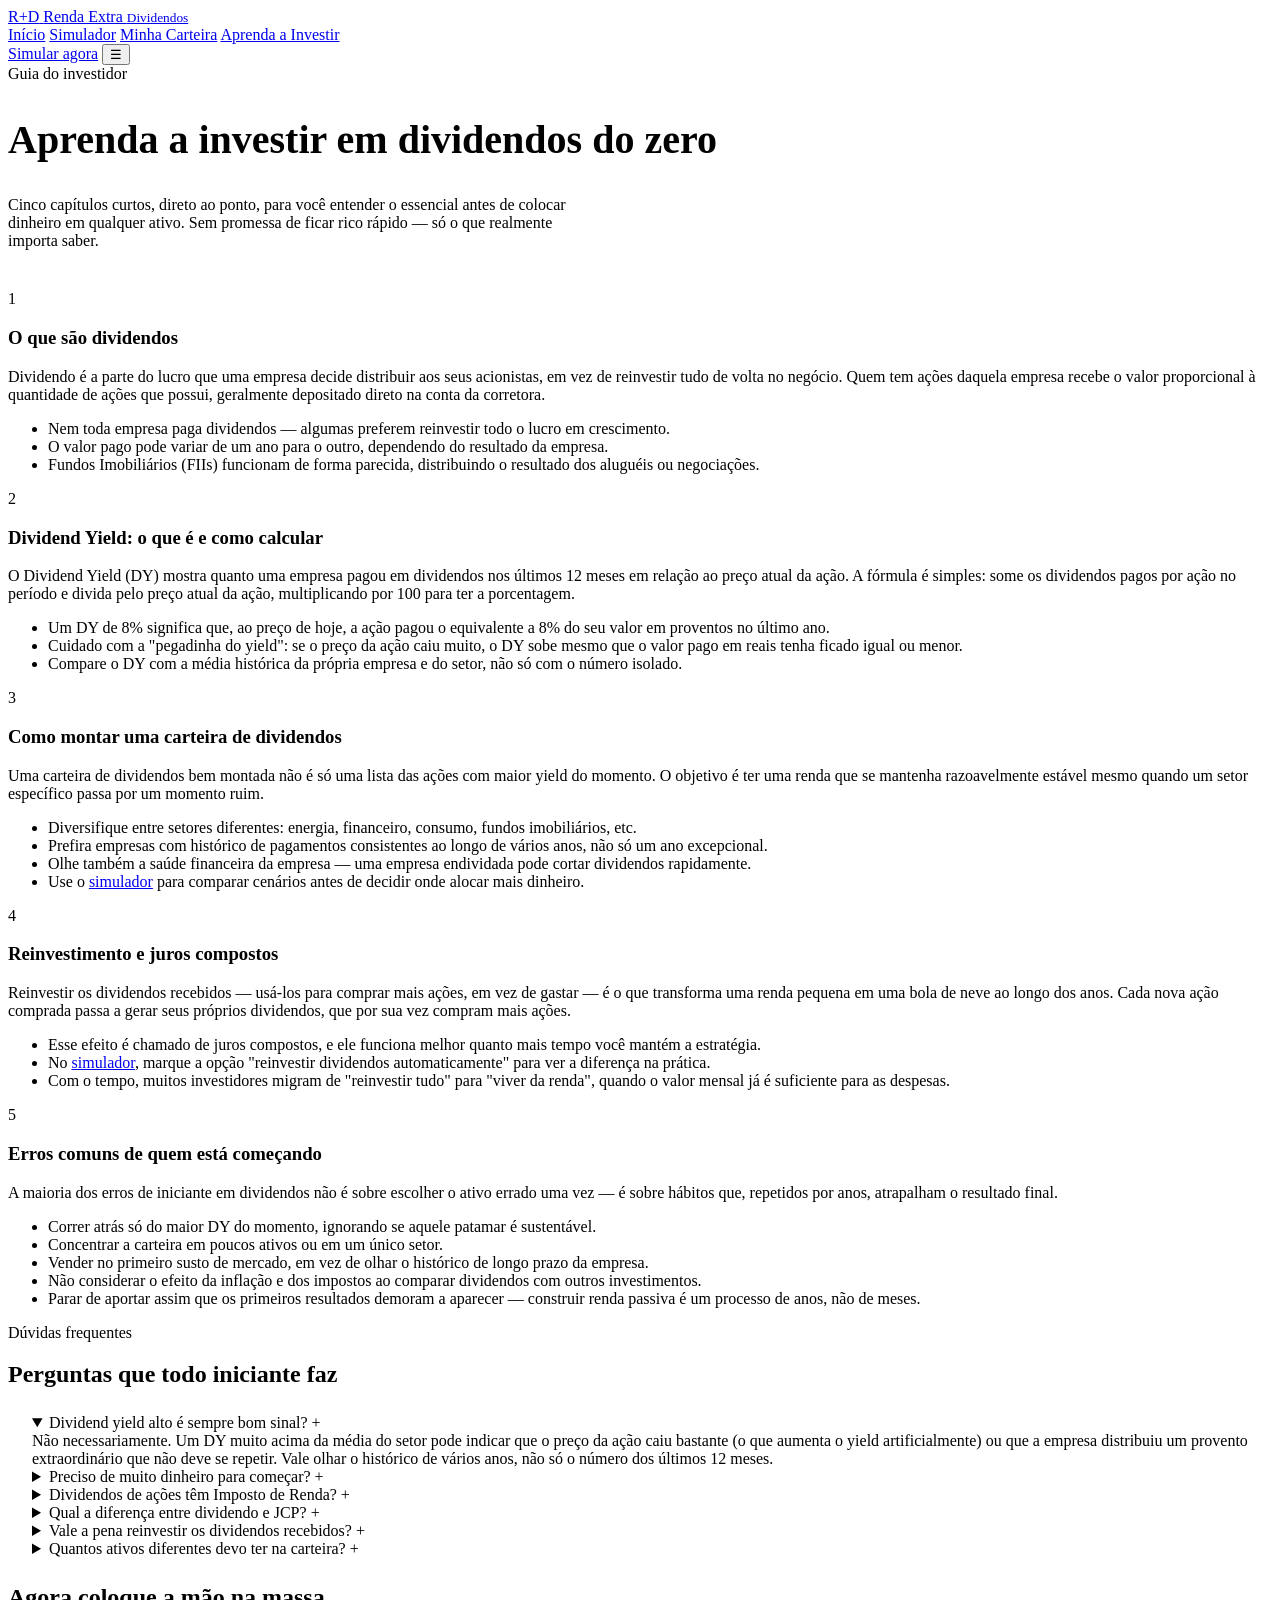
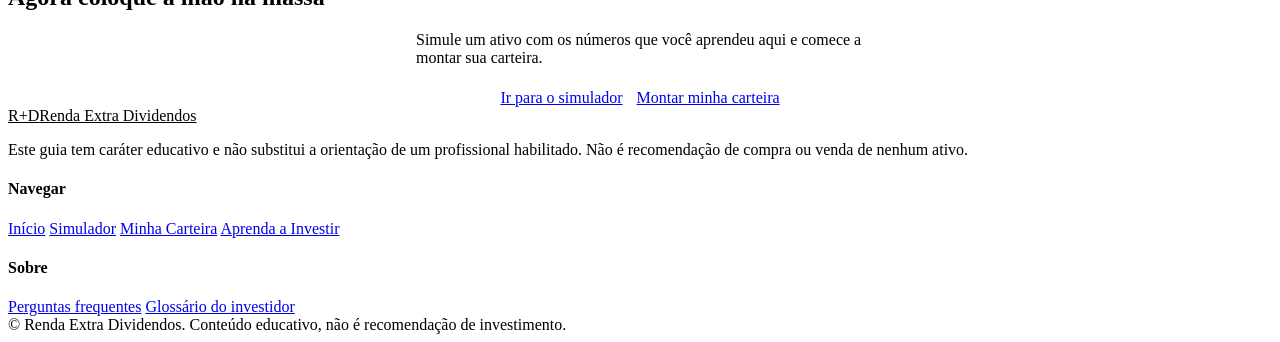
==== aprenda.html @ b57e3b6f "Add files via upload" ====
<!DOCTYPE html>
<html lang="pt-BR">
<head>
<meta charset="UTF-8">
<meta name="viewport" content="width=device-width, initial-scale=1">
<title>Aprenda a Investir em Dividendos — Guia Completo para Iniciantes</title>
<meta name="description" content="Guia direto ao ponto sobre como investir em dividendos: o que são, como calcular o dividend yield, como montar uma carteira e os erros mais comuns de quem está começando.">
<link rel="stylesheet" href="css/style.css">
<script type="application/ld+json">
{
  "@context": "https://schema.org",
  "@type": "FAQPage",
  "mainEntity": [
    {
      "@type": "Question",
      "name": "Dividend yield alto é sempre bom sinal?",
      "acceptedAnswer": { "@type": "Answer", "text": "Não necessariamente. Um DY muito acima da média do setor pode indicar que o preço da ação caiu bastante (o que aumenta o yield artificialmente) ou que a empresa distribuiu um provento extraordinário que não deve se repetir. Vale olhar o histórico de vários anos, não só o número dos últimos 12 meses." }
    },
    {
      "@type": "Question",
      "name": "Preciso de muito dinheiro para começar a investir em dividendos?",
      "acceptedAnswer": { "@type": "Answer", "text": "Não. Muitas ações e FIIs da B3 custam poucos reais por cota, e é possível comprar um único lote a partir de valores baixos. O que mais importa no início é a constância dos aportes, não o valor de cada um." }
    },
    {
      "@type": "Question",
      "name": "Dividendos de ações têm imposto de renda?",
      "acceptedAnswer": { "@type": "Answer", "text": "Hoje, dividendos pagos por ações são isentos de Imposto de Renda para pessoa física. Já os Juros sobre Capital Próprio (JCP) sofrem retenção na fonte. As regras podem mudar, então vale sempre confirmar a legislação vigente." }
    },
    {
      "@type": "Question",
      "name": "Qual a diferença entre dividendo e JCP?",
      "acceptedAnswer": { "@type": "Answer", "text": "Ambos são formas de a empresa distribuir lucro aos acionistas. O dividendo é isento de IR e sai do lucro líquido; o JCP é uma despesa dedutível para a empresa, mas chega ao investidor com 15% de imposto retido na fonte." }
    },
    {
      "@type": "Question",
      "name": "Vale a pena reinvestir os dividendos recebidos?",
      "acceptedAnswer": { "@type": "Answer", "text": "Para quem ainda está formando patrimônio, reinvestir costuma acelerar bastante o crescimento da carteira, graças aos juros compostos. Quem já vive de renda passiva, por outro lado, pode preferir usar os proventos para as despesas do dia a dia." }
    },
    {
      "@type": "Question",
      "name": "Quantos ativos diferentes devo ter na carteira?",
      "acceptedAnswer": { "@type": "Answer", "text": "Não existe número mágico, mas concentrar tudo em uma ou duas empresas aumenta muito o risco. Muitos investidores de dividendos buscam entre 10 e 20 ativos, espalhados por setores diferentes, para reduzir o impacto de um problema pontual em uma única empresa." }
    }
  ]
}
</script>
</head>
<body>

<div class="ticker-tape"><div class="track" id="tickerTrack"></div></div>

<header class="site">
  <div class="nav">
    <a href="index.html" class="brand">
      <span class="mark">R+D</span>
      <span>Renda Extra <small>Dividendos</small></span>
    </a>
    <nav class="links" id="navLinks">
      <a href="index.html">Início</a>
      <a href="simulador.html">Simulador</a>
      <a href="carteira.html">Minha Carteira</a>
      <a href="aprenda.html" class="active">Aprenda a Investir</a>
    </nav>
    <a href="simulador.html" class="nav-cta">Simular agora</a>
    <button class="burger" id="burger">☰</button>
  </div>
</header>

<section style="padding-bottom:24px">
  <div class="wrap">
    <div class="section-head">
      <div class="eyebrow">Guia do investidor</div>
      <h1 style="font-size:clamp(28px,3.6vw,40px)">Aprenda a investir em dividendos do zero</h1>
      <p style="color:var(--ink-soft); max-width:70ch">Cinco capítulos curtos, direto ao ponto, para você entender o essencial antes de colocar dinheiro em qualquer ativo. Sem promessa de ficar rico rápido — só o que realmente importa saber.</p>
    </div>
  </div>
</section>

<section style="padding-top:0">
  <div class="wrap panel">

    <div class="chapter">
      <div class="num">1</div>
      <div>
        <h3>O que são dividendos</h3>
        <p>Dividendo é a parte do lucro que uma empresa decide distribuir aos seus acionistas, em vez de reinvestir tudo de volta no negócio. Quem tem ações daquela empresa recebe o valor proporcional à quantidade de ações que possui, geralmente depositado direto na conta da corretora.</p>
        <ul>
          <li>Nem toda empresa paga dividendos — algumas preferem reinvestir todo o lucro em crescimento.</li>
          <li>O valor pago pode variar de um ano para o outro, dependendo do resultado da empresa.</li>
          <li>Fundos Imobiliários (FIIs) funcionam de forma parecida, distribuindo o resultado dos aluguéis ou negociações.</li>
        </ul>
      </div>
    </div>

    <div class="chapter">
      <div class="num">2</div>
      <div>
        <h3>Dividend Yield: o que é e como calcular</h3>
        <p>O Dividend Yield (DY) mostra quanto uma empresa pagou em dividendos nos últimos 12 meses em relação ao preço atual da ação. A fórmula é simples: some os dividendos pagos por ação no período e divida pelo preço atual da ação, multiplicando por 100 para ter a porcentagem.</p>
        <ul>
          <li>Um DY de 8% significa que, ao preço de hoje, a ação pagou o equivalente a 8% do seu valor em proventos no último ano.</li>
          <li>Cuidado com a "pegadinha do yield": se o preço da ação caiu muito, o DY sobe mesmo que o valor pago em reais tenha ficado igual ou menor.</li>
          <li>Compare o DY com a média histórica da própria empresa e do setor, não só com o número isolado.</li>
        </ul>
      </div>
    </div>

    <div class="chapter">
      <div class="num">3</div>
      <div>
        <h3>Como montar uma carteira de dividendos</h3>
        <p>Uma carteira de dividendos bem montada não é só uma lista das ações com maior yield do momento. O objetivo é ter uma renda que se mantenha razoavelmente estável mesmo quando um setor específico passa por um momento ruim.</p>
        <ul>
          <li>Diversifique entre setores diferentes: energia, financeiro, consumo, fundos imobiliários, etc.</li>
          <li>Prefira empresas com histórico de pagamentos consistentes ao longo de vários anos, não só um ano excepcional.</li>
          <li>Olhe também a saúde financeira da empresa — uma empresa endividada pode cortar dividendos rapidamente.</li>
          <li>Use o <a href="simulador.html">simulador</a> para comparar cenários antes de decidir onde alocar mais dinheiro.</li>
        </ul>
      </div>
    </div>

    <div class="chapter">
      <div class="num">4</div>
      <div>
        <h3>Reinvestimento e juros compostos</h3>
        <p>Reinvestir os dividendos recebidos — usá-los para comprar mais ações, em vez de gastar — é o que transforma uma renda pequena em uma bola de neve ao longo dos anos. Cada nova ação comprada passa a gerar seus próprios dividendos, que por sua vez compram mais ações.</p>
        <ul>
          <li>Esse efeito é chamado de juros compostos, e ele funciona melhor quanto mais tempo você mantém a estratégia.</li>
          <li>No <a href="simulador.html">simulador</a>, marque a opção "reinvestir dividendos automaticamente" para ver a diferença na prática.</li>
          <li>Com o tempo, muitos investidores migram de "reinvestir tudo" para "viver da renda", quando o valor mensal já é suficiente para as despesas.</li>
        </ul>
      </div>
    </div>

    <div class="chapter">
      <div class="num">5</div>
      <div>
        <h3>Erros comuns de quem está começando</h3>
        <p>A maioria dos erros de iniciante em dividendos não é sobre escolher o ativo errado uma vez — é sobre hábitos que, repetidos por anos, atrapalham o resultado final.</p>
        <ul>
          <li>Correr atrás só do maior DY do momento, ignorando se aquele patamar é sustentável.</li>
          <li>Concentrar a carteira em poucos ativos ou em um único setor.</li>
          <li>Vender no primeiro susto de mercado, em vez de olhar o histórico de longo prazo da empresa.</li>
          <li>Não considerar o efeito da inflação e dos impostos ao comparar dividendos com outros investimentos.</li>
          <li>Parar de aportar assim que os primeiros resultados demoram a aparecer — construir renda passiva é um processo de anos, não de meses.</li>
        </ul>
      </div>
    </div>

  </div>
</section>

<section class="alt" id="faq">
  <div class="wrap">
    <div class="section-head">
      <div class="eyebrow">Dúvidas frequentes</div>
      <h2>Perguntas que todo iniciante faz</h2>
    </div>
    <div class="panel" style="padding:6px 24px;">
      <details class="accordion-item" open>
        <summary class="q">Dividend yield alto é sempre bom sinal? <span class="plus">+</span></summary>
        <div class="a">Não necessariamente. Um DY muito acima da média do setor pode indicar que o preço da ação caiu bastante (o que aumenta o yield artificialmente) ou que a empresa distribuiu um provento extraordinário que não deve se repetir. Vale olhar o histórico de vários anos, não só o número dos últimos 12 meses.</div>
      </details>
      <details class="accordion-item">
        <summary class="q">Preciso de muito dinheiro para começar? <span class="plus">+</span></summary>
        <div class="a">Não. Muitas ações e FIIs da B3 custam poucos reais por cota, e dá para comprar um único lote com valores baixos. No começo, a constância dos aportes importa mais do que o tamanho de cada um.</div>
      </details>
      <details class="accordion-item">
        <summary class="q">Dividendos de ações têm Imposto de Renda? <span class="plus">+</span></summary>
        <div class="a">Hoje, dividendos pagos por ações são isentos de Imposto de Renda para pessoa física. Já os Juros sobre Capital Próprio (JCP) têm retenção na fonte. As regras podem mudar — sempre confirme a legislação vigente antes de decidir.</div>
      </details>
      <details class="accordion-item">
        <summary class="q">Qual a diferença entre dividendo e JCP? <span class="plus">+</span></summary>
        <div class="a">Os dois distribuem lucro aos acionistas. O dividendo é isento de IR e sai do lucro líquido; o JCP é dedutível para a empresa, mas chega ao investidor com 15% de imposto retido na fonte.</div>
      </details>
      <details class="accordion-item">
        <summary class="q">Vale a pena reinvestir os dividendos recebidos? <span class="plus">+</span></summary>
        <div class="a">Para quem está formando patrimônio, reinvestir costuma acelerar o crescimento da carteira graças aos juros compostos. Quem já vive de renda passiva pode preferir usar os proventos para as despesas do dia a dia.</div>
      </details>
      <details class="accordion-item">
        <summary class="q">Quantos ativos diferentes devo ter na carteira? <span class="plus">+</span></summary>
        <div class="a">Não existe número mágico, mas concentrar tudo em uma ou duas empresas aumenta bastante o risco. Muitos investidores buscam entre 10 e 20 ativos, espalhados por setores diferentes.</div>
      </details>
    </div>
  </div>
</section>

<section class="center">
  <div class="wrap">
    <h2>Agora coloque a mão na massa</h2>
    <p style="max-width:56ch; margin:0 auto 22px; color:var(--ink-soft)">Simule um ativo com os números que você aprendeu aqui e comece a montar sua carteira.</p>
    <div style="display:flex; gap:14px; justify-content:center; flex-wrap:wrap;">
      <a href="simulador.html" class="btn btn-primary">Ir para o simulador</a>
      <a href="carteira.html" class="btn btn-gold">Montar minha carteira</a>
    </div>
  </div>
</section>

<footer class="site">
  <div class="wrap">
    <div>
      <a href="index.html" class="brand" style="color:var(--paper); margin-bottom:12px;">
        <span class="mark">R+D</span><span>Renda Extra Dividendos</span>
      </a>
      <p class="disclaimer">Este guia tem caráter educativo e não substitui a orientação de um profissional habilitado. Não é recomendação de compra ou venda de nenhum ativo.</p>
    </div>
    <div>
      <h4>Navegar</h4>
      <a href="index.html">Início</a>
      <a href="simulador.html">Simulador</a>
      <a href="carteira.html">Minha Carteira</a>
      <a href="aprenda.html">Aprenda a Investir</a>
    </div>
    <div>
      <h4>Sobre</h4>
      <a href="aprenda.html#faq">Perguntas frequentes</a>
      <a href="aprenda.html">Glossário do investidor</a>
    </div>
  </div>
  <div class="wrap bottom"><span>© <span id="anoAtual"></span> Renda Extra Dividendos. Conteúdo educativo, não é recomendação de investimento.</span></div>
</footer>

<script src="js/dados.js"></script>
<script src="js/main.js"></script>
</body>
</html>
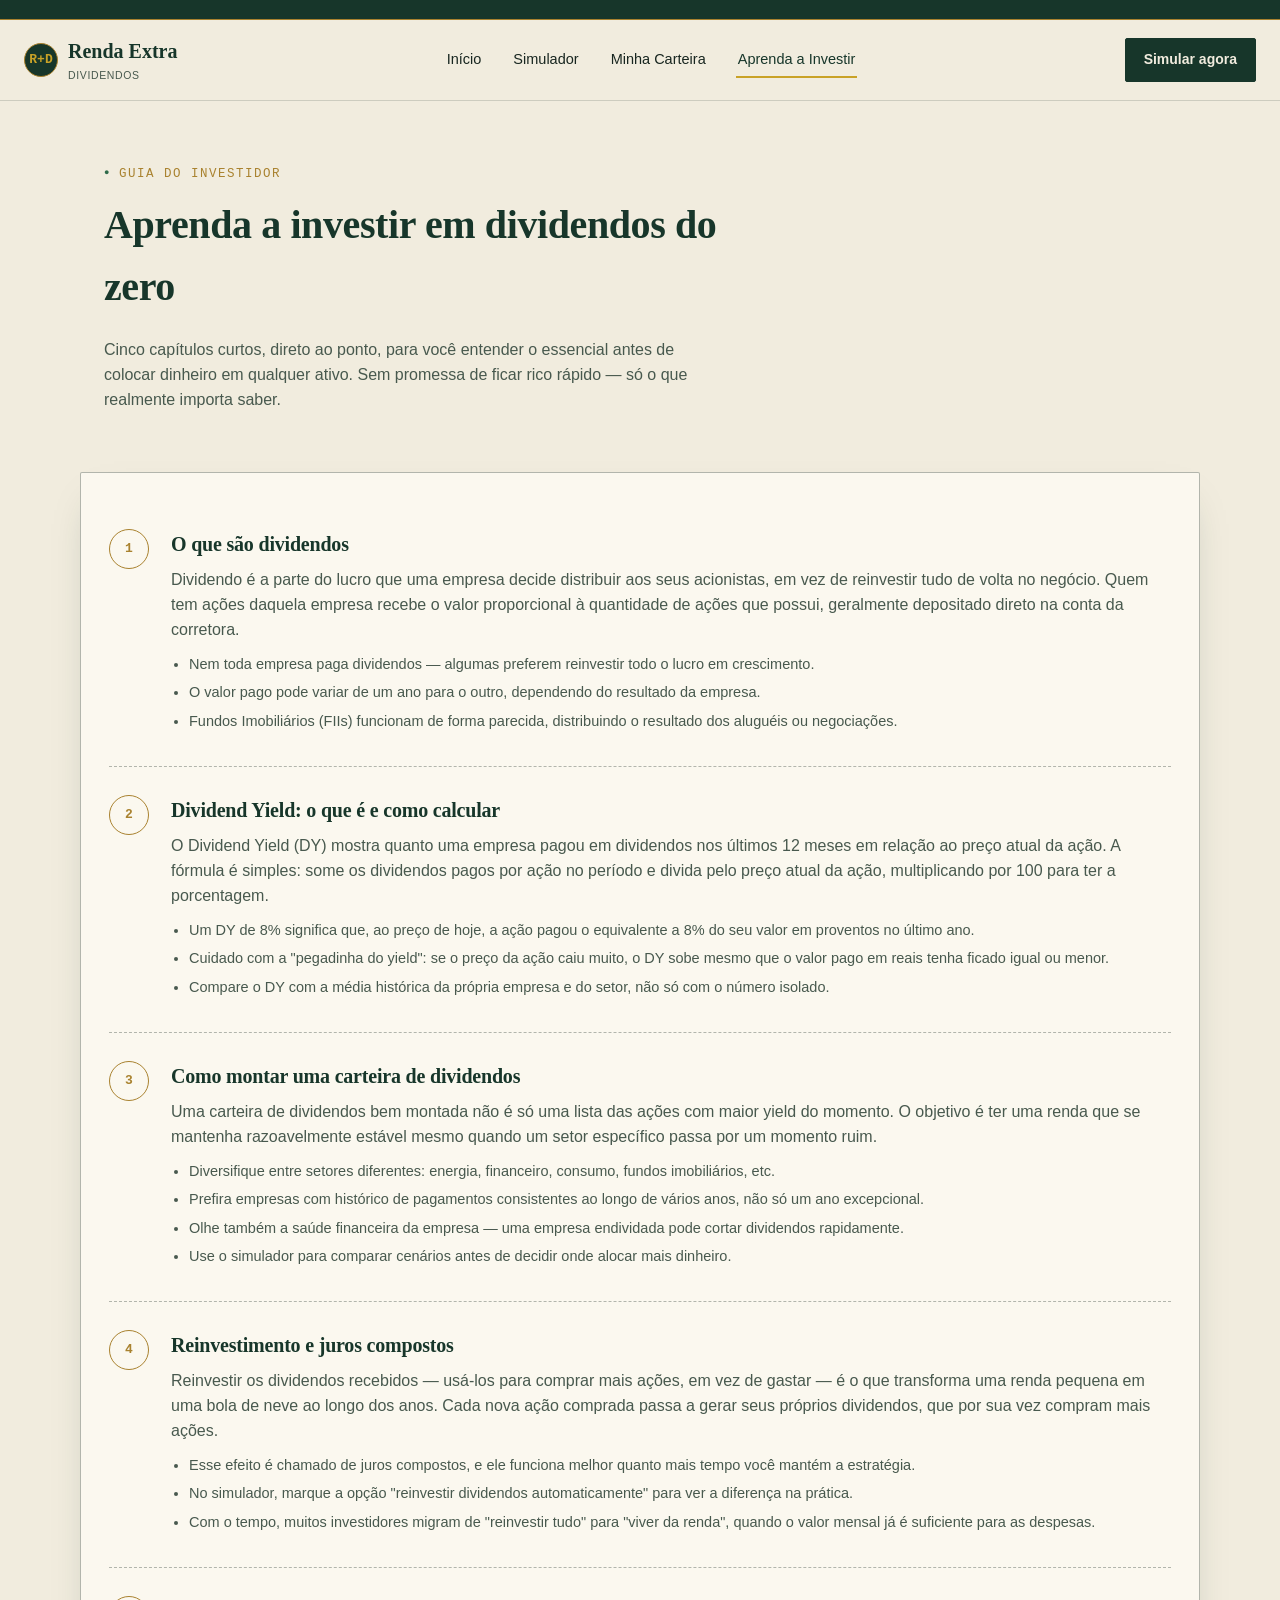
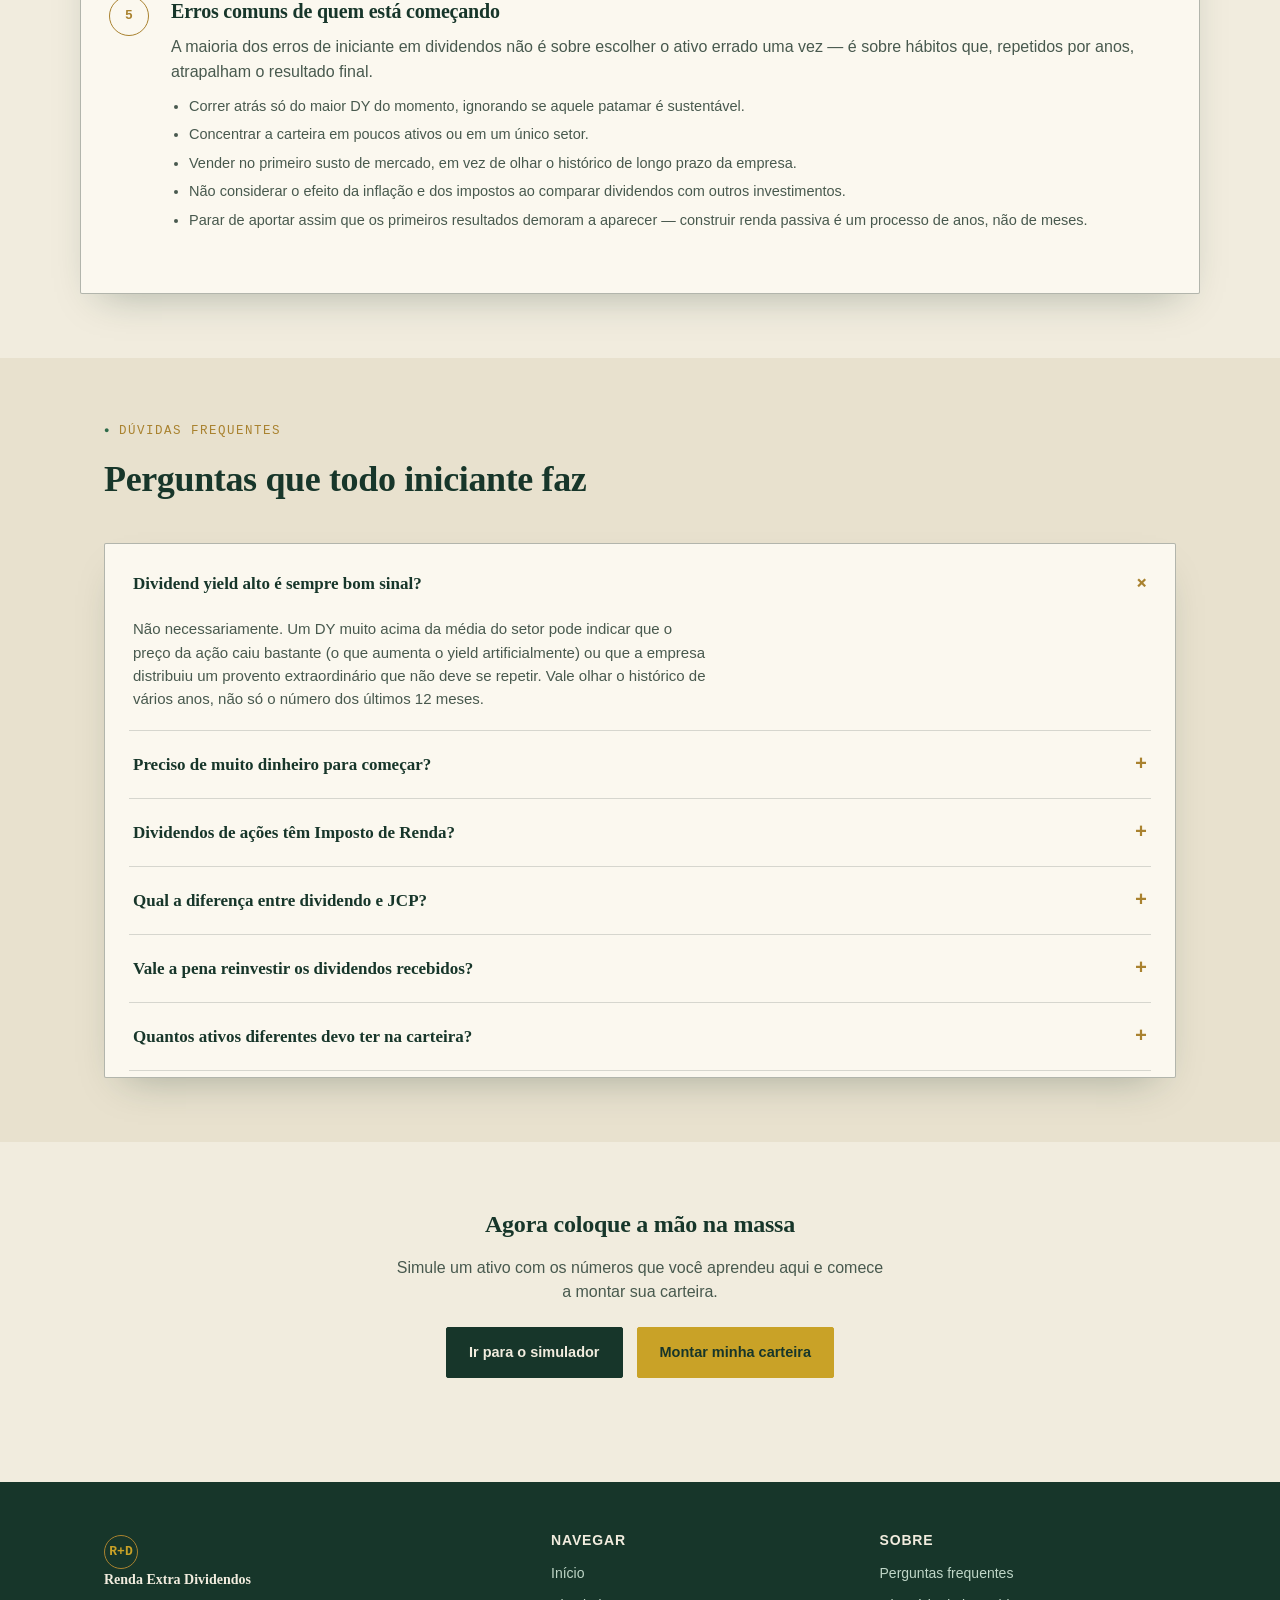
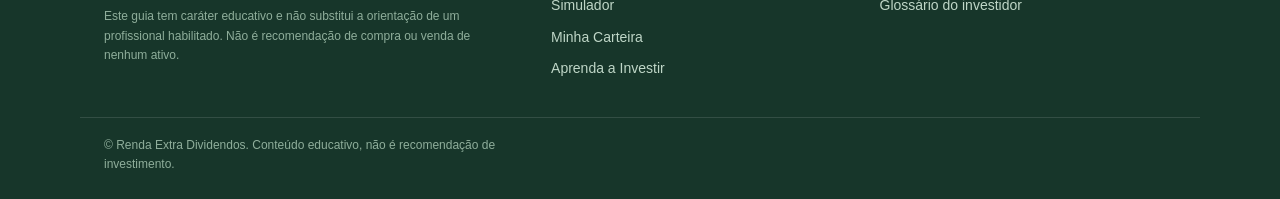
==== commit 9ceb2abe: "Add files via upload" ====
--- a/aprenda.html
+++ b/aprenda.html
@@ -5,7 +5,7 @@
 <meta name="viewport" content="width=device-width, initial-scale=1">
 <title>Aprenda a Investir em Dividendos — Guia Completo para Iniciantes</title>
 <meta name="description" content="Guia direto ao ponto sobre como investir em dividendos: o que são, como calcular o dividend yield, como montar uma carteira e os erros mais comuns de quem está começando.">
-<link rel="stylesheet" href="css/style.css">
+<link rel="stylesheet" href="style.css">
 <script type="application/ld+json">
 {
   "@context": "https://schema.org",
--- a/style.css
+++ b/style.css
@@ -0,0 +1,371 @@
+/* =========================================================
+   Renda Extra Dividendos — sistema de design "extrato"
+   Paleta: papel de extrato + verde-cofre + dourado de moeda
+   ========================================================= */
+
+@import url('https://fonts.googleapis.com/css2?family=Fraunces:opsz,wght@9..144,400;9..144,500;9..144,600;9..144,700&family=IBM+Plex+Sans:wght@400;500;600;700&family=IBM+Plex+Mono:wght@400;500;600;700&display=swap');
+
+:root{
+  --paper: #F1ECDE;
+  --paper-dim: #E8E1CE;
+  --ink: #182620;
+  --ink-soft: #48594E;
+  --green-deep: #17362A;
+  --green: #1F4D36;
+  --green-light: #2F6B4A;
+  --green-mist: #E3ECE4;
+  --gold: #A9822F;
+  --gold-bright: #C9A227;
+  --brick: #8B3A3A;
+  --line: rgba(24,38,32,0.16);
+  --line-strong: rgba(24,38,32,0.32);
+  --shadow: 0 18px 40px -20px rgba(23,54,42,0.35);
+
+  --font-display: 'Fraunces', serif;
+  --font-body: 'IBM Plex Sans', sans-serif;
+  --font-mono: 'IBM Plex Mono', monospace;
+
+  --radius: 2px;
+  --container: 1120px;
+}
+
+*{ box-sizing:border-box; }
+html{ scroll-behavior:smooth; }
+body{
+  margin:0;
+  background:var(--paper);
+  color:var(--ink);
+  font-family:var(--font-body);
+  font-size:16px;
+  line-height:1.55;
+  -webkit-font-smoothing:antialiased;
+}
+img{ max-width:100%; display:block; }
+a{ color:inherit; text-decoration:none; }
+h1,h2,h3,h4{
+  font-family:var(--font-display);
+  font-weight:600;
+  color:var(--green-deep);
+  margin:0 0 .5em;
+  letter-spacing:-0.01em;
+}
+p{ margin:0 0 1em; }
+ul{ margin:0; padding:0; }
+button{ font-family:inherit; }
+
+.wrap{ max-width:var(--container); margin:0 auto; padding:0 24px; }
+
+::selection{ background:var(--gold-bright); color:var(--green-deep); }
+
+:focus-visible{
+  outline:2px solid var(--gold-bright);
+  outline-offset:3px;
+}
+
+/* ---------- perfuração / linha tracejada ---------- */
+.tear{
+  position:relative;
+  border-top:1.5px dashed var(--line-strong);
+  height:0;
+  margin:0;
+}
+.tear::before,.tear::after{
+  content:"";
+  position:absolute; top:-7px;
+  width:14px; height:14px; border-radius:50%;
+  background:var(--paper-dim);
+  box-shadow:inset 0 0 0 1.5px var(--line-strong);
+}
+.tear::before{ left:-7px; }
+.tear::after{ right:-7px; }
+
+/* ---------- topo: fita de cotações ---------- */
+.ticker-tape{
+  background:var(--green-deep);
+  color:var(--paper);
+  overflow:hidden;
+  white-space:nowrap;
+  font-family:var(--font-mono);
+  font-size:12.5px;
+  letter-spacing:.03em;
+  border-bottom:1px solid var(--gold);
+}
+.ticker-tape .track{
+  display:inline-block;
+  padding-left:100%;
+  animation:tape 38s linear infinite;
+}
+.ticker-tape span{ padding:7px 22px; display:inline-block; }
+.ticker-tape .up{ color:#8FD6A8; }
+.ticker-tape .down{ color:#E3A3A3; }
+@keyframes tape{ from{ transform:translateX(0);} to{ transform:translateX(-100%);} }
+@media (prefers-reduced-motion:reduce){ .ticker-tape .track{ animation:none; } }
+
+/* ---------- navegação ---------- */
+header.site{
+  background:var(--paper);
+  border-bottom:1px solid var(--line);
+  position:sticky; top:0; z-index:50;
+}
+.nav{
+  display:flex; align-items:center; justify-content:space-between;
+  padding:16px 24px;
+}
+.brand{
+  display:flex; align-items:center; gap:10px;
+  font-family:var(--font-display); font-weight:700; font-size:20px;
+  color:var(--green-deep);
+}
+.brand .mark{
+  width:34px; height:34px; border-radius:50%;
+  background:var(--green-deep);
+  color:var(--gold-bright);
+  display:flex; align-items:center; justify-content:center;
+  font-family:var(--font-mono); font-size:13px; font-weight:700;
+  border:1.5px solid var(--gold);
+}
+.brand small{
+  display:block; font-family:var(--font-body); font-weight:500;
+  font-size:10.5px; letter-spacing:.06em; text-transform:uppercase;
+  color:var(--ink-soft);
+}
+nav.links{ display:flex; gap:28px; }
+nav.links a{
+  font-size:14.5px; font-weight:500; color:var(--ink);
+  padding:6px 2px; border-bottom:2px solid transparent;
+}
+nav.links a:hover, nav.links a.active{ border-color:var(--gold-bright); color:var(--green-deep); }
+.nav-cta{
+  background:var(--green-deep); color:var(--paper);
+  padding:10px 18px; border-radius:var(--radius);
+  font-size:14px; font-weight:600;
+  border:1px solid var(--green-deep);
+}
+.nav-cta:hover{ background:var(--green); }
+.burger{ display:none; }
+
+@media (max-width:860px){
+  nav.links{ display:none; }
+  .burger{ display:block; background:none; border:1px solid var(--line-strong); padding:8px 12px; border-radius:var(--radius); }
+}
+
+/* ---------- botões ---------- */
+.btn{
+  display:inline-flex; align-items:center; gap:8px;
+  padding:13px 22px; border-radius:var(--radius);
+  font-weight:600; font-size:14.5px; cursor:pointer;
+  border:1px solid var(--green-deep);
+  transition:transform .15s ease;
+}
+.btn:active{ transform:translateY(1px); }
+.btn-primary{ background:var(--green-deep); color:var(--paper); }
+.btn-primary:hover{ background:var(--green); }
+.btn-gold{ background:var(--gold-bright); color:var(--green-deep); border-color:var(--gold-bright); }
+.btn-gold:hover{ background:var(--gold); }
+.btn-ghost{ background:transparent; color:var(--green-deep); }
+.btn-ghost:hover{ background:var(--green-mist); }
+.btn-danger{ border-color:var(--brick); color:var(--brick); background:transparent; }
+.btn-danger:hover{ background:rgba(139,58,58,.08); }
+.btn-block{ width:100%; justify-content:center; }
+.btn-sm{ padding:8px 14px; font-size:13px; }
+
+/* ---------- hero: comprovante ---------- */
+.hero{
+  padding:64px 0 40px;
+  position:relative;
+}
+.hero .wrap{ display:grid; grid-template-columns:1.05fr .95fr; gap:56px; align-items:center; }
+.eyebrow{
+  font-family:var(--font-mono); font-size:12.5px; letter-spacing:.12em;
+  text-transform:uppercase; color:var(--gold);
+  display:flex; align-items:center; gap:8px; margin-bottom:14px;
+}
+.eyebrow::before{ content:"●"; color:var(--green-light); font-size:9px; }
+.hero h1{
+  font-size:clamp(34px,4.4vw,52px); line-height:1.05;
+}
+.hero h1 em{ font-style:normal; color:var(--gold); }
+.hero .lead{ font-size:17.5px; color:var(--ink-soft); max-width:46ch; }
+.hero .actions{ display:flex; gap:14px; margin-top:26px; flex-wrap:wrap; }
+.hero .fine{ margin-top:18px; font-size:12.5px; color:var(--ink-soft); }
+
+/* comprovante (signature element) */
+.receipt{
+  background:#FBF8EF;
+  border:1px solid var(--line-strong);
+  border-radius:var(--radius);
+  box-shadow:var(--shadow);
+  padding:26px 24px 20px;
+  font-family:var(--font-mono);
+  position:relative;
+  transform:rotate(1.2deg);
+}
+.receipt::after{
+  content:"";
+  position:absolute; left:0; right:0; bottom:-9px; height:18px;
+  background:
+    radial-gradient(circle at 9px 0, transparent 9px, #FBF8EF 9.5px) 0 -9px/18px 18px repeat-x;
+}
+.receipt .r-head{
+  display:flex; justify-content:space-between; align-items:baseline;
+  border-bottom:1.5px dashed var(--line-strong); padding-bottom:12px; margin-bottom:12px;
+}
+.receipt .r-head b{ font-family:var(--font-display); font-size:16px; color:var(--green-deep); }
+.receipt .r-head span{ font-size:11px; color:var(--ink-soft); }
+.r-row{ display:flex; justify-content:space-between; font-size:13.5px; padding:6px 0; color:var(--ink-soft); }
+.r-row b{ color:var(--ink); font-weight:600; }
+.r-total{
+  margin-top:10px; padding-top:12px; border-top:1.5px dashed var(--line-strong);
+  display:flex; justify-content:space-between; align-items:baseline;
+}
+.r-total span{ font-size:12.5px; text-transform:uppercase; letter-spacing:.06em; color:var(--ink-soft); }
+.r-total b{ font-size:26px; font-family:var(--font-display); color:var(--green-deep); font-weight:700; }
+.r-stamp{
+  position:absolute; top:20px; right:-10px;
+  border:2px solid var(--brick); color:var(--brick);
+  font-size:10.5px; letter-spacing:.08em; text-transform:uppercase;
+  padding:4px 8px; border-radius:3px; transform:rotate(8deg);
+  font-family:var(--font-mono); font-weight:700; background:rgba(139,58,58,.04);
+}
+
+@media (max-width:900px){
+  .hero .wrap{ grid-template-columns:1fr; }
+  .receipt{ transform:none; max-width:420px; }
+}
+
+/* ---------- seções gerais ---------- */
+section{ padding:64px 0; }
+.section-head{ max-width:640px; margin-bottom:36px; }
+.section-head .eyebrow{ margin-bottom:10px; }
+.section-head h2{ font-size:clamp(26px,3.2vw,36px); }
+.section-head p{ color:var(--ink-soft); font-size:16px; }
+.alt{ background:var(--paper-dim); }
+
+/* cartões estilo "linha de extrato" */
+.grid{ display:grid; gap:20px; }
+.grid-3{ grid-template-columns:repeat(3,1fr); }
+.grid-4{ grid-template-columns:repeat(4,1fr); }
+.grid-2{ grid-template-columns:repeat(2,1fr); }
+@media (max-width:860px){ .grid-3,.grid-4,.grid-2{ grid-template-columns:1fr; } }
+
+.card{
+  background:#FBF8EF;
+  border:1px solid var(--line);
+  border-radius:var(--radius);
+  padding:24px;
+}
+.card .icon{
+  width:38px; height:38px; border-radius:50%;
+  background:var(--green-mist); color:var(--green-deep);
+  display:flex; align-items:center; justify-content:center;
+  font-family:var(--font-mono); font-weight:700; margin-bottom:14px;
+  border:1px solid var(--line-strong);
+}
+.card h3{ font-size:18px; margin-bottom:8px; }
+.card p{ color:var(--ink-soft); font-size:14.5px; margin-bottom:0; }
+
+.stat-card{
+  background:var(--green-deep); color:var(--paper);
+  border-radius:var(--radius); padding:22px 22px 18px;
+}
+.stat-card .k{ font-family:var(--font-mono); font-size:11.5px; letter-spacing:.08em; text-transform:uppercase; color:#BFD6C7; }
+.stat-card .v{ font-family:var(--font-display); font-size:28px; font-weight:600; margin-top:6px; }
+.stat-card.gold{ background:var(--gold-bright); color:var(--green-deep); }
+.stat-card.gold .k{ color:#5C481B; }
+.stat-card.paper{ background:#FBF8EF; color:var(--ink); border:1px solid var(--line-strong); }
+.stat-card.paper .k{ color:var(--ink-soft); }
+.stat-card.paper .v{ color:var(--green-deep); }
+
+/* ---------- formulários ---------- */
+.field{ margin-bottom:16px; }
+.field label{ display:block; font-size:13px; font-weight:600; margin-bottom:6px; color:var(--green-deep); }
+.field .hint{ font-size:12px; color:var(--ink-soft); margin-top:4px; }
+.field input, .field select{
+  width:100%; padding:11px 12px; border:1px solid var(--line-strong);
+  border-radius:var(--radius); background:#FBF8EF; font-family:var(--font-mono);
+  font-size:14.5px; color:var(--ink);
+}
+.field input:focus, .field select:focus{ border-color:var(--gold-bright); outline:none; box-shadow:0 0 0 3px rgba(201,162,39,.18); }
+.field-row{ display:grid; grid-template-columns:repeat(2,1fr); gap:16px; }
+@media (max-width:640px){ .field-row{ grid-template-columns:1fr; } }
+
+.panel{
+  background:#FBF8EF; border:1px solid var(--line-strong); border-radius:var(--radius);
+  padding:28px; box-shadow:var(--shadow);
+}
+
+/* ---------- tabela estilo extrato ---------- */
+table.ledger{ width:100%; border-collapse:collapse; font-family:var(--font-mono); font-size:13.5px; }
+table.ledger th{
+  text-align:left; font-family:var(--font-body); font-weight:600; font-size:12px;
+  text-transform:uppercase; letter-spacing:.05em; color:var(--ink-soft);
+  border-bottom:1.5px solid var(--line-strong); padding:10px 10px;
+}
+table.ledger td{ padding:12px 10px; border-bottom:1px dashed var(--line); }
+table.ledger tr:last-child td{ border-bottom:none; }
+table.ledger .num{ text-align:right; }
+.tag-up{ color:var(--green); font-weight:600; }
+.tag-down{ color:var(--brick); font-weight:600; }
+
+/* ---------- ticker chips (sugestões) ---------- */
+.chip{
+  display:inline-flex; align-items:center; gap:6px;
+  border:1px solid var(--line-strong); border-radius:20px;
+  padding:7px 13px; font-family:var(--font-mono); font-size:12.5px;
+  cursor:pointer; background:#FBF8EF; margin:4px 6px 4px 0;
+}
+.chip:hover{ border-color:var(--gold-bright); background:var(--green-mist); }
+.chip small{ color:var(--ink-soft); }
+
+/* ---------- accordion (aprenda) ---------- */
+.accordion-item{ border-bottom:1px solid var(--line); }
+.accordion-item summary.q{
+  width:100%; text-align:left; background:none; border:none; list-style:none;
+  padding:18px 4px; font-family:var(--font-display); font-size:17px; font-weight:600;
+  color:var(--green-deep); cursor:pointer; display:flex; justify-content:space-between; align-items:center; gap:16px;
+}
+.accordion-item summary.q::-webkit-details-marker{ display:none; }
+.accordion-item .plus{ font-family:var(--font-mono); color:var(--gold); font-size:20px; transition:transform .2s; flex:none; }
+.accordion-item[open] .plus{ transform:rotate(45deg); }
+.accordion-item .a{ padding:0 4px 20px; color:var(--ink-soft); font-size:15px; max-width:70ch; }
+
+/* capítulos numerados (fazem sentido: são passos em sequência) */
+.chapter{ display:flex; gap:22px; padding:28px 0; border-bottom:1px dashed var(--line-strong); }
+.chapter:last-child{ border-bottom:none; }
+.chapter .num{
+  font-family:var(--font-mono); font-size:13px; color:var(--gold);
+  border:1px solid var(--gold); border-radius:50%; width:40px; height:40px;
+  display:flex; align-items:center; justify-content:center; flex:none; font-weight:700;
+}
+.chapter h3{ font-size:20px; margin-bottom:8px; }
+.chapter p{ color:var(--ink-soft); margin-bottom:10px; }
+.chapter ul{ color:var(--ink-soft); font-size:14.5px; padding-left:18px; }
+.chapter li{ margin-bottom:6px; }
+
+/* ---------- rodapé ---------- */
+footer.site{
+  background:var(--green-deep); color:#CFE0D5;
+  padding:48px 0 26px; margin-top:40px;
+}
+footer.site .wrap{ display:grid; grid-template-columns:1.4fr 1fr 1fr; gap:32px; }
+footer.site h4{ color:var(--paper); font-size:14px; text-transform:uppercase; letter-spacing:.06em; font-family:var(--font-body); }
+footer.site a{ display:block; font-size:14px; color:#BFD6C7; padding:5px 0; }
+footer.site a:hover{ color:var(--gold-bright); }
+footer .disclaimer{ font-size:12px; color:#8FAE9B; line-height:1.6; max-width:60ch; }
+footer .bottom{ border-top:1px solid rgba(255,255,255,.12); margin-top:32px; padding-top:18px; font-size:12px; color:#8FAE9B; display:flex; justify-content:space-between; flex-wrap:wrap; gap:10px; }
+@media (max-width:760px){ footer.site .wrap{ grid-template-columns:1fr; } }
+
+/* ---------- utilidades ---------- */
+.center{ text-align:center; }
+.mt-0{ margin-top:0; }
+.small{ font-size:13px; color:var(--ink-soft); }
+.empty{
+  border:1.5px dashed var(--line-strong); border-radius:var(--radius);
+  padding:44px 24px; text-align:center; color:var(--ink-soft);
+}
+.empty h3{ color:var(--green-deep); margin-bottom:6px; }
+.badge{
+  display:inline-block; font-family:var(--font-mono); font-size:11px;
+  padding:3px 9px; border-radius:20px; background:var(--green-mist); color:var(--green-deep);
+  border:1px solid var(--line-strong);
+}
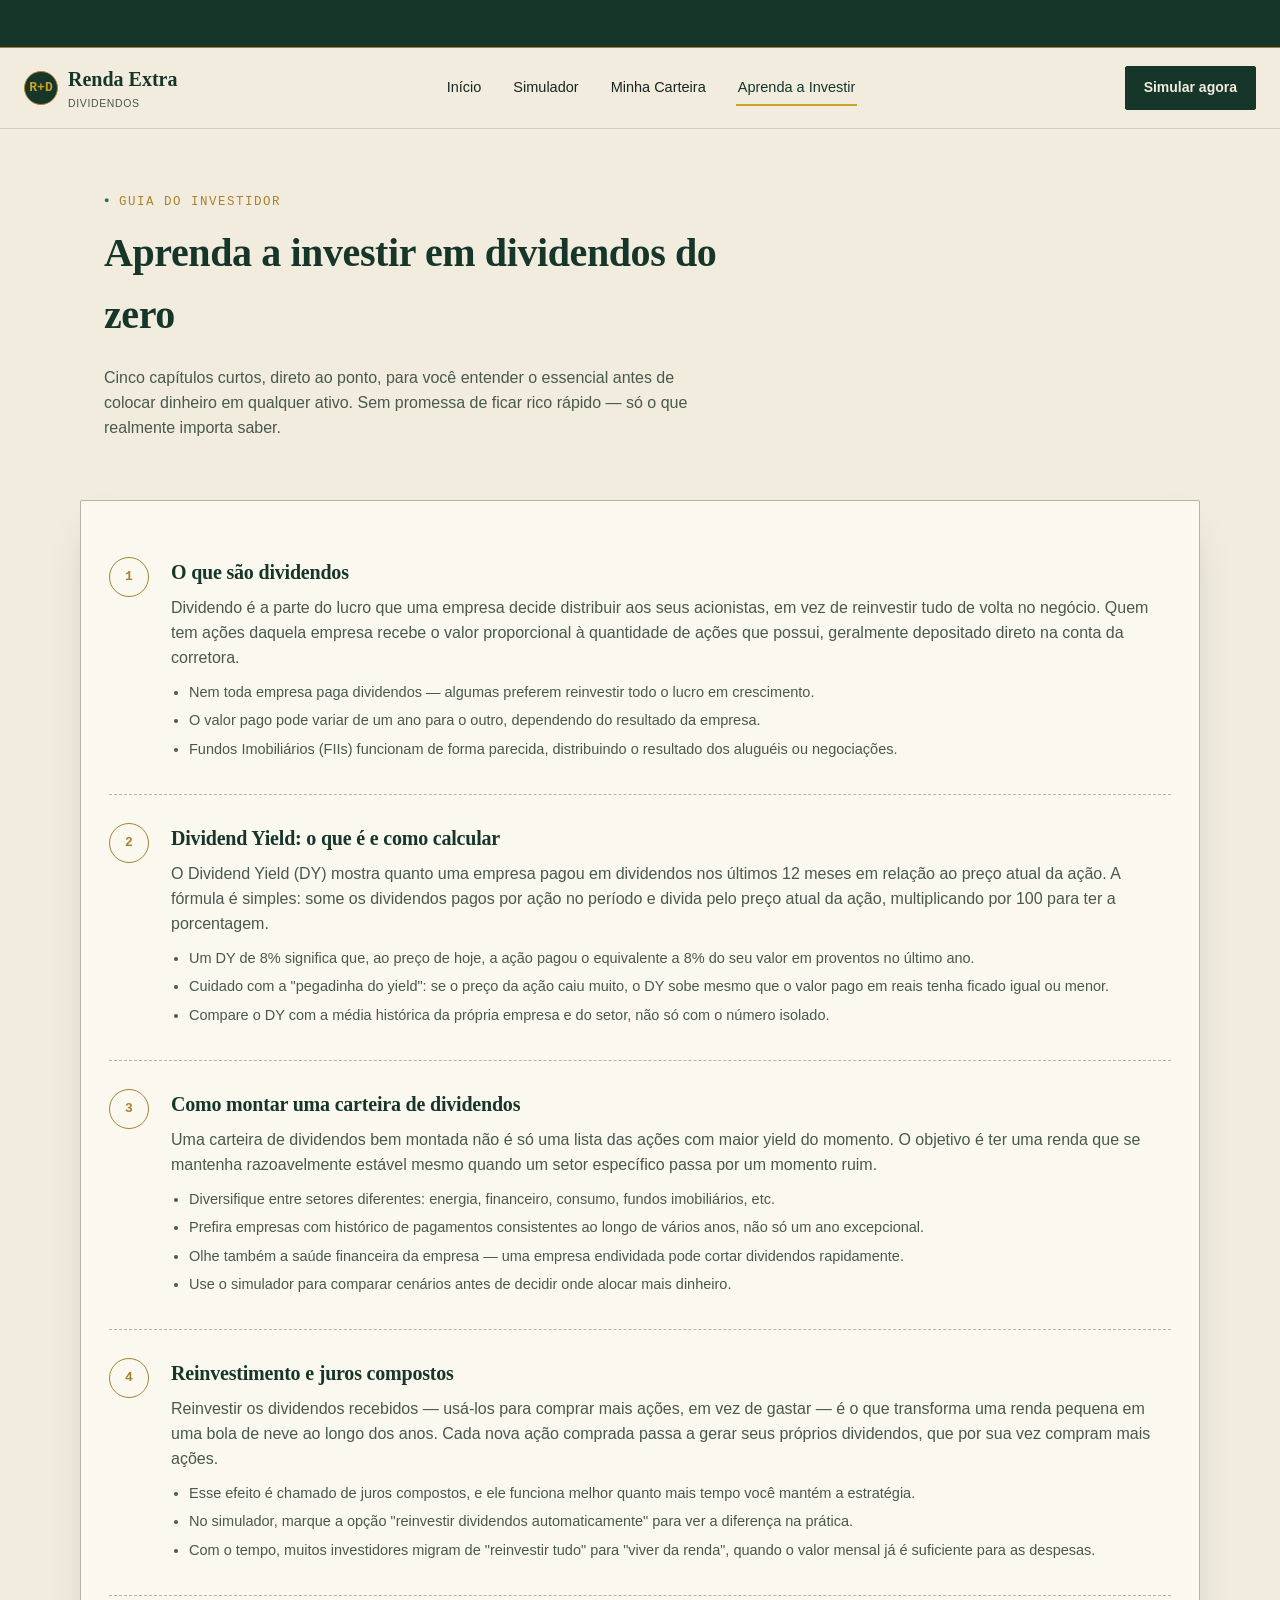
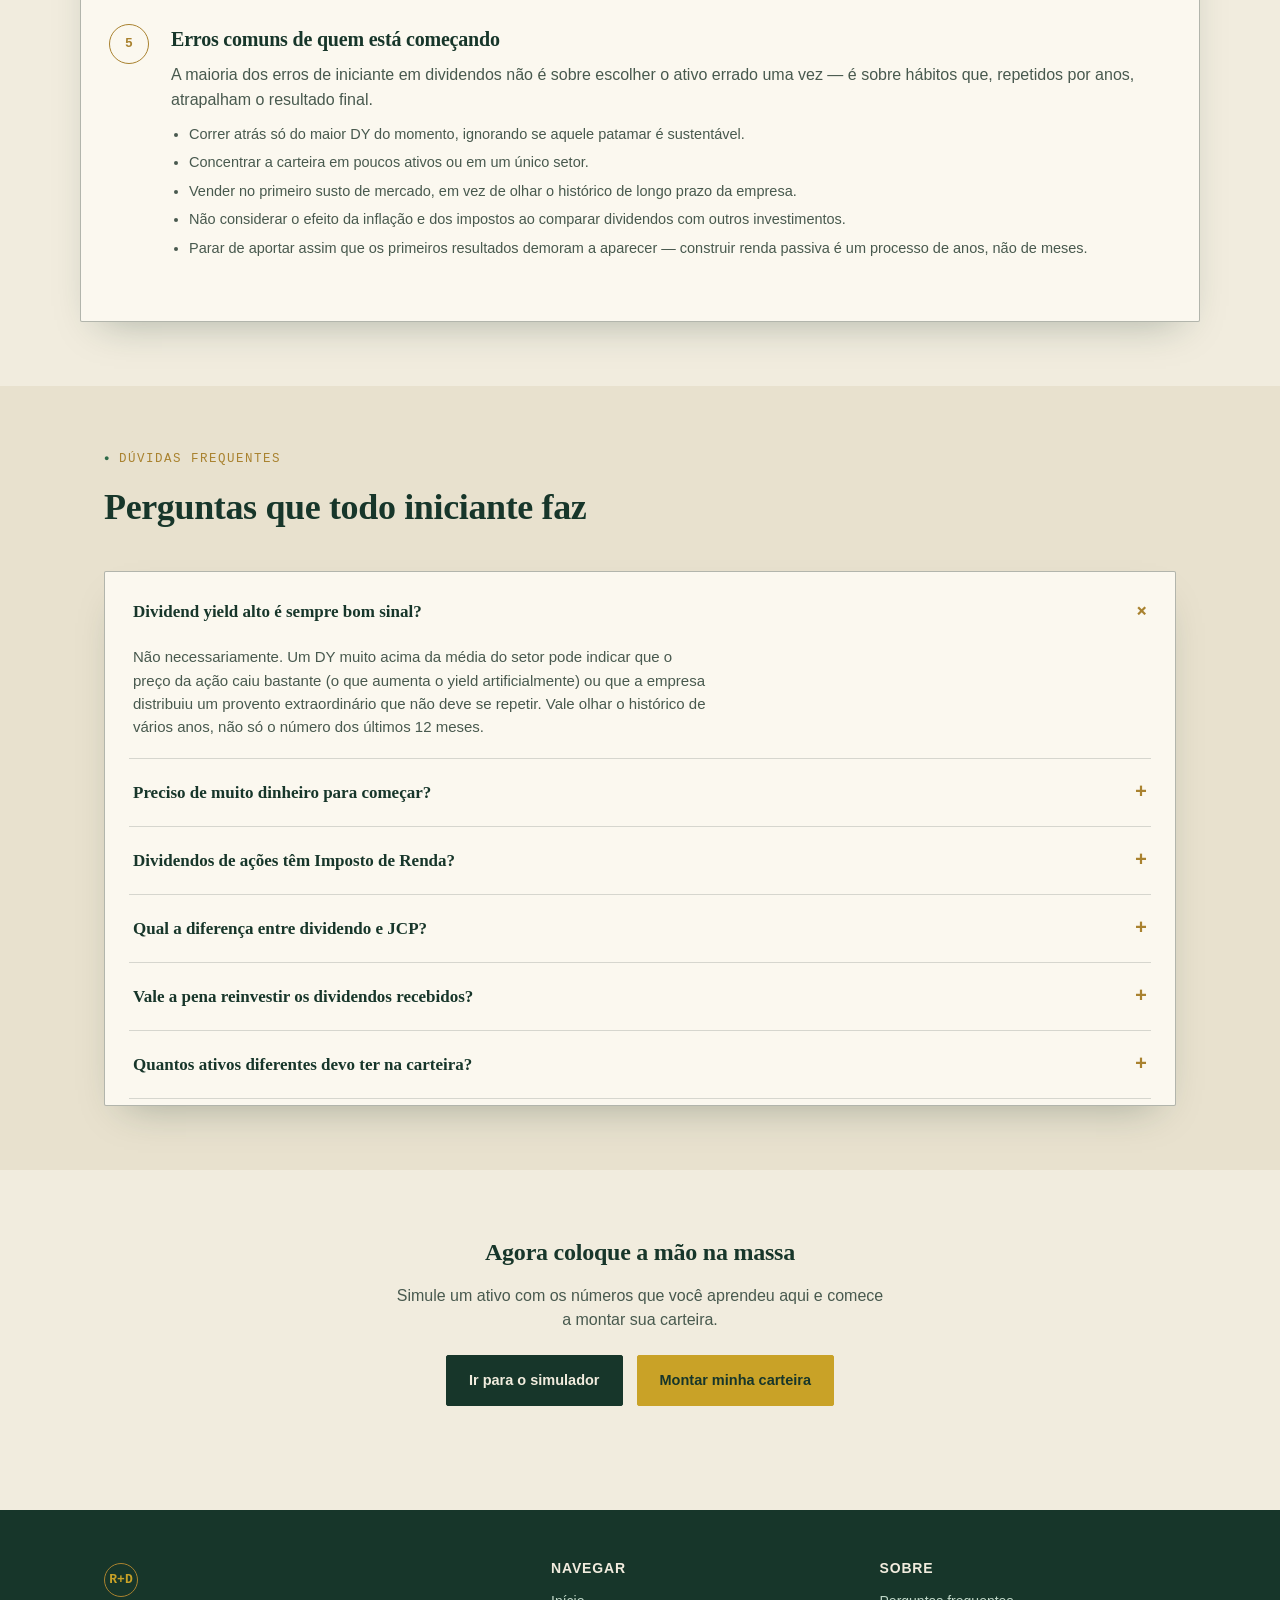
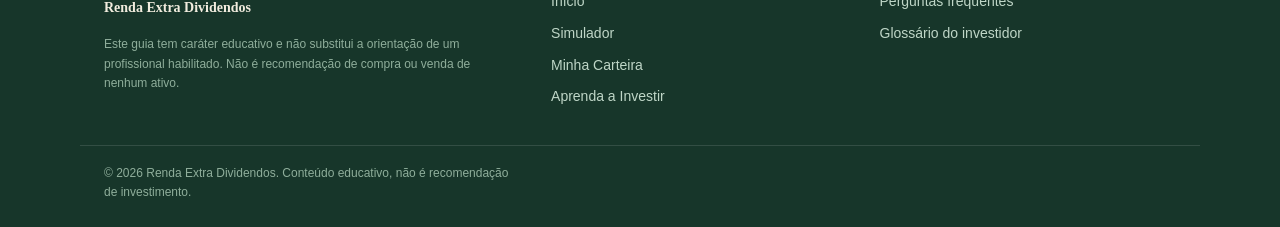
==== commit 0faafe28: "Add files via upload" ====
--- a/aprenda.html
+++ b/aprenda.html
@@ -220,7 +220,7 @@
   <div class="wrap bottom"><span>© <span id="anoAtual"></span> Renda Extra Dividendos. Conteúdo educativo, não é recomendação de investimento.</span></div>
 </footer>
 
-<script src="js/dados.js"></script>
-<script src="js/main.js"></script>
+<script src="dados.js"></script>
+<script src="main.js"></script>
 </body>
 </html>
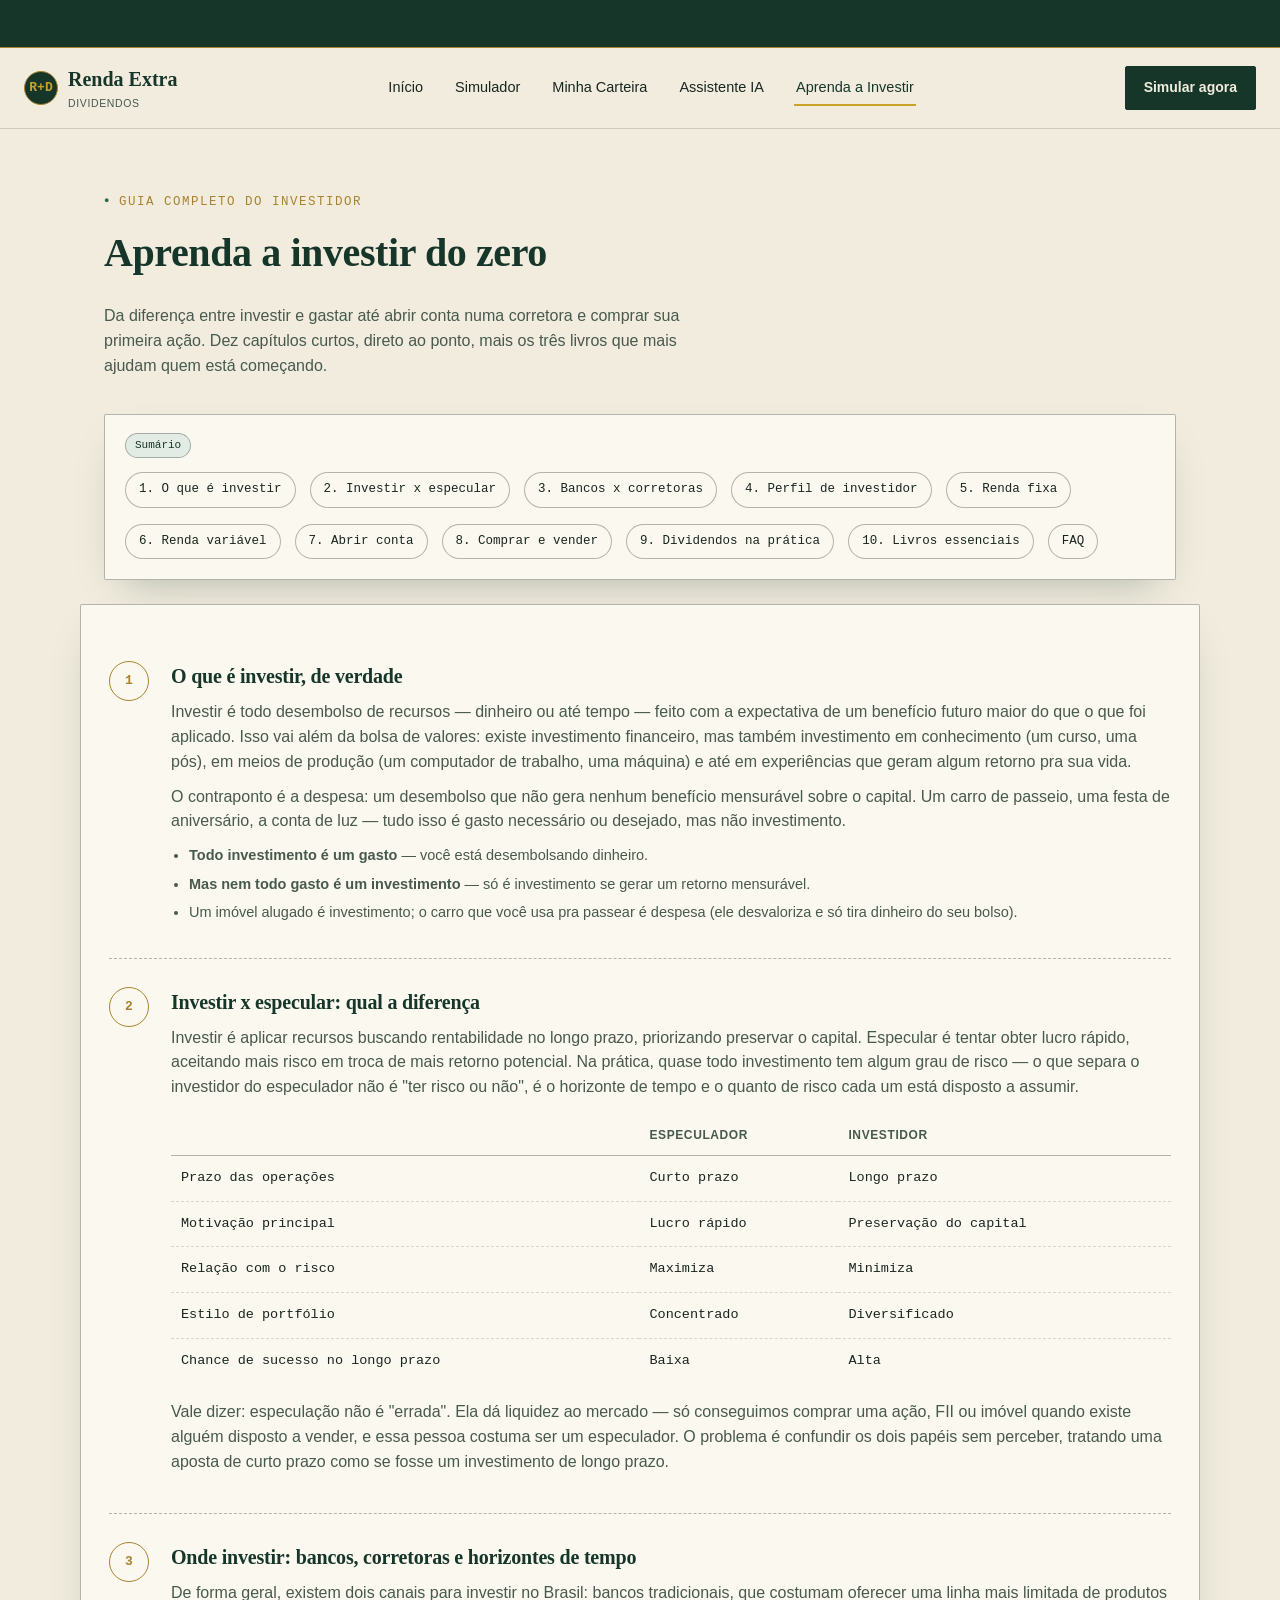
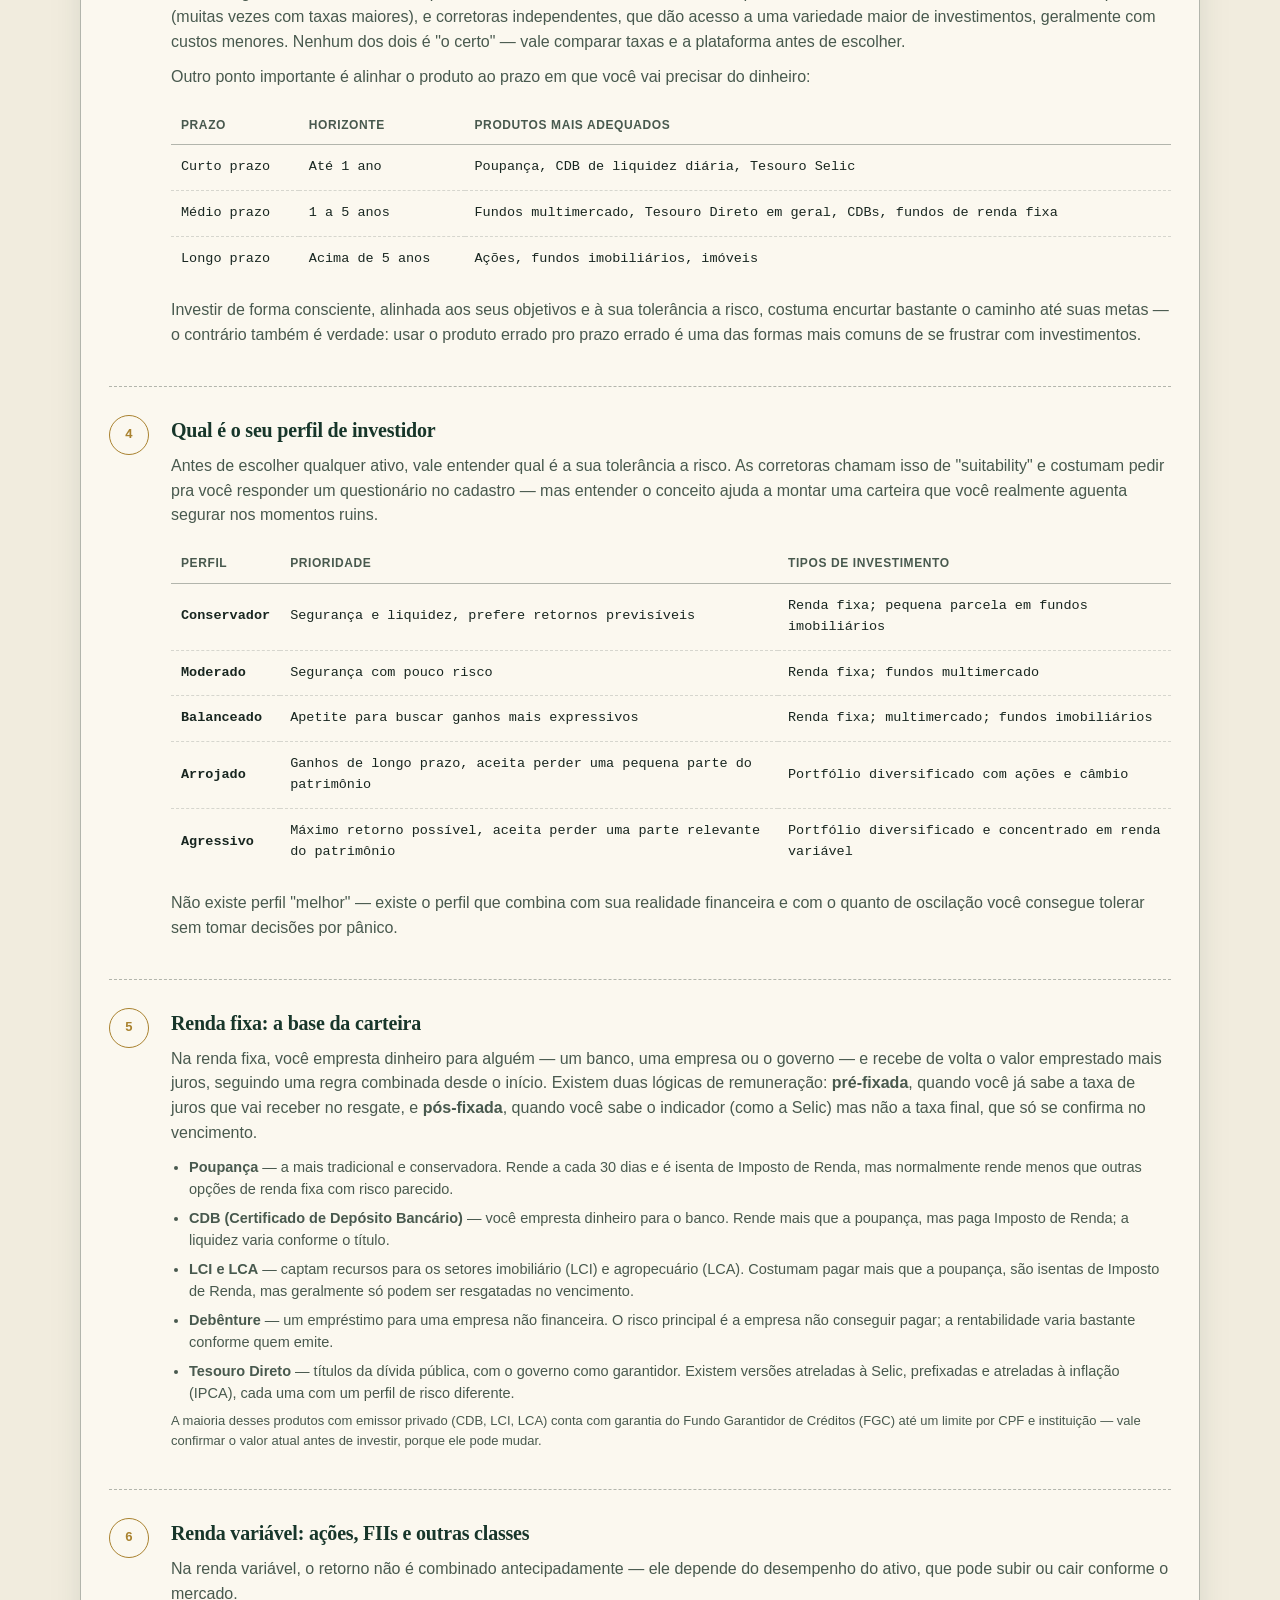
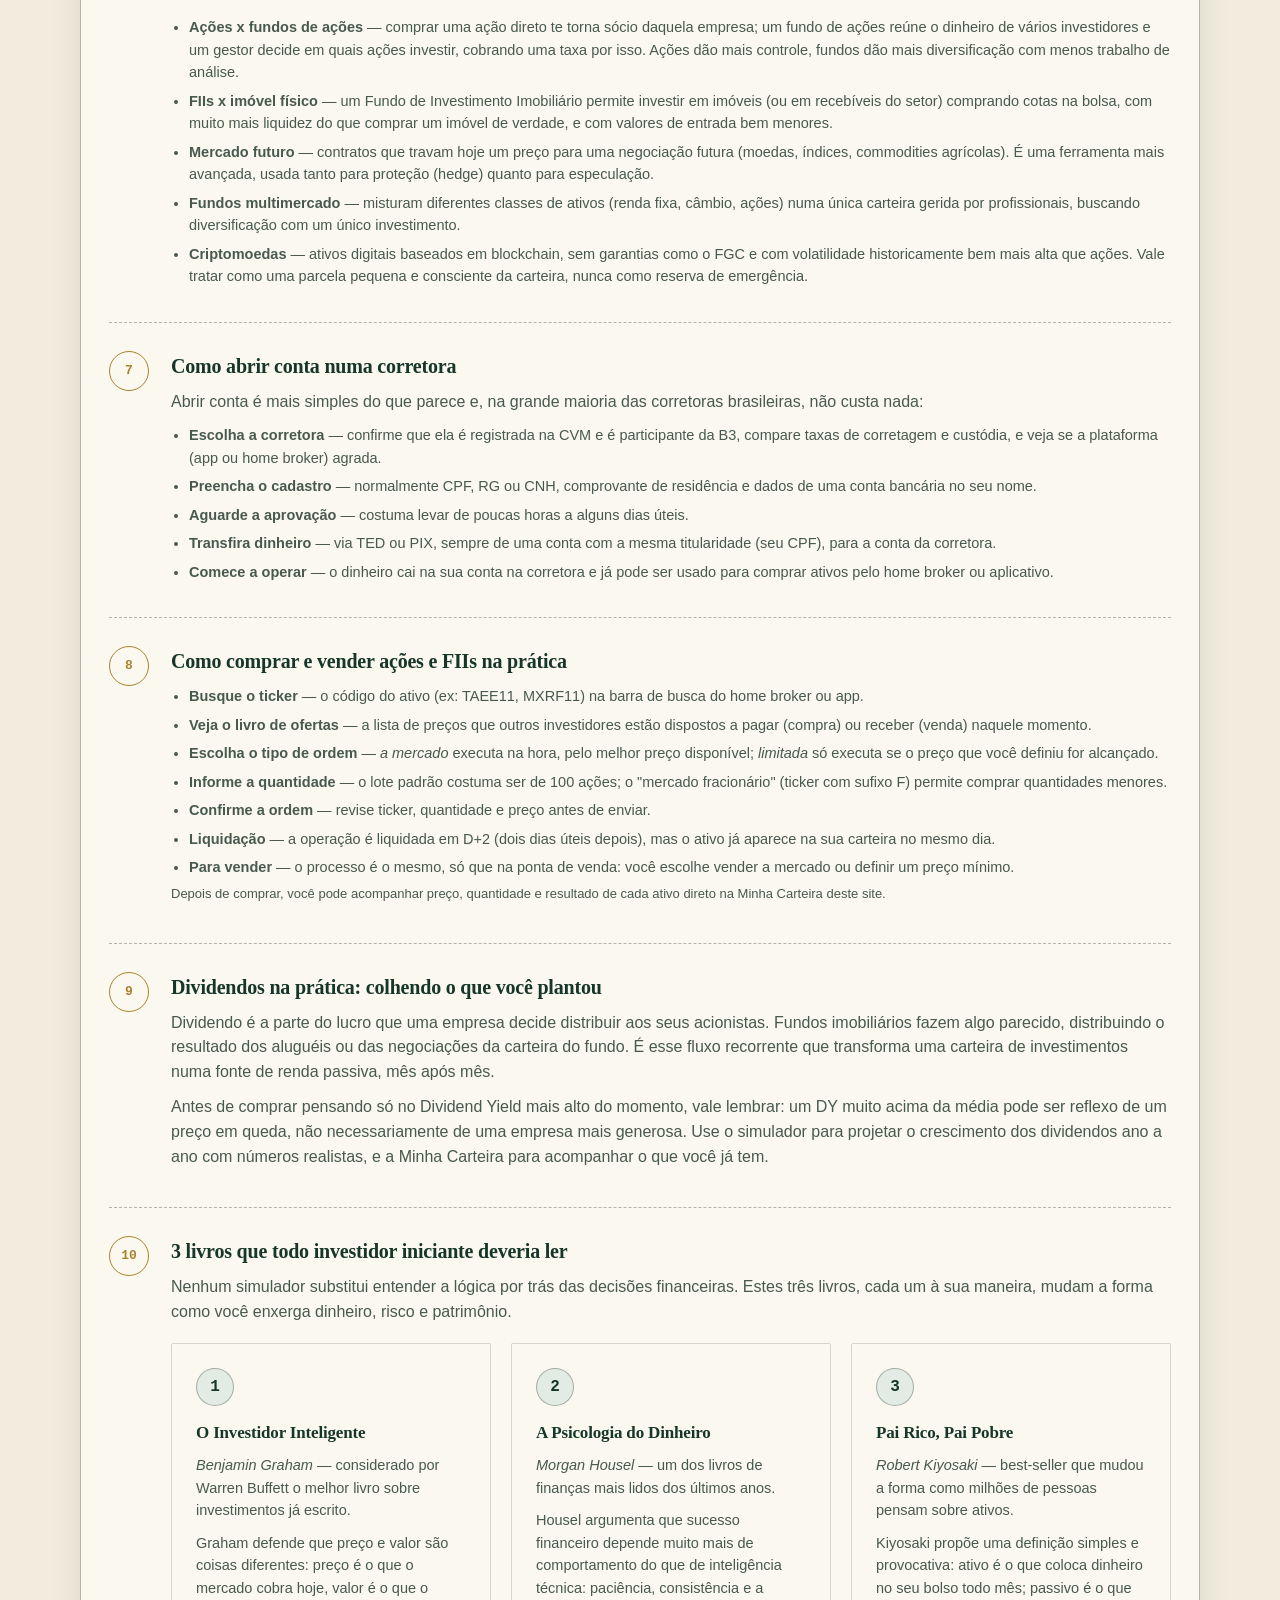
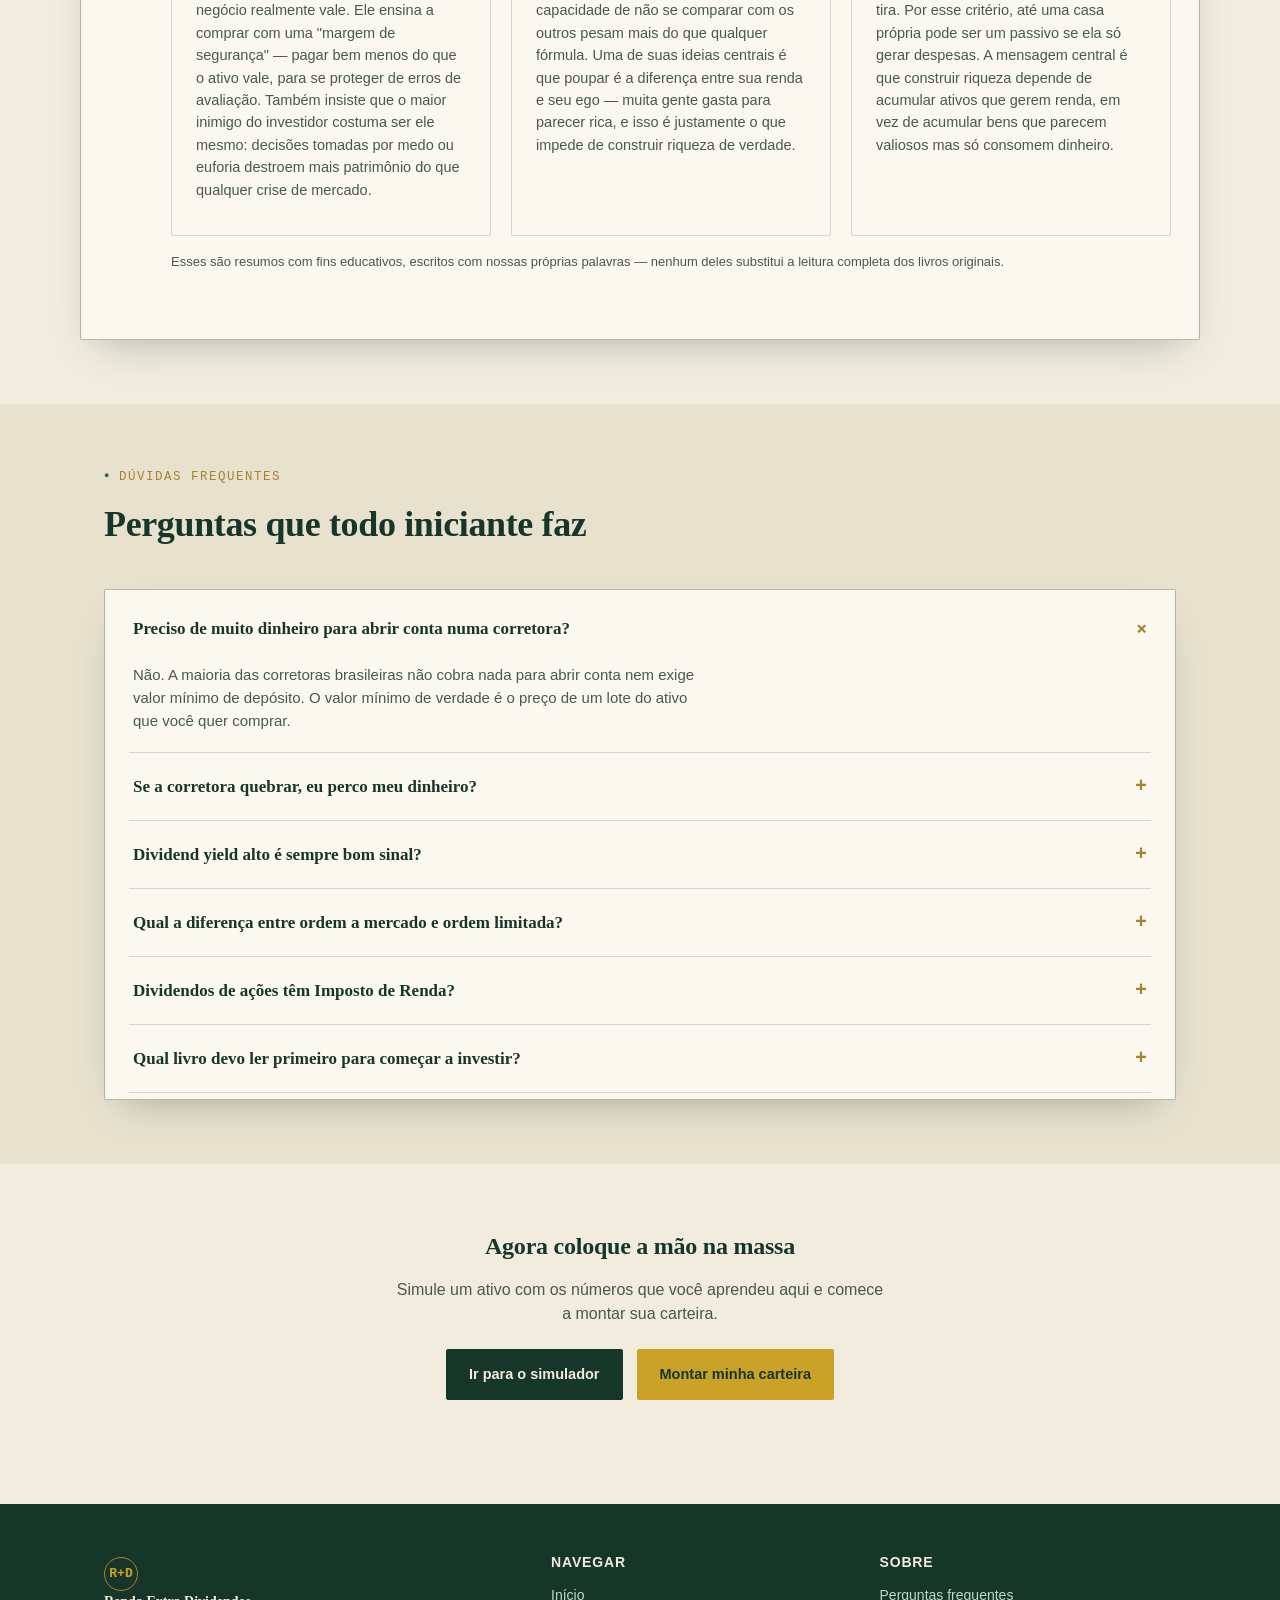
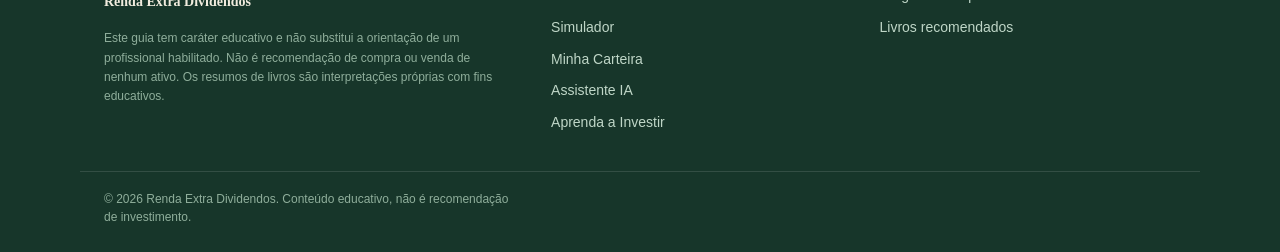
==== commit 589c1f8d: "Update title and meta description in aprenda.html" ====
--- a/aprenda.html
+++ b/aprenda.html
@@ -3,9 +3,18 @@
 <head>
 <meta charset="UTF-8">
 <meta name="viewport" content="width=device-width, initial-scale=1">
-<title>Aprenda a Investir em Dividendos — Guia Completo para Iniciantes</title>
-<meta name="description" content="Guia direto ao ponto sobre como investir em dividendos: o que são, como calcular o dividend yield, como montar uma carteira e os erros mais comuns de quem está começando.">
+<title>Aprenda a Investir do Zero — Guia Completo | Renda Extra Dividendos</title>
+<meta name="description" content="Guia completo para começar a investir: o que é investir de verdade, renda fixa, renda variável, como abrir conta numa corretora, como comprar e vender ações e FIIs, e os 3 livros que todo iniciante deveria ler.">
 <link rel="stylesheet" href="style.css">
+<link rel="manifest" href="manifest.json">
+<meta name="theme-color" content="#17362A">
+<link rel="icon" href="favicon-48.png" sizes="48x48" type="image/png">
+<link rel="icon" href="favicon-32.png" sizes="32x32" type="image/png">
+<link rel="apple-touch-icon" href="apple-touch-icon.png">
+<meta name="mobile-web-app-capable" content="yes">
+<meta name="apple-mobile-web-app-capable" content="yes">
+<meta name="apple-mobile-web-app-status-bar-style" content="black-translucent">
+<meta name="apple-mobile-web-app-title" content="R+D Dividendos">
 <script type="application/ld+json">
 {
   "@context": "https://schema.org",
@@ -13,33 +22,33 @@
   "mainEntity": [
     {
       "@type": "Question",
+      "name": "Preciso de muito dinheiro para abrir conta numa corretora?",
+      "acceptedAnswer": { "@type": "Answer", "text": "Não. A maioria das corretoras brasileiras não cobra nada para abrir conta nem exige valor mínimo de depósito. O valor mínimo de verdade é o preço de um lote do ativo que você quer comprar." }
+    },
+    {
+      "@type": "Question",
+      "name": "Se a corretora quebrar, eu perco meu dinheiro?",
+      "acceptedAnswer": { "@type": "Answer", "text": "As ações, FIIs e outros ativos ficam custodiados na B3 em seu nome (CPF), não na corretora. Se a corretora fechar, o patrimônio continua seu e pode ser transferido para outra. O dinheiro parado em conta na corretora, sem estar investido, é o ponto mais exposto." }
+    },
+    {
+      "@type": "Question",
       "name": "Dividend yield alto é sempre bom sinal?",
       "acceptedAnswer": { "@type": "Answer", "text": "Não necessariamente. Um DY muito acima da média do setor pode indicar que o preço da ação caiu bastante (o que aumenta o yield artificialmente) ou que a empresa distribuiu um provento extraordinário que não deve se repetir. Vale olhar o histórico de vários anos, não só o número dos últimos 12 meses." }
     },
     {
       "@type": "Question",
-      "name": "Preciso de muito dinheiro para começar a investir em dividendos?",
-      "acceptedAnswer": { "@type": "Answer", "text": "Não. Muitas ações e FIIs da B3 custam poucos reais por cota, e é possível comprar um único lote a partir de valores baixos. O que mais importa no início é a constância dos aportes, não o valor de cada um." }
-    },
-    {
-      "@type": "Question",
-      "name": "Dividendos de ações têm imposto de renda?",
-      "acceptedAnswer": { "@type": "Answer", "text": "Hoje, dividendos pagos por ações são isentos de Imposto de Renda para pessoa física. Já os Juros sobre Capital Próprio (JCP) sofrem retenção na fonte. As regras podem mudar, então vale sempre confirmar a legislação vigente." }
-    },
-    {
-      "@type": "Question",
-      "name": "Qual a diferença entre dividendo e JCP?",
-      "acceptedAnswer": { "@type": "Answer", "text": "Ambos são formas de a empresa distribuir lucro aos acionistas. O dividendo é isento de IR e sai do lucro líquido; o JCP é uma despesa dedutível para a empresa, mas chega ao investidor com 15% de imposto retido na fonte." }
-    },
-    {
-      "@type": "Question",
-      "name": "Vale a pena reinvestir os dividendos recebidos?",
-      "acceptedAnswer": { "@type": "Answer", "text": "Para quem ainda está formando patrimônio, reinvestir costuma acelerar bastante o crescimento da carteira, graças aos juros compostos. Quem já vive de renda passiva, por outro lado, pode preferir usar os proventos para as despesas do dia a dia." }
-    },
-    {
-      "@type": "Question",
-      "name": "Quantos ativos diferentes devo ter na carteira?",
-      "acceptedAnswer": { "@type": "Answer", "text": "Não existe número mágico, mas concentrar tudo em uma ou duas empresas aumenta muito o risco. Muitos investidores de dividendos buscam entre 10 e 20 ativos, espalhados por setores diferentes, para reduzir o impacto de um problema pontual em uma única empresa." }
+      "name": "Qual a diferença entre ordem a mercado e ordem limitada?",
+      "acceptedAnswer": { "@type": "Answer", "text": "A ordem a mercado executa na hora, pelo melhor preço disponível no momento — mais rápida, mas você não controla o preço exato. A ordem limitada só executa se o mercado alcançar o preço que você definiu — você controla o preço, mas pode não ser executada." }
+    },
+    {
+      "@type": "Question",
+      "name": "Dividendos de ações têm Imposto de Renda?",
+      "acceptedAnswer": { "@type": "Answer", "text": "Hoje, dividendos pagos por ações são isentos de Imposto de Renda para pessoa física. Já os Juros sobre Capital Próprio (JCP) têm retenção na fonte. As regras podem mudar — sempre confirme a legislação vigente antes de decidir." }
+    },
+    {
+      "@type": "Question",
+      "name": "Qual livro devo ler primeiro para começar a investir?",
+      "acceptedAnswer": { "@type": "Answer", "text": "Para organizar a relação com dinheiro no dia a dia, A Psicologia do Dinheiro costuma ser o mais acessível. Pai Rico, Pai Pobre ajuda a mudar a forma de pensar sobre ativos e passivos. O Investidor Inteligente é mais denso e entra em análise de ações — vale ler depois dos outros dois." }
     }
   ]
 }
@@ -59,6 +68,7 @@
       <a href="index.html">Início</a>
       <a href="simulador.html">Simulador</a>
       <a href="carteira.html">Minha Carteira</a>
+      <a href="assistente.html">Assistente IA</a>
       <a href="aprenda.html" class="active">Aprenda a Investir</a>
     </nav>
     <a href="simulador.html" class="nav-cta">Simular agora</a>
@@ -66,84 +76,210 @@
   </div>
 </header>
 
-<section style="padding-bottom:24px">
+<section style="padding-bottom:12px">
   <div class="wrap">
     <div class="section-head">
-      <div class="eyebrow">Guia do investidor</div>
-      <h1 style="font-size:clamp(28px,3.6vw,40px)">Aprenda a investir em dividendos do zero</h1>
-      <p style="color:var(--ink-soft); max-width:70ch">Cinco capítulos curtos, direto ao ponto, para você entender o essencial antes de colocar dinheiro em qualquer ativo. Sem promessa de ficar rico rápido — só o que realmente importa saber.</p>
+      <div class="eyebrow">Guia completo do investidor</div>
+      <h1 style="font-size:clamp(28px,3.6vw,40px)">Aprenda a investir do zero</h1>
+      <p style="color:var(--ink-soft); max-width:70ch">Da diferença entre investir e gastar até abrir conta numa corretora e comprar sua primeira ação. Dez capítulos curtos, direto ao ponto, mais os três livros que mais ajudam quem está começando.</p>
+    </div>
+    <div class="panel" style="padding:16px 20px;">
+      <div class="badge" style="margin-bottom:10px;">Sumário</div>
+      <div style="display:flex; flex-wrap:wrap; gap:8px;">
+        <a href="#cap1" class="chip">1. O que é investir</a>
+        <a href="#cap2" class="chip">2. Investir x especular</a>
+        <a href="#cap3" class="chip">3. Bancos x corretoras</a>
+        <a href="#cap4" class="chip">4. Perfil de investidor</a>
+        <a href="#cap5" class="chip">5. Renda fixa</a>
+        <a href="#cap6" class="chip">6. Renda variável</a>
+        <a href="#cap7" class="chip">7. Abrir conta</a>
+        <a href="#cap8" class="chip">8. Comprar e vender</a>
+        <a href="#cap9" class="chip">9. Dividendos na prática</a>
+        <a href="#cap10" class="chip">10. Livros essenciais</a>
+        <a href="#faq" class="chip">FAQ</a>
+      </div>
     </div>
   </div>
 </section>
 
-<section style="padding-top:0">
+<section style="padding-top:12px">
   <div class="wrap panel">
 
-    <div class="chapter">
+    <div class="chapter" id="cap1">
       <div class="num">1</div>
       <div>
-        <h3>O que são dividendos</h3>
-        <p>Dividendo é a parte do lucro que uma empresa decide distribuir aos seus acionistas, em vez de reinvestir tudo de volta no negócio. Quem tem ações daquela empresa recebe o valor proporcional à quantidade de ações que possui, geralmente depositado direto na conta da corretora.</p>
-        <ul>
-          <li>Nem toda empresa paga dividendos — algumas preferem reinvestir todo o lucro em crescimento.</li>
-          <li>O valor pago pode variar de um ano para o outro, dependendo do resultado da empresa.</li>
-          <li>Fundos Imobiliários (FIIs) funcionam de forma parecida, distribuindo o resultado dos aluguéis ou negociações.</li>
-        </ul>
-      </div>
-    </div>
-
-    <div class="chapter">
+        <h3>O que é investir, de verdade</h3>
+        <p>Investir é todo desembolso de recursos — dinheiro ou até tempo — feito com a expectativa de um benefício futuro maior do que o que foi aplicado. Isso vai além da bolsa de valores: existe investimento financeiro, mas também investimento em conhecimento (um curso, uma pós), em meios de produção (um computador de trabalho, uma máquina) e até em experiências que geram algum retorno pra sua vida.</p>
+        <p>O contraponto é a despesa: um desembolso que não gera nenhum benefício mensurável sobre o capital. Um carro de passeio, uma festa de aniversário, a conta de luz — tudo isso é gasto necessário ou desejado, mas não investimento.</p>
+        <ul>
+          <li><b>Todo investimento é um gasto</b> — você está desembolsando dinheiro.</li>
+          <li><b>Mas nem todo gasto é um investimento</b> — só é investimento se gerar um retorno mensurável.</li>
+          <li>Um imóvel alugado é investimento; o carro que você usa pra passear é despesa (ele desvaloriza e só tira dinheiro do seu bolso).</li>
+        </ul>
+      </div>
+    </div>
+
+    <div class="chapter" id="cap2">
       <div class="num">2</div>
       <div>
-        <h3>Dividend Yield: o que é e como calcular</h3>
-        <p>O Dividend Yield (DY) mostra quanto uma empresa pagou em dividendos nos últimos 12 meses em relação ao preço atual da ação. A fórmula é simples: some os dividendos pagos por ação no período e divida pelo preço atual da ação, multiplicando por 100 para ter a porcentagem.</p>
-        <ul>
-          <li>Um DY de 8% significa que, ao preço de hoje, a ação pagou o equivalente a 8% do seu valor em proventos no último ano.</li>
-          <li>Cuidado com a "pegadinha do yield": se o preço da ação caiu muito, o DY sobe mesmo que o valor pago em reais tenha ficado igual ou menor.</li>
-          <li>Compare o DY com a média histórica da própria empresa e do setor, não só com o número isolado.</li>
-        </ul>
-      </div>
-    </div>
-
-    <div class="chapter">
+        <h3>Investir x especular: qual a diferença</h3>
+        <p>Investir é aplicar recursos buscando rentabilidade no longo prazo, priorizando preservar o capital. Especular é tentar obter lucro rápido, aceitando mais risco em troca de mais retorno potencial. Na prática, quase todo investimento tem algum grau de risco — o que separa o investidor do especulador não é "ter risco ou não", é o horizonte de tempo e o quanto de risco cada um está disposto a assumir.</p>
+        <div style="overflow-x:auto; margin:16px 0;">
+        <table class="ledger">
+          <thead><tr><th></th><th>Especulador</th><th>Investidor</th></tr></thead>
+          <tbody>
+            <tr><td>Prazo das operações</td><td>Curto prazo</td><td>Longo prazo</td></tr>
+            <tr><td>Motivação principal</td><td>Lucro rápido</td><td>Preservação do capital</td></tr>
+            <tr><td>Relação com o risco</td><td>Maximiza</td><td>Minimiza</td></tr>
+            <tr><td>Estilo de portfólio</td><td>Concentrado</td><td>Diversificado</td></tr>
+            <tr><td>Chance de sucesso no longo prazo</td><td>Baixa</td><td>Alta</td></tr>
+          </tbody>
+        </table>
+        </div>
+        <p>Vale dizer: especulação não é "errada". Ela dá liquidez ao mercado — só conseguimos comprar uma ação, FII ou imóvel quando existe alguém disposto a vender, e essa pessoa costuma ser um especulador. O problema é confundir os dois papéis sem perceber, tratando uma aposta de curto prazo como se fosse um investimento de longo prazo.</p>
+      </div>
+    </div>
+
+    <div class="chapter" id="cap3">
       <div class="num">3</div>
       <div>
-        <h3>Como montar uma carteira de dividendos</h3>
-        <p>Uma carteira de dividendos bem montada não é só uma lista das ações com maior yield do momento. O objetivo é ter uma renda que se mantenha razoavelmente estável mesmo quando um setor específico passa por um momento ruim.</p>
-        <ul>
-          <li>Diversifique entre setores diferentes: energia, financeiro, consumo, fundos imobiliários, etc.</li>
-          <li>Prefira empresas com histórico de pagamentos consistentes ao longo de vários anos, não só um ano excepcional.</li>
-          <li>Olhe também a saúde financeira da empresa — uma empresa endividada pode cortar dividendos rapidamente.</li>
-          <li>Use o <a href="simulador.html">simulador</a> para comparar cenários antes de decidir onde alocar mais dinheiro.</li>
-        </ul>
-      </div>
-    </div>
-
-    <div class="chapter">
+        <h3>Onde investir: bancos, corretoras e horizontes de tempo</h3>
+        <p>De forma geral, existem dois canais para investir no Brasil: bancos tradicionais, que costumam oferecer uma linha mais limitada de produtos (muitas vezes com taxas maiores), e corretoras independentes, que dão acesso a uma variedade maior de investimentos, geralmente com custos menores. Nenhum dos dois é "o certo" — vale comparar taxas e a plataforma antes de escolher.</p>
+        <p>Outro ponto importante é alinhar o produto ao prazo em que você vai precisar do dinheiro:</p>
+        <div style="overflow-x:auto; margin:16px 0;">
+        <table class="ledger">
+          <thead><tr><th>Prazo</th><th>Horizonte</th><th>Produtos mais adequados</th></tr></thead>
+          <tbody>
+            <tr><td>Curto prazo</td><td>Até 1 ano</td><td>Poupança, CDB de liquidez diária, Tesouro Selic</td></tr>
+            <tr><td>Médio prazo</td><td>1 a 5 anos</td><td>Fundos multimercado, Tesouro Direto em geral, CDBs, fundos de renda fixa</td></tr>
+            <tr><td>Longo prazo</td><td>Acima de 5 anos</td><td>Ações, fundos imobiliários, imóveis</td></tr>
+          </tbody>
+        </table>
+        </div>
+        <p>Investir de forma consciente, alinhada aos seus objetivos e à sua tolerância a risco, costuma encurtar bastante o caminho até suas metas — o contrário também é verdade: usar o produto errado pro prazo errado é uma das formas mais comuns de se frustrar com investimentos.</p>
+      </div>
+    </div>
+
+    <div class="chapter" id="cap4">
       <div class="num">4</div>
       <div>
-        <h3>Reinvestimento e juros compostos</h3>
-        <p>Reinvestir os dividendos recebidos — usá-los para comprar mais ações, em vez de gastar — é o que transforma uma renda pequena em uma bola de neve ao longo dos anos. Cada nova ação comprada passa a gerar seus próprios dividendos, que por sua vez compram mais ações.</p>
-        <ul>
-          <li>Esse efeito é chamado de juros compostos, e ele funciona melhor quanto mais tempo você mantém a estratégia.</li>
-          <li>No <a href="simulador.html">simulador</a>, marque a opção "reinvestir dividendos automaticamente" para ver a diferença na prática.</li>
-          <li>Com o tempo, muitos investidores migram de "reinvestir tudo" para "viver da renda", quando o valor mensal já é suficiente para as despesas.</li>
-        </ul>
-      </div>
-    </div>
-
-    <div class="chapter">
+        <h3>Qual é o seu perfil de investidor</h3>
+        <p>Antes de escolher qualquer ativo, vale entender qual é a sua tolerância a risco. As corretoras chamam isso de "suitability" e costumam pedir pra você responder um questionário no cadastro — mas entender o conceito ajuda a montar uma carteira que você realmente aguenta segurar nos momentos ruins.</p>
+        <div style="overflow-x:auto; margin:16px 0;">
+        <table class="ledger">
+          <thead><tr><th>Perfil</th><th>Prioridade</th><th>Tipos de investimento</th></tr></thead>
+          <tbody>
+            <tr><td><b>Conservador</b></td><td>Segurança e liquidez, prefere retornos previsíveis</td><td>Renda fixa; pequena parcela em fundos imobiliários</td></tr>
+            <tr><td><b>Moderado</b></td><td>Segurança com pouco risco</td><td>Renda fixa; fundos multimercado</td></tr>
+            <tr><td><b>Balanceado</b></td><td>Apetite para buscar ganhos mais expressivos</td><td>Renda fixa; multimercado; fundos imobiliários</td></tr>
+            <tr><td><b>Arrojado</b></td><td>Ganhos de longo prazo, aceita perder uma pequena parte do patrimônio</td><td>Portfólio diversificado com ações e câmbio</td></tr>
+            <tr><td><b>Agressivo</b></td><td>Máximo retorno possível, aceita perder uma parte relevante do patrimônio</td><td>Portfólio diversificado e concentrado em renda variável</td></tr>
+          </tbody>
+        </table>
+        </div>
+        <p>Não existe perfil "melhor" — existe o perfil que combina com sua realidade financeira e com o quanto de oscilação você consegue tolerar sem tomar decisões por pânico.</p>
+      </div>
+    </div>
+
+    <div class="chapter" id="cap5">
       <div class="num">5</div>
       <div>
-        <h3>Erros comuns de quem está começando</h3>
-        <p>A maioria dos erros de iniciante em dividendos não é sobre escolher o ativo errado uma vez — é sobre hábitos que, repetidos por anos, atrapalham o resultado final.</p>
-        <ul>
-          <li>Correr atrás só do maior DY do momento, ignorando se aquele patamar é sustentável.</li>
-          <li>Concentrar a carteira em poucos ativos ou em um único setor.</li>
-          <li>Vender no primeiro susto de mercado, em vez de olhar o histórico de longo prazo da empresa.</li>
-          <li>Não considerar o efeito da inflação e dos impostos ao comparar dividendos com outros investimentos.</li>
-          <li>Parar de aportar assim que os primeiros resultados demoram a aparecer — construir renda passiva é um processo de anos, não de meses.</li>
-        </ul>
+        <h3>Renda fixa: a base da carteira</h3>
+        <p>Na renda fixa, você empresta dinheiro para alguém — um banco, uma empresa ou o governo — e recebe de volta o valor emprestado mais juros, seguindo uma regra combinada desde o início. Existem duas lógicas de remuneração: <b>pré-fixada</b>, quando você já sabe a taxa de juros que vai receber no resgate, e <b>pós-fixada</b>, quando você sabe o indicador (como a Selic) mas não a taxa final, que só se confirma no vencimento.</p>
+        <ul>
+          <li><b>Poupança</b> — a mais tradicional e conservadora. Rende a cada 30 dias e é isenta de Imposto de Renda, mas normalmente rende menos que outras opções de renda fixa com risco parecido.</li>
+          <li><b>CDB (Certificado de Depósito Bancário)</b> — você empresta dinheiro para o banco. Rende mais que a poupança, mas paga Imposto de Renda; a liquidez varia conforme o título.</li>
+          <li><b>LCI e LCA</b> — captam recursos para os setores imobiliário (LCI) e agropecuário (LCA). Costumam pagar mais que a poupança, são isentas de Imposto de Renda, mas geralmente só podem ser resgatadas no vencimento.</li>
+          <li><b>Debênture</b> — um empréstimo para uma empresa não financeira. O risco principal é a empresa não conseguir pagar; a rentabilidade varia bastante conforme quem emite.</li>
+          <li><b>Tesouro Direto</b> — títulos da dívida pública, com o governo como garantidor. Existem versões atreladas à Selic, prefixadas e atreladas à inflação (IPCA), cada uma com um perfil de risco diferente.</li>
+        </ul>
+        <p class="small">A maioria desses produtos com emissor privado (CDB, LCI, LCA) conta com garantia do Fundo Garantidor de Créditos (FGC) até um limite por CPF e instituição — vale confirmar o valor atual antes de investir, porque ele pode mudar.</p>
+      </div>
+    </div>
+
+    <div class="chapter" id="cap6">
+      <div class="num">6</div>
+      <div>
+        <h3>Renda variável: ações, FIIs e outras classes</h3>
+        <p>Na renda variável, o retorno não é combinado antecipadamente — ele depende do desempenho do ativo, que pode subir ou cair conforme o mercado.</p>
+        <ul>
+          <li><b>Ações x fundos de ações</b> — comprar uma ação direto te torna sócio daquela empresa; um fundo de ações reúne o dinheiro de vários investidores e um gestor decide em quais ações investir, cobrando uma taxa por isso. Ações dão mais controle, fundos dão mais diversificação com menos trabalho de análise.</li>
+          <li><b>FIIs x imóvel físico</b> — um Fundo de Investimento Imobiliário permite investir em imóveis (ou em recebíveis do setor) comprando cotas na bolsa, com muito mais liquidez do que comprar um imóvel de verdade, e com valores de entrada bem menores.</li>
+          <li><b>Mercado futuro</b> — contratos que travam hoje um preço para uma negociação futura (moedas, índices, commodities agrícolas). É uma ferramenta mais avançada, usada tanto para proteção (hedge) quanto para especulação.</li>
+          <li><b>Fundos multimercado</b> — misturam diferentes classes de ativos (renda fixa, câmbio, ações) numa única carteira gerida por profissionais, buscando diversificação com um único investimento.</li>
+          <li><b>Criptomoedas</b> — ativos digitais baseados em blockchain, sem garantias como o FGC e com volatilidade historicamente bem mais alta que ações. Vale tratar como uma parcela pequena e consciente da carteira, nunca como reserva de emergência.</li>
+        </ul>
+      </div>
+    </div>
+
+    <div class="chapter" id="cap7">
+      <div class="num">7</div>
+      <div>
+        <h3>Como abrir conta numa corretora</h3>
+        <p>Abrir conta é mais simples do que parece e, na grande maioria das corretoras brasileiras, não custa nada:</p>
+        <ul>
+          <li><b>Escolha a corretora</b> — confirme que ela é registrada na CVM e é participante da B3, compare taxas de corretagem e custódia, e veja se a plataforma (app ou home broker) agrada.</li>
+          <li><b>Preencha o cadastro</b> — normalmente CPF, RG ou CNH, comprovante de residência e dados de uma conta bancária no seu nome.</li>
+          <li><b>Aguarde a aprovação</b> — costuma levar de poucas horas a alguns dias úteis.</li>
+          <li><b>Transfira dinheiro</b> — via TED ou PIX, sempre de uma conta com a mesma titularidade (seu CPF), para a conta da corretora.</li>
+          <li><b>Comece a operar</b> — o dinheiro cai na sua conta na corretora e já pode ser usado para comprar ativos pelo home broker ou aplicativo.</li>
+        </ul>
+      </div>
+    </div>
+
+    <div class="chapter" id="cap8">
+      <div class="num">8</div>
+      <div>
+        <h3>Como comprar e vender ações e FIIs na prática</h3>
+        <ul>
+          <li><b>Busque o ticker</b> — o código do ativo (ex: TAEE11, MXRF11) na barra de busca do home broker ou app.</li>
+          <li><b>Veja o livro de ofertas</b> — a lista de preços que outros investidores estão dispostos a pagar (compra) ou receber (venda) naquele momento.</li>
+          <li><b>Escolha o tipo de ordem</b> — <i>a mercado</i> executa na hora, pelo melhor preço disponível; <i>limitada</i> só executa se o preço que você definiu for alcançado.</li>
+          <li><b>Informe a quantidade</b> — o lote padrão costuma ser de 100 ações; o "mercado fracionário" (ticker com sufixo F) permite comprar quantidades menores.</li>
+          <li><b>Confirme a ordem</b> — revise ticker, quantidade e preço antes de enviar.</li>
+          <li><b>Liquidação</b> — a operação é liquidada em D+2 (dois dias úteis depois), mas o ativo já aparece na sua carteira no mesmo dia.</li>
+          <li><b>Para vender</b> — o processo é o mesmo, só que na ponta de venda: você escolhe vender a mercado ou definir um preço mínimo.</li>
+        </ul>
+        <p class="small">Depois de comprar, você pode acompanhar preço, quantidade e resultado de cada ativo direto na <a href="carteira.html">Minha Carteira</a> deste site.</p>
+      </div>
+    </div>
+
+    <div class="chapter" id="cap9">
+      <div class="num">9</div>
+      <div>
+        <h3>Dividendos na prática: colhendo o que você plantou</h3>
+        <p>Dividendo é a parte do lucro que uma empresa decide distribuir aos seus acionistas. Fundos imobiliários fazem algo parecido, distribuindo o resultado dos aluguéis ou das negociações da carteira do fundo. É esse fluxo recorrente que transforma uma carteira de investimentos numa fonte de renda passiva, mês após mês.</p>
+        <p>Antes de comprar pensando só no Dividend Yield mais alto do momento, vale lembrar: um DY muito acima da média pode ser reflexo de um preço em queda, não necessariamente de uma empresa mais generosa. Use o <a href="simulador.html">simulador</a> para projetar o crescimento dos dividendos ano a ano com números realistas, e a <a href="carteira.html">Minha Carteira</a> para acompanhar o que você já tem.</p>
+      </div>
+    </div>
+
+    <div class="chapter" id="cap10">
+      <div class="num">10</div>
+      <div style="width:100%;">
+        <h3>3 livros que todo investidor iniciante deveria ler</h3>
+        <p>Nenhum simulador substitui entender a lógica por trás das decisões financeiras. Estes três livros, cada um à sua maneira, mudam a forma como você enxerga dinheiro, risco e patrimônio.</p>
+
+        <div class="grid grid-3" style="margin-top:18px;">
+          <div class="card">
+            <div class="icon">1</div>
+            <h3 style="font-size:17px;">O Investidor Inteligente</h3>
+            <p class="small" style="margin-bottom:10px;"><i>Benjamin Graham</i> — considerado por Warren Buffett o melhor livro sobre investimentos já escrito.</p>
+            <p>Graham defende que preço e valor são coisas diferentes: preço é o que o mercado cobra hoje, valor é o que o negócio realmente vale. Ele ensina a comprar com uma "margem de segurança" — pagar bem menos do que o ativo vale, para se proteger de erros de avaliação. Também insiste que o maior inimigo do investidor costuma ser ele mesmo: decisões tomadas por medo ou euforia destroem mais patrimônio do que qualquer crise de mercado.</p>
+          </div>
+          <div class="card">
+            <div class="icon">2</div>
+            <h3 style="font-size:17px;">A Psicologia do Dinheiro</h3>
+            <p class="small" style="margin-bottom:10px;"><i>Morgan Housel</i> — um dos livros de finanças mais lidos dos últimos anos.</p>
+            <p>Housel argumenta que sucesso financeiro depende muito mais de comportamento do que de inteligência técnica: paciência, consistência e a capacidade de não se comparar com os outros pesam mais do que qualquer fórmula. Uma de suas ideias centrais é que poupar é a diferença entre sua renda e seu ego — muita gente gasta para parecer rica, e isso é justamente o que impede de construir riqueza de verdade.</p>
+          </div>
+          <div class="card">
+            <div class="icon">3</div>
+            <h3 style="font-size:17px;">Pai Rico, Pai Pobre</h3>
+            <p class="small" style="margin-bottom:10px;"><i>Robert Kiyosaki</i> — best-seller que mudou a forma como milhões de pessoas pensam sobre ativos.</p>
+            <p>Kiyosaki propõe uma definição simples e provocativa: ativo é o que coloca dinheiro no seu bolso todo mês; passivo é o que tira. Por esse critério, até uma casa própria pode ser um passivo se ela só gerar despesas. A mensagem central é que construir riqueza depende de acumular ativos que gerem renda, em vez de acumular bens que parecem valiosos mas só consomem dinheiro.</p>
+          </div>
+        </div>
+        <p class="small" style="margin-top:16px;">Esses são resumos com fins educativos, escritos com nossas próprias palavras — nenhum deles substitui a leitura completa dos livros originais.</p>
       </div>
     </div>
 
@@ -158,28 +294,28 @@
     </div>
     <div class="panel" style="padding:6px 24px;">
       <details class="accordion-item" open>
+        <summary class="q">Preciso de muito dinheiro para abrir conta numa corretora? <span class="plus">+</span></summary>
+        <div class="a">Não. A maioria das corretoras brasileiras não cobra nada para abrir conta nem exige valor mínimo de depósito. O valor mínimo de verdade é o preço de um lote do ativo que você quer comprar.</div>
+      </details>
+      <details class="accordion-item">
+        <summary class="q">Se a corretora quebrar, eu perco meu dinheiro? <span class="plus">+</span></summary>
+        <div class="a">As ações, FIIs e outros ativos ficam custodiados na B3 em seu nome (CPF), não na corretora. Se a corretora fechar, o patrimônio continua seu e pode ser transferido para outra. O dinheiro parado em conta na corretora, sem estar investido, é o ponto mais exposto.</div>
+      </details>
+      <details class="accordion-item">
         <summary class="q">Dividend yield alto é sempre bom sinal? <span class="plus">+</span></summary>
         <div class="a">Não necessariamente. Um DY muito acima da média do setor pode indicar que o preço da ação caiu bastante (o que aumenta o yield artificialmente) ou que a empresa distribuiu um provento extraordinário que não deve se repetir. Vale olhar o histórico de vários anos, não só o número dos últimos 12 meses.</div>
       </details>
       <details class="accordion-item">
-        <summary class="q">Preciso de muito dinheiro para começar? <span class="plus">+</span></summary>
-        <div class="a">Não. Muitas ações e FIIs da B3 custam poucos reais por cota, e dá para comprar um único lote com valores baixos. No começo, a constância dos aportes importa mais do que o tamanho de cada um.</div>
+        <summary class="q">Qual a diferença entre ordem a mercado e ordem limitada? <span class="plus">+</span></summary>
+        <div class="a">A ordem a mercado executa na hora, pelo melhor preço disponível no momento — mais rápida, mas você não controla o preço exato. A ordem limitada só executa se o mercado alcançar o preço que você definiu — você controla o preço, mas pode não ser executada.</div>
       </details>
       <details class="accordion-item">
         <summary class="q">Dividendos de ações têm Imposto de Renda? <span class="plus">+</span></summary>
         <div class="a">Hoje, dividendos pagos por ações são isentos de Imposto de Renda para pessoa física. Já os Juros sobre Capital Próprio (JCP) têm retenção na fonte. As regras podem mudar — sempre confirme a legislação vigente antes de decidir.</div>
       </details>
       <details class="accordion-item">
-        <summary class="q">Qual a diferença entre dividendo e JCP? <span class="plus">+</span></summary>
-        <div class="a">Os dois distribuem lucro aos acionistas. O dividendo é isento de IR e sai do lucro líquido; o JCP é dedutível para a empresa, mas chega ao investidor com 15% de imposto retido na fonte.</div>
-      </details>
-      <details class="accordion-item">
-        <summary class="q">Vale a pena reinvestir os dividendos recebidos? <span class="plus">+</span></summary>
-        <div class="a">Para quem está formando patrimônio, reinvestir costuma acelerar o crescimento da carteira graças aos juros compostos. Quem já vive de renda passiva pode preferir usar os proventos para as despesas do dia a dia.</div>
-      </details>
-      <details class="accordion-item">
-        <summary class="q">Quantos ativos diferentes devo ter na carteira? <span class="plus">+</span></summary>
-        <div class="a">Não existe número mágico, mas concentrar tudo em uma ou duas empresas aumenta bastante o risco. Muitos investidores buscam entre 10 e 20 ativos, espalhados por setores diferentes.</div>
+        <summary class="q">Qual livro devo ler primeiro para começar a investir? <span class="plus">+</span></summary>
+        <div class="a">Para organizar a relação com dinheiro no dia a dia, "A Psicologia do Dinheiro" costuma ser o mais acessível. "Pai Rico, Pai Pobre" ajuda a mudar a forma de pensar sobre ativos e passivos. "O Investidor Inteligente" é mais denso e entra em análise de ações — vale ler depois dos outros dois.</div>
       </details>
     </div>
   </div>
@@ -202,19 +338,20 @@
       <a href="index.html" class="brand" style="color:var(--paper); margin-bottom:12px;">
         <span class="mark">R+D</span><span>Renda Extra Dividendos</span>
       </a>
-      <p class="disclaimer">Este guia tem caráter educativo e não substitui a orientação de um profissional habilitado. Não é recomendação de compra ou venda de nenhum ativo.</p>
+      <p class="disclaimer">Este guia tem caráter educativo e não substitui a orientação de um profissional habilitado. Não é recomendação de compra ou venda de nenhum ativo. Os resumos de livros são interpretações próprias com fins educativos.</p>
     </div>
     <div>
       <h4>Navegar</h4>
       <a href="index.html">Início</a>
       <a href="simulador.html">Simulador</a>
       <a href="carteira.html">Minha Carteira</a>
+      <a href="assistente.html">Assistente IA</a>
       <a href="aprenda.html">Aprenda a Investir</a>
     </div>
     <div>
       <h4>Sobre</h4>
       <a href="aprenda.html#faq">Perguntas frequentes</a>
-      <a href="aprenda.html">Glossário do investidor</a>
+      <a href="aprenda.html#cap10">Livros recomendados</a>
     </div>
   </div>
   <div class="wrap bottom"><span>© <span id="anoAtual"></span> Renda Extra Dividendos. Conteúdo educativo, não é recomendação de investimento.</span></div>
--- a/style.css
+++ b/style.css
@@ -55,6 +55,21 @@
 
 .wrap{ max-width:var(--container); margin:0 auto; padding:0 24px; }
 
+@media (max-width:600px){
+  .wrap{ padding:0 16px; }
+  section{ padding:44px 0; }
+  .panel{ padding:20px; }
+  .card{ padding:18px; }
+  table.ledger{ font-size:12px; }
+  table.ledger th, table.ledger td{ padding:8px 6px; }
+  .chapter{ gap:14px; }
+  .chapter .num{ width:32px; height:32px; font-size:11.5px; }
+  .r-total b{ font-size:22px; }
+  footer.site .wrap{ gap:24px; }
+  /* impede o iOS de dar zoom automático ao focar em inputs com fonte < 16px */
+  .field input, .field select{ font-size:16px; }
+}
+
 ::selection{ background:var(--gold-bright); color:var(--green-deep); }
 
 :focus-visible{
@@ -142,11 +157,47 @@
   border:1px solid var(--green-deep);
 }
 .nav-cta:hover{ background:var(--green); }
+#btnInstalarApp{ white-space:nowrap; }
+
+#dicaIos{
+  position:fixed; left:16px; right:16px; bottom:16px; z-index:80;
+  background:var(--green-deep); color:var(--paper);
+  border:1px solid var(--gold);
+  border-radius:var(--radius);
+  padding:14px 44px 14px 16px;
+  font-size:13.5px; line-height:1.5;
+  box-shadow:var(--shadow);
+  max-width:480px; margin:0 auto;
+}
+#dicaIos strong{ color:var(--gold-bright); }
+#dicaIos button{
+  position:absolute; top:8px; right:10px;
+  background:none; border:none; color:var(--paper);
+  font-size:20px; line-height:1; cursor:pointer; padding:4px;
+}
+@media (max-width:860px){
+  #btnInstalarApp{ order:2; }
+}
 .burger{ display:none; }
 
 @media (max-width:860px){
-  nav.links{ display:none; }
+  nav.links{
+    display:none;
+    flex-direction:column;
+    position:absolute; top:100%; left:0; right:0;
+    background:var(--paper);
+    border-bottom:1px solid var(--line);
+    padding:8px 24px 20px;
+    gap:2px;
+    box-shadow:0 12px 24px -12px rgba(23,54,42,.25);
+  }
+  nav.links.open{ display:flex; }
+  nav.links a{ padding:12px 2px; border-bottom:1px solid var(--line); }
   .burger{ display:block; background:none; border:1px solid var(--line-strong); padding:8px 12px; border-radius:var(--radius); }
+  .nav-cta{ display:none; }
+}
+@media (max-width:480px){
+  .brand span > small{ display:none; }
 }
 
 /* ---------- botões ---------- */
@@ -246,7 +297,20 @@
 .grid-3{ grid-template-columns:repeat(3,1fr); }
 .grid-4{ grid-template-columns:repeat(4,1fr); }
 .grid-2{ grid-template-columns:repeat(2,1fr); }
-@media (max-width:860px){ .grid-3,.grid-4,.grid-2{ grid-template-columns:1fr; } }
+@media (max-width:860px){
+  .grid-3{ grid-template-columns:repeat(2,1fr); }
+  .grid-4{ grid-template-columns:repeat(2,1fr); }
+}
+@media (max-width:780px){ .grid-2{ grid-template-columns:1fr; } }
+@media (max-width:560px){ .grid-3,.grid-4{ grid-template-columns:1fr; } }
+
+/* layouts de duas colunas usados no simulador e na carteira
+   (antes iam via style="" inline, o que quebrava no celular) */
+.split-form{ display:grid; grid-template-columns:.9fr 1.1fr; align-items:start; gap:32px; }
+.split-form-wide{ display:grid; grid-template-columns:.85fr 1.15fr; align-items:start; gap:32px; }
+@media (max-width:900px){
+  .split-form, .split-form-wide{ grid-template-columns:1fr; }
+}
 
 .card{
   background:#FBF8EF;
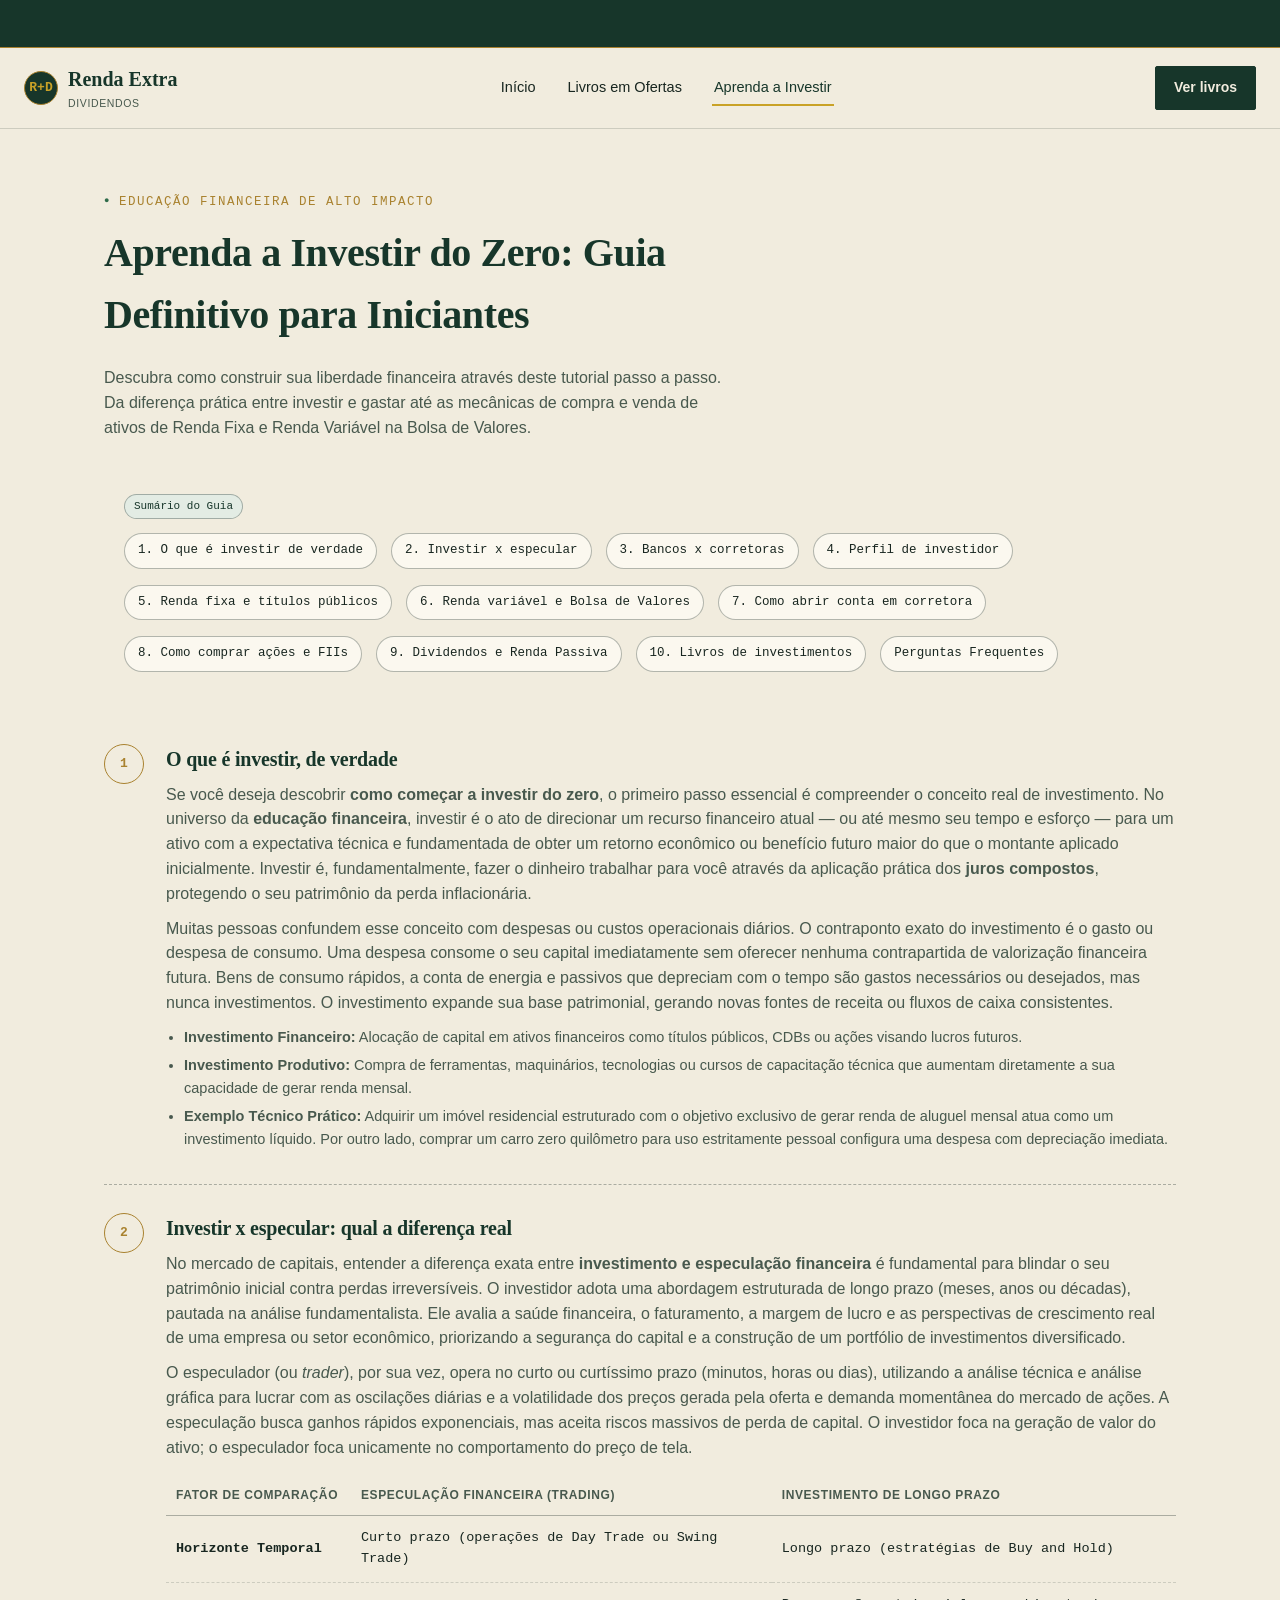
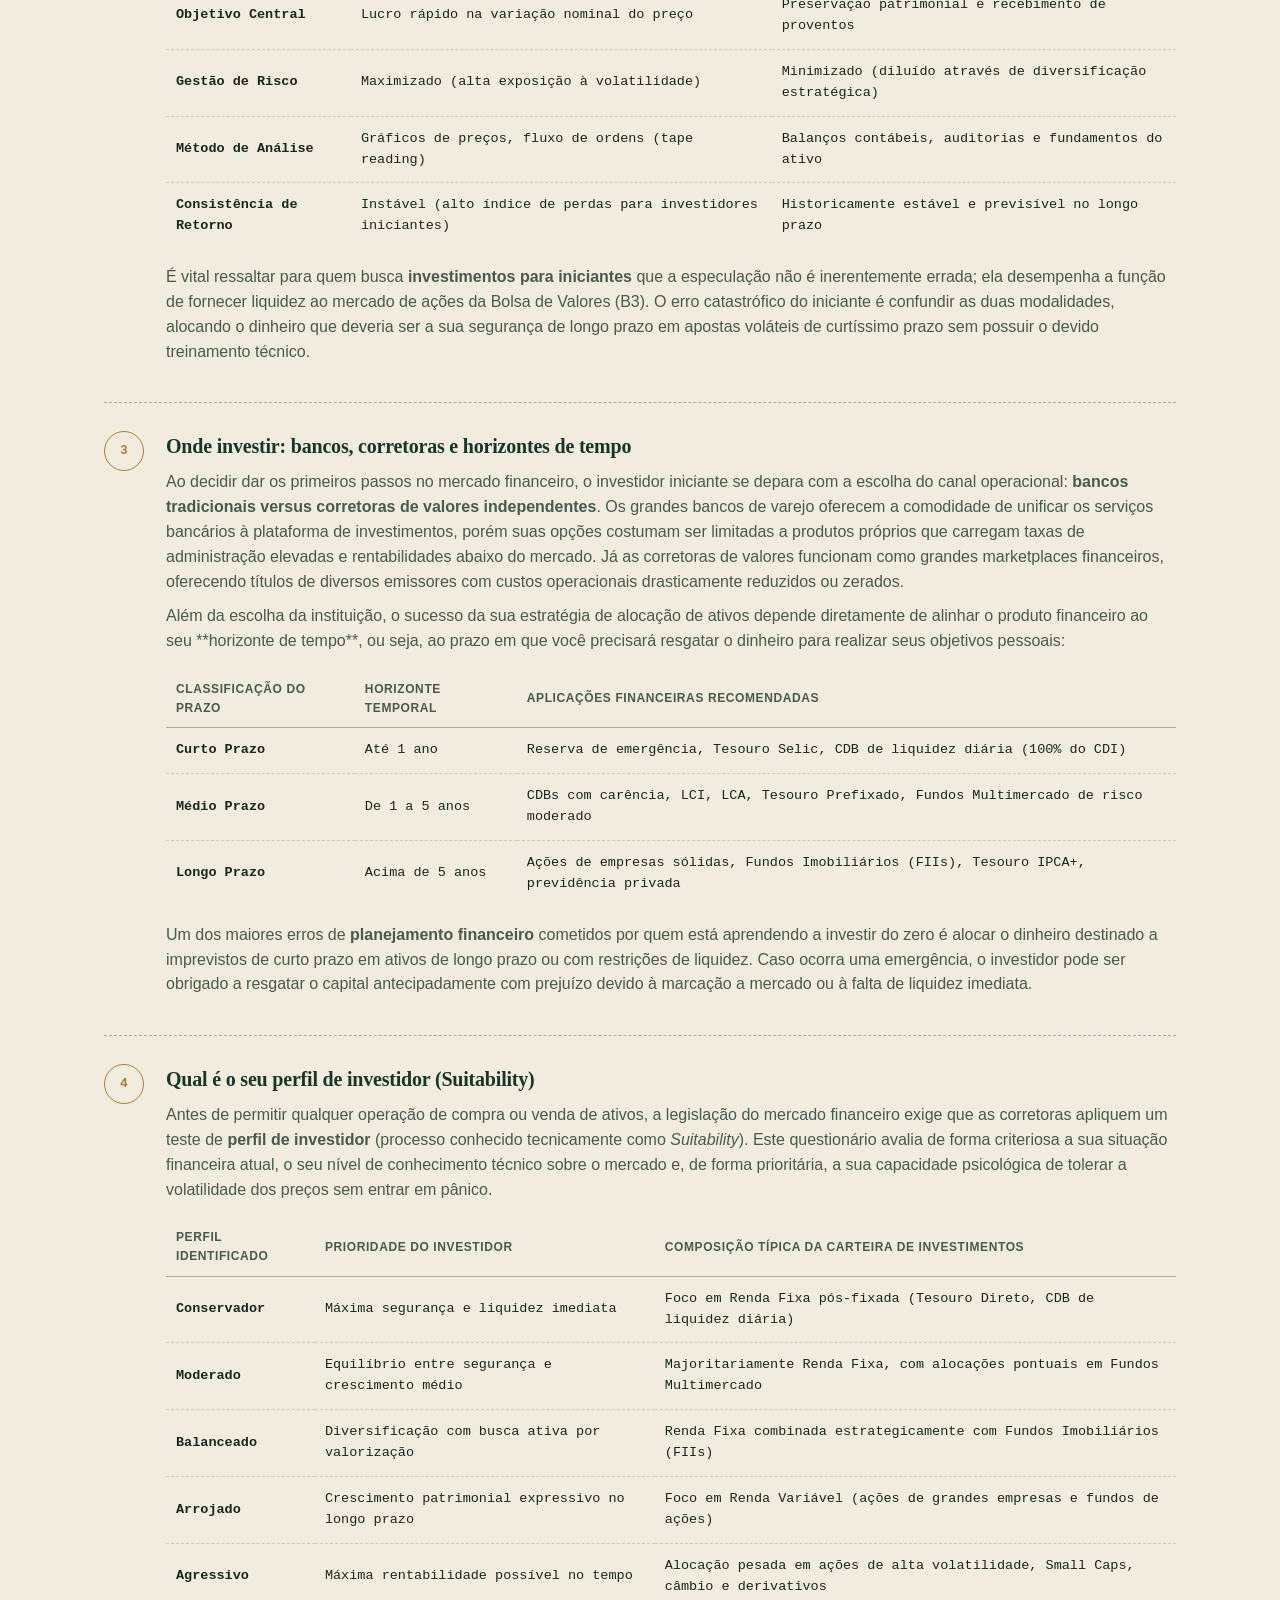
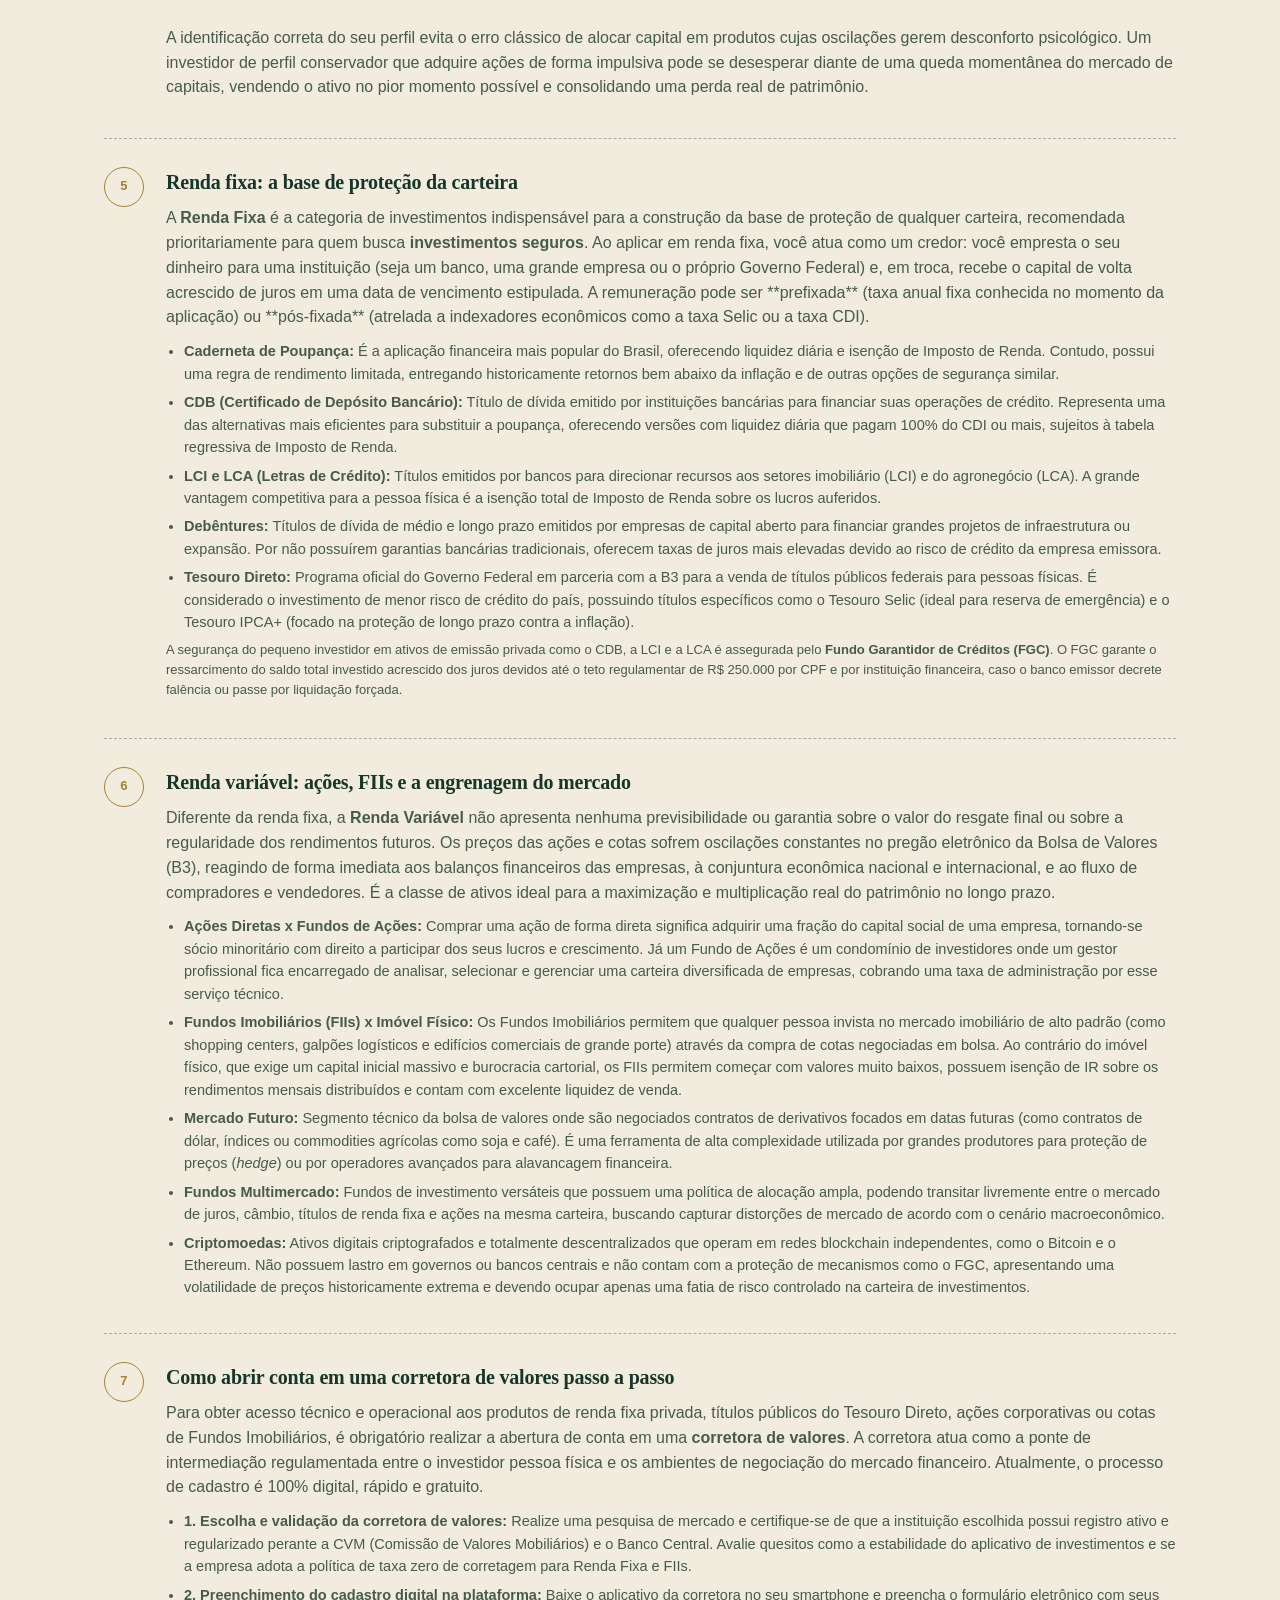
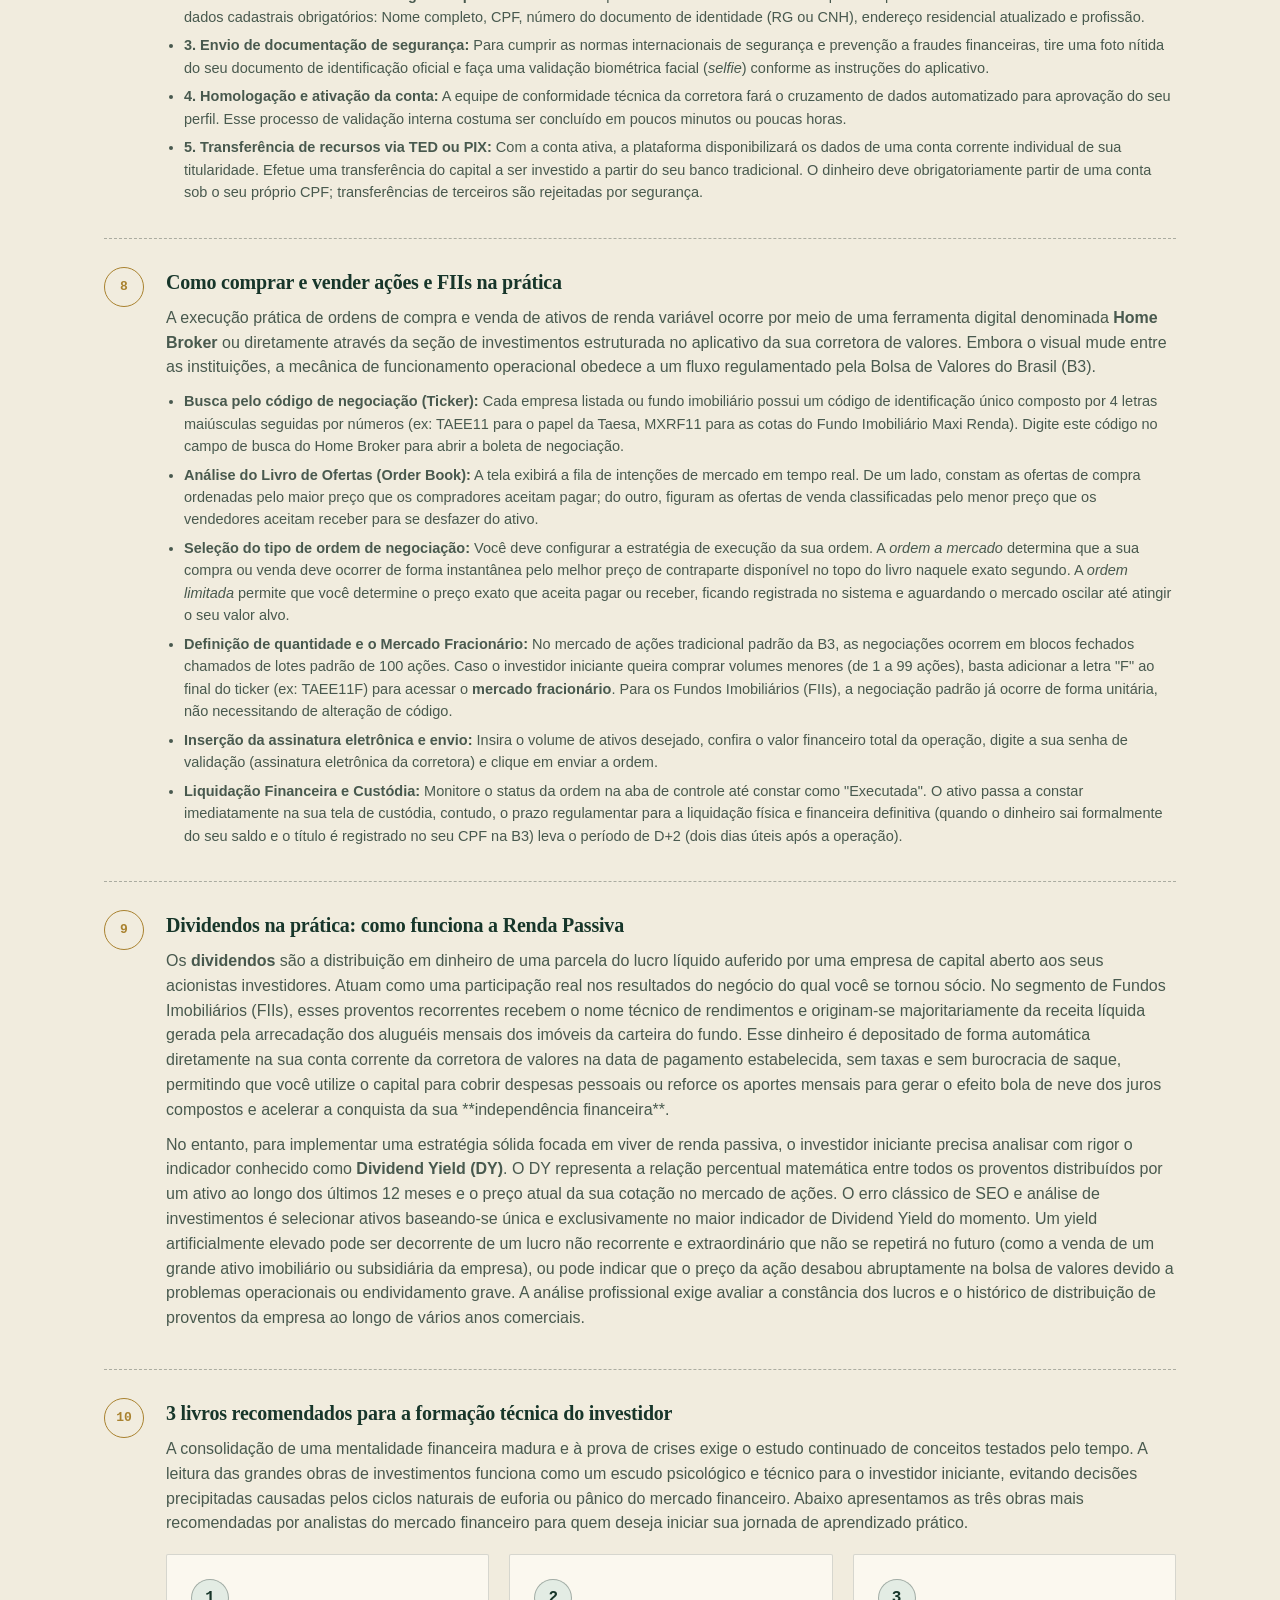
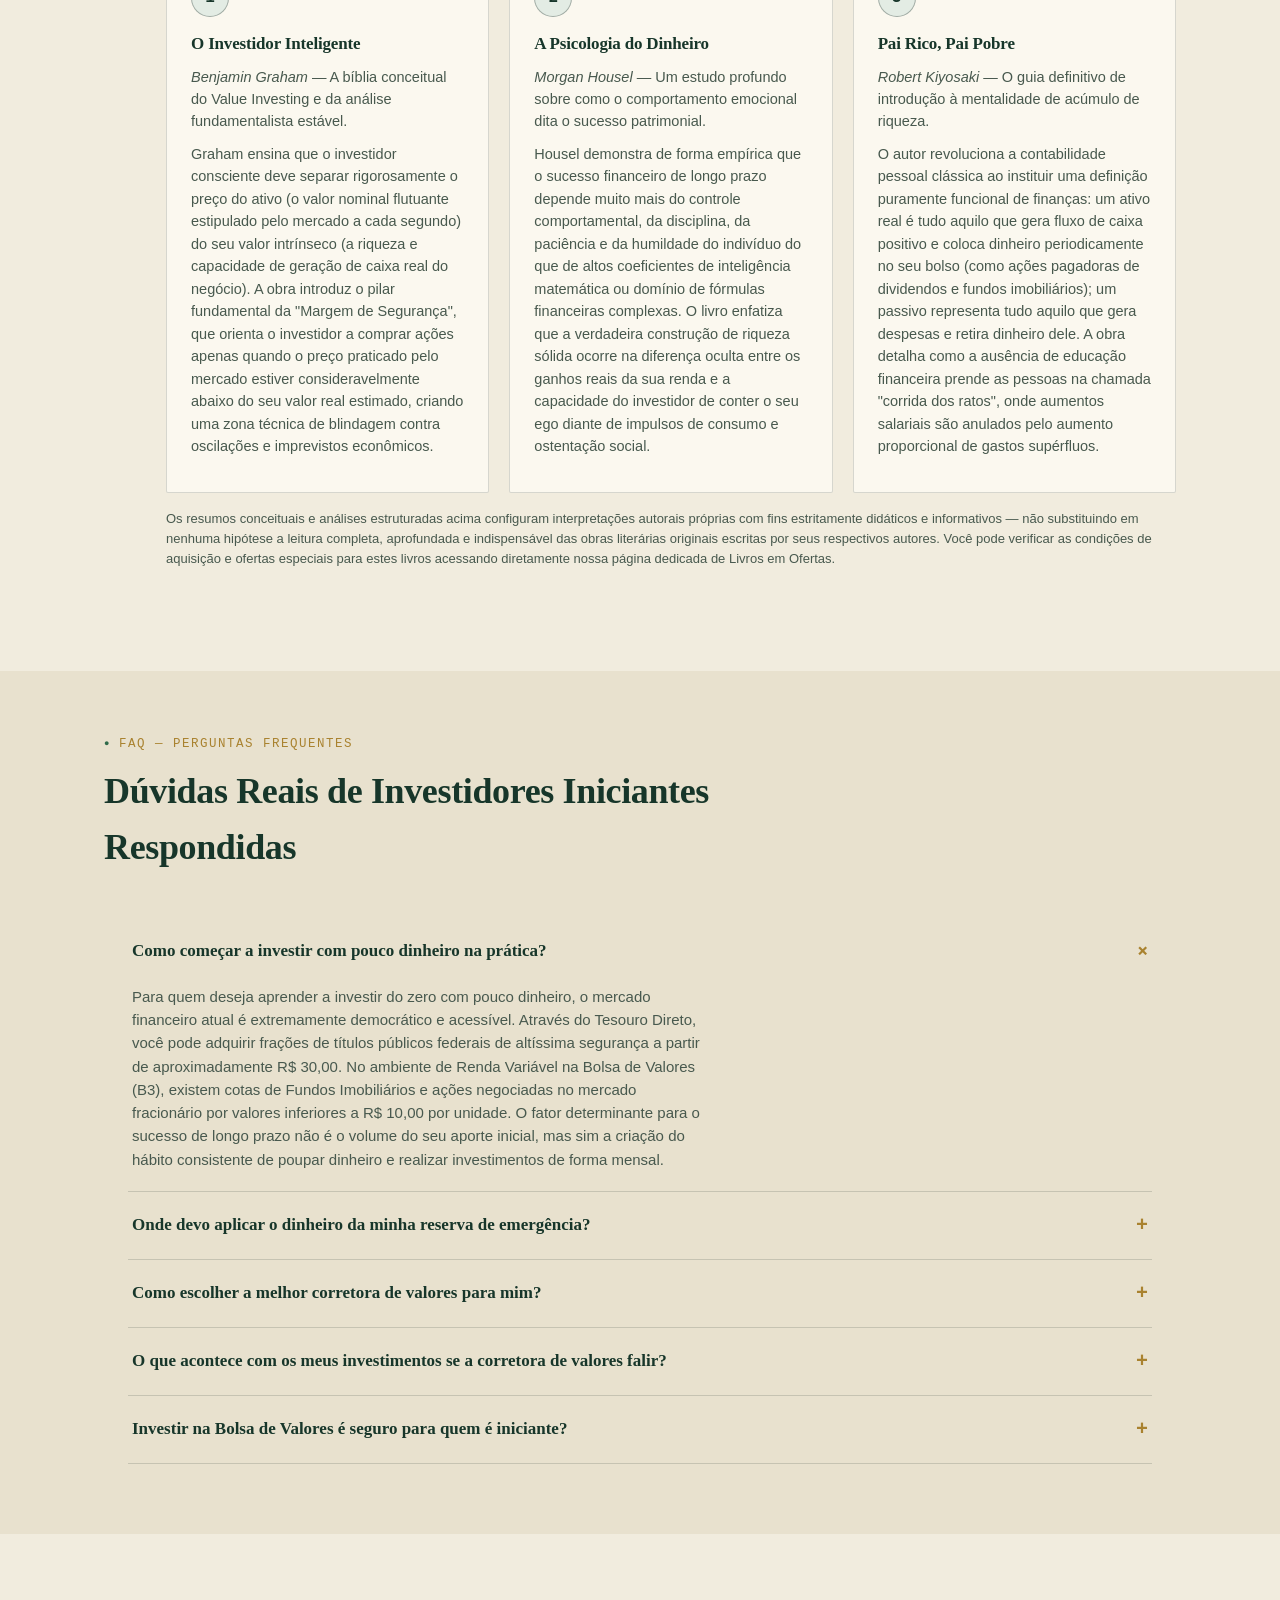
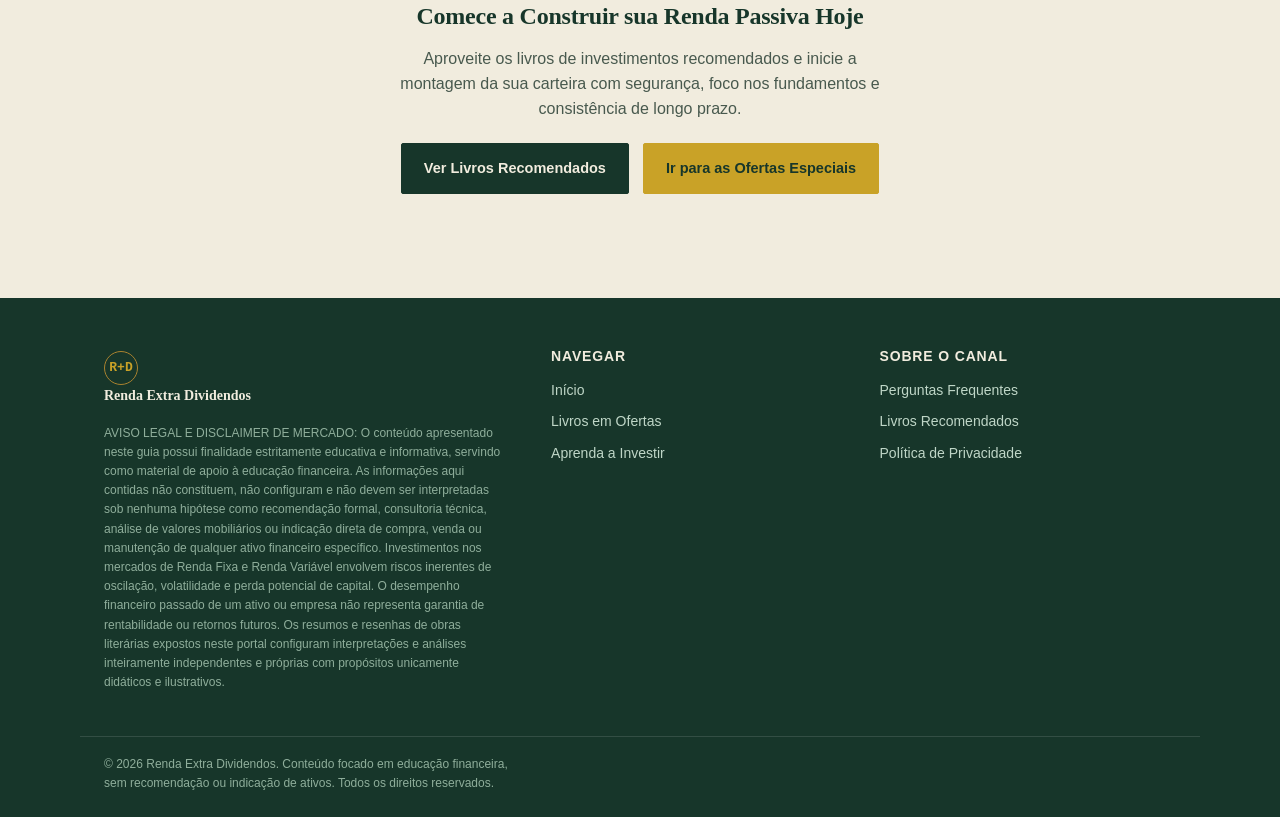
==== commit ec89ed1a: "Add files via upload" ====
--- a/aprenda.html
+++ b/aprenda.html
@@ -3,14 +3,24 @@
 <head>
 <meta charset="UTF-8">
 <meta name="viewport" content="width=device-width, initial-scale=1">
-<title>Aprenda a Investir do Zero — Guia Completo | Renda Extra Dividendos</title>
-<meta name="description" content="Guia completo para começar a investir: o que é investir de verdade, renda fixa, renda variável, como abrir conta numa corretora, como comprar e vender ações e FIIs, e os 3 livros que todo iniciante deveria ler.">
+<title>Aprenda a Investir do Zero — Guia Completo para Iniciantes | Renda Extra Dividendos</title>
+<meta name="description" content="Guia definitivo de como começar a investir do zero. Entenda a diferença entre renda fixa e renda variável, saiba como abrir conta em corretora e como comprar ações na prática.">
+<link rel="canonical" href="https://dividendos.pytksolutions.com.br/aprenda.html" />
+<meta property="og:title" content="Aprenda a Investir do Zero — Guia Completo para Iniciantes | Renda Extra Dividendos">
+<meta property="og:description" content="Quer saber como começar a investir? Aprenda o passo a passo sobre títulos de renda fixa, ações, fundos imobiliários e como montar sua carteira de investimentos com segurança.">
+<meta property="og:type" content="website">
+<meta property="og:url" content="https://dividendos.pytksolutions.com.br/aprenda.html">
+<meta property="og:locale" content="pt_BR">
+<meta property="og:site_name" content="Renda Extra Dividendos">
+<meta name="twitter:card" content="summary">
+<meta name="twitter:title" content="Aprenda a Investir do Zero — Guia Completo | Renda Extra Dividendos">
+<meta name="twitter:description" content="Guia completo focado em educação financeira e investimentos para iniciantes. Descubra como fazer o dinheiro trabalhar para você desde o primeiro passo.">
 <link rel="stylesheet" href="style.css">
 <link rel="manifest" href="manifest.json">
 <meta name="theme-color" content="#17362A">
 <link rel="icon" href="favicon-48.png" sizes="48x48" type="image/png">
 <link rel="icon" href="favicon-32.png" sizes="32x32" type="image/png">
-<link rel="apple-touch-icon" href="apple-touch-icon.png">
+<link class="apple-touch-icon" href="apple-touch-icon.png">
 <meta name="mobile-web-app-capable" content="yes">
 <meta name="apple-mobile-web-app-capable" content="yes">
 <meta name="apple-mobile-web-app-status-bar-style" content="black-translucent">
@@ -22,33 +32,28 @@
   "mainEntity": [
     {
       "@type": "Question",
-      "name": "Preciso de muito dinheiro para abrir conta numa corretora?",
-      "acceptedAnswer": { "@type": "Answer", "text": "Não. A maioria das corretoras brasileiras não cobra nada para abrir conta nem exige valor mínimo de depósito. O valor mínimo de verdade é o preço de um lote do ativo que você quer comprar." }
+      "name": "Como começar a investir com pouco dinheiro?",
+      "acceptedAnswer": { "@type": "Answer", "text": "Para quem quer aprender a investir do zero com pouco dinheiro, o mercado financeiro atual é extremamente acessível. Através do Tesouro Direto, você pode adquirir títulos públicos federais a partir de aproximadamente R$ 30,00. Na Bolsa de Valores (B3), existem cotas de Fundos Imobiliários e ações do mercado fracionário negociadas por menos de R$ 10,00. O mais importante para o iniciante não é o valor do aporte inicial, mas sim criar o hábito de poupar e investir com consistência mensal." }
     },
     {
       "@type": "Question",
-      "name": "Se a corretora quebrar, eu perco meu dinheiro?",
-      "acceptedAnswer": { "@type": "Answer", "text": "As ações, FIIs e outros ativos ficam custodiados na B3 em seu nome (CPF), não na corretora. Se a corretora fechar, o patrimônio continua seu e pode ser transferido para outra. O dinheiro parado em conta na corretora, sem estar investido, é o ponto mais exposto." }
+      "name": "Onde investir o dinheiro da reserva de emergência?",
+      "acceptedAnswer": { "@type": "Answer", "text": "O dinheiro da sua reserva de emergência deve ser aplicado exclusivamente em produtos de Renda Fixa que ofereçam alta segurança e, principalmente, liquidez diária (possibilidade de resgate imediato). As melhores opções do mercado financeiro são o Tesouro Selic ou um CDB de liquidez diária que pague pelo menos 100% do CDI emitido por um banco sólido. Evite colocar esse capital em ações, fundos imobiliários ou títulos com prazo de carência, pois você pode sofrer perdas se precisar sacar o dinheiro às pressas." }
     },
     {
       "@type": "Question",
-      "name": "Dividend yield alto é sempre bom sinal?",
-      "acceptedAnswer": { "@type": "Answer", "text": "Não necessariamente. Um DY muito acima da média do setor pode indicar que o preço da ação caiu bastante (o que aumenta o yield artificialmente) ou que a empresa distribuiu um provento extraordinário que não deve se repetir. Vale olhar o histórico de vários anos, não só o número dos últimos 12 meses." }
+      "name": "Qual é a melhor corretora de valores para iniciantes?",
+      "acceptedAnswer": { "@type": "Answer", "text": "A melhor corretora de valores para quem está começando é aquela que oferece taxa zero de corretagem para ações e Fundos Imobiliários, possui uma plataforma digital (aplicativo e Home Broker) simples e intuitiva, e que esteja devidamente registrada na CVM e no Banco Central. Instituições renomadas como Nu Invest, Toro Investimentos, Rico, Clear e Inter são amplamente utilizadas por investidores iniciantes devido aos custos baixos e interfaces fáceis de navegar." }
     },
     {
       "@type": "Question",
-      "name": "Qual a diferença entre ordem a mercado e ordem limitada?",
-      "acceptedAnswer": { "@type": "Answer", "text": "A ordem a mercado executa na hora, pelo melhor preço disponível no momento — mais rápida, mas você não controla o preço exato. A ordem limitada só executa se o mercado alcançar o preço que você definiu — você controla o preço, mas pode não ser executada." }
+      "name": "O que acontece se a minha corretora de valores falir?",
+      "acceptedAnswer": { "@type": "Answer", "text": "Se a sua corretora de valores falir, você não perde o seu patrimônio. Os ativos de Renda Variável (como ações e FIIs) e os títulos do Tesouro Direto ficam registrados eletronicamente na B3 vinculados diretamente ao seu CPF, e não ao balanço da corretora. Em caso de quebra da instituição intermediária, basta solicitar a transferência de custódia dos seus ativos para outra corretora de sua preferência. Já os investimentos em CDB, LCI e LCA contam com a proteção adicional do Fundo Garantidor de Créditos (FGC) para valores de até R$ 250.000 por CPF e por instituição." }
     },
     {
       "@type": "Question",
-      "name": "Dividendos de ações têm Imposto de Renda?",
-      "acceptedAnswer": { "@type": "Answer", "text": "Hoje, dividendos pagos por ações são isentos de Imposto de Renda para pessoa física. Já os Juros sobre Capital Próprio (JCP) têm retenção na fonte. As regras podem mudar — sempre confirme a legislação vigente antes de decidir." }
-    },
-    {
-      "@type": "Question",
-      "name": "Qual livro devo ler primeiro para começar a investir?",
-      "acceptedAnswer": { "@type": "Answer", "text": "Para organizar a relação com dinheiro no dia a dia, A Psicologia do Dinheiro costuma ser o mais acessível. Pai Rico, Pai Pobre ajuda a mudar a forma de pensar sobre ativos e passivos. O Investidor Inteligente é mais denso e entra em análise de ações — vale ler depois dos outros dois." }
+      "name": "É seguro investir em ações de empresas e Renda Variável?",
+      "acceptedAnswer": { "@type": "Answer", "text": "Investir em ações envolve riscos de oscilação de curto prazo devido à volatilidade natural do mercado de capitais. No entanto, torna-se uma estratégia segura e altamente lucrativa no longo prazo se você focar na montagem de uma carteira diversificada, composta por empresas sólidas, lucrativas e com boa governança corporativa. O risco da renda variável é mitigado através do estudo dos fundamentos das empresas, da diversificação entre diferentes setores econômicos e do foco em receber dividendos ao longo do tempo." }
     }
   ]
 }
@@ -66,12 +71,10 @@
     </a>
     <nav class="links" id="navLinks">
       <a href="index.html">Início</a>
-      <a href="simulador.html">Simulador</a>
-      <a href="carteira.html">Minha Carteira</a>
-      <a href="assistente.html">Assistente IA</a>
+      <a href="ofertas.html">Livros em Ofertas</a>
       <a href="aprenda.html" class="active">Aprenda a Investir</a>
     </nav>
-    <a href="simulador.html" class="nav-cta">Simular agora</a>
+    <a href="ofertas.html" class="nav-cta">Ver livros</a>
     <button class="burger" id="burger">☰</button>
   </div>
 </header>
@@ -79,24 +82,24 @@
 <section style="padding-bottom:12px">
   <div class="wrap">
     <div class="section-head">
-      <div class="eyebrow">Guia completo do investidor</div>
-      <h1 style="font-size:clamp(28px,3.6vw,40px)">Aprenda a investir do zero</h1>
-      <p style="color:var(--ink-soft); max-width:70ch">Da diferença entre investir e gastar até abrir conta numa corretora e comprar sua primeira ação. Dez capítulos curtos, direto ao ponto, mais os três livros que mais ajudam quem está começando.</p>
+      <div class="eyebrow">Educação Financeira de Alto Impacto</div>
+      <h1 style="font-size:clamp(28px,3.6vw,40px)">Aprenda a Investir do Zero: Guia Definitivo para Iniciantes</h1>
+      <p style="color:var(--ink-soft); max-width:70ch">Descubra como construir sua liberdade financeira através deste tutorial passo a passo. Da diferença prática entre investir e gastar até as mecânicas de compra e venda de ativos de Renda Fixa e Renda Variável na Bolsa de Valores.</p>
     </div>
     <div class="panel" style="padding:16px 20px;">
-      <div class="badge" style="margin-bottom:10px;">Sumário</div>
+      <div class="badge" style="margin-bottom:10px;">Sumário do Guia</div>
       <div style="display:flex; flex-wrap:wrap; gap:8px;">
-        <a href="#cap1" class="chip">1. O que é investir</a>
+        <a href="#cap1" class="chip">1. O que é investir de verdade</a>
         <a href="#cap2" class="chip">2. Investir x especular</a>
         <a href="#cap3" class="chip">3. Bancos x corretoras</a>
         <a href="#cap4" class="chip">4. Perfil de investidor</a>
-        <a href="#cap5" class="chip">5. Renda fixa</a>
-        <a href="#cap6" class="chip">6. Renda variável</a>
-        <a href="#cap7" class="chip">7. Abrir conta</a>
-        <a href="#cap8" class="chip">8. Comprar e vender</a>
-        <a href="#cap9" class="chip">9. Dividendos na prática</a>
-        <a href="#cap10" class="chip">10. Livros essenciais</a>
-        <a href="#faq" class="chip">FAQ</a>
+        <a href="#cap5" class="chip">5. Renda fixa e títulos públicos</a>
+        <a href="#cap6" class="chip">6. Renda variável e Bolsa de Valores</a>
+        <a href="#cap7" class="chip">7. Como abrir conta em corretora</a>
+        <a href="#cap8" class="chip">8. Como comprar ações e FIIs</a>
+        <a href="#cap9" class="chip">9. Dividendos e Renda Passiva</a>
+        <a href="#cap10" class="chip">10. Livros de investimentos</a>
+        <a href="#faq" class="chip">Perguntas Frequentes</a>
       </div>
     </div>
   </div>
@@ -105,181 +108,191 @@
 <section style="padding-top:12px">
   <div class="wrap panel">
 
+    <!-- CAPÍTULO 1 -->
     <div class="chapter" id="cap1">
       <div class="num">1</div>
       <div>
         <h3>O que é investir, de verdade</h3>
-        <p>Investir é todo desembolso de recursos — dinheiro ou até tempo — feito com a expectativa de um benefício futuro maior do que o que foi aplicado. Isso vai além da bolsa de valores: existe investimento financeiro, mas também investimento em conhecimento (um curso, uma pós), em meios de produção (um computador de trabalho, uma máquina) e até em experiências que geram algum retorno pra sua vida.</p>
-        <p>O contraponto é a despesa: um desembolso que não gera nenhum benefício mensurável sobre o capital. Um carro de passeio, uma festa de aniversário, a conta de luz — tudo isso é gasto necessário ou desejado, mas não investimento.</p>
-        <ul>
-          <li><b>Todo investimento é um gasto</b> — você está desembolsando dinheiro.</li>
-          <li><b>Mas nem todo gasto é um investimento</b> — só é investimento se gerar um retorno mensurável.</li>
-          <li>Um imóvel alugado é investimento; o carro que você usa pra passear é despesa (ele desvaloriza e só tira dinheiro do seu bolso).</li>
-        </ul>
-      </div>
-    </div>
-
+        <p>Se você deseja descobrir <b>como começar a investir do zero</b>, o primeiro passo essencial é compreender o conceito real de investimento. No universo da <b>educação financeira</b>, investir é o ato de direcionar um recurso financeiro atual — ou até mesmo seu tempo e esforço — para um ativo com a expectativa técnica e fundamentada de obter um retorno econômico ou benefício futuro maior do que o montante aplicado inicialmente. Investir é, fundamentalmente, fazer o dinheiro trabalhar para você através da aplicação prática dos <b>juros compostos</b>, protegendo o seu patrimônio da perda inflacionária.</p>
+        <p>Muitas pessoas confundem esse conceito com despesas ou custos operacionais diários. O contraponto exato do investimento é o gasto ou despesa de consumo. Uma despesa consome o seu capital imediatamente sem oferecer nenhuma contrapartida de valorização financeira futura. Bens de consumo rápidos, a conta de energia e passivos que depreciam com o tempo são gastos necessários ou desejados, mas nunca investimentos. O investimento expande sua base patrimonial, gerando novas fontes de receita ou fluxos de caixa consistentes.</p>
+        <ul>
+          <li><b>Investimento Financeiro:</b> Alocação de capital em ativos financeiros como títulos públicos, CDBs ou ações visando lucros futuros.</li>
+          <li><b>Investimento Produtivo:</b> Compra de ferramentas, maquinários, tecnologias ou cursos de capacitação técnica que aumentam diretamente a sua capacidade de gerar renda mensal.</li>
+          <li><b>Exemplo Técnico Prático:</b> Adquirir um imóvel residencial estruturado com o objetivo exclusivo de gerar renda de aluguel mensal atua como um investimento líquido. Por outro lado, comprar um carro zero quilômetro para uso estritamente pessoal configura uma despesa com depreciação imediata.</li>
+        </ul>
+      </div>
+    </div>
+
+    <!-- CAPÍTULO 2 -->
     <div class="chapter" id="cap2">
       <div class="num">2</div>
       <div>
-        <h3>Investir x especular: qual a diferença</h3>
-        <p>Investir é aplicar recursos buscando rentabilidade no longo prazo, priorizando preservar o capital. Especular é tentar obter lucro rápido, aceitando mais risco em troca de mais retorno potencial. Na prática, quase todo investimento tem algum grau de risco — o que separa o investidor do especulador não é "ter risco ou não", é o horizonte de tempo e o quanto de risco cada um está disposto a assumir.</p>
+        <h3>Investir x especular: qual a diferença real</h3>
+        <p>No mercado de capitais, entender a diferença exata entre <b>investimento e especulação financeira</b> é fundamental para blindar o seu patrimônio inicial contra perdas irreversíveis. O investidor adota uma abordagem estruturada de longo prazo (meses, anos ou décadas), pautada na análise fundamentalista. Ele avalia a saúde financeira, o faturamento, a margem de lucro e as perspectivas de crescimento real de uma empresa ou setor econômico, priorizando a segurança do capital e a construção de um portfólio de investimentos diversificado.</p>
+        <p>O especulador (ou <i>trader</i>), por sua vez, opera no curto ou curtíssimo prazo (minutos, horas ou dias), utilizando a análise técnica e análise gráfica para lucrar com as oscilações diárias e a volatilidade dos preços gerada pela oferta e demanda momentânea do mercado de ações. A especulação busca ganhos rápidos exponenciais, mas aceita riscos massivos de perda de capital. O investidor foca na geração de valor do ativo; o especulador foca unicamente no comportamento do preço de tela.</p>
         <div style="overflow-x:auto; margin:16px 0;">
         <table class="ledger">
-          <thead><tr><th></th><th>Especulador</th><th>Investidor</th></tr></thead>
+          <thead><tr><th>Fator de Comparação</th><th>Especulação Financeira (Trading)</th><th>Investimento de Longo Prazo</th></tr></thead>
           <tbody>
-            <tr><td>Prazo das operações</td><td>Curto prazo</td><td>Longo prazo</td></tr>
-            <tr><td>Motivação principal</td><td>Lucro rápido</td><td>Preservação do capital</td></tr>
-            <tr><td>Relação com o risco</td><td>Maximiza</td><td>Minimiza</td></tr>
-            <tr><td>Estilo de portfólio</td><td>Concentrado</td><td>Diversificado</td></tr>
-            <tr><td>Chance de sucesso no longo prazo</td><td>Baixa</td><td>Alta</td></tr>
+            <tr><td><b>Horizonte Temporal</b></td><td>Curto prazo (operações de Day Trade ou Swing Trade)</td><td>Longo prazo (estratégias de Buy and Hold)</td></tr>
+            <tr><td><b>Objetivo Central</b></td><td>Lucro rápido na variação nominal do preço</td><td>Preservação patrimonial e recebimento de proventos</td></tr>
+            <tr><td><b>Gestão de Risco</b></td><td>Maximizado (alta exposição à volatilidade)</td><td>Minimizado (diluído através de diversificação estratégica)</td></tr>
+            <tr><td><b>Método de Análise</b></td><td>Gráficos de preços, fluxo de ordens (tape reading)</td><td>Balanços contábeis, auditorias e fundamentos do ativo</td></tr>
+            <tr><td><b>Consistência de Retorno</b></td><td>Instável (alto índice de perdas para investidores iniciantes)</td><td>Historicamente estável e previsível no longo prazo</td></tr>
           </tbody>
         </table>
         </div>
-        <p>Vale dizer: especulação não é "errada". Ela dá liquidez ao mercado — só conseguimos comprar uma ação, FII ou imóvel quando existe alguém disposto a vender, e essa pessoa costuma ser um especulador. O problema é confundir os dois papéis sem perceber, tratando uma aposta de curto prazo como se fosse um investimento de longo prazo.</p>
-      </div>
-    </div>
-
+        <p>É vital ressaltar para quem busca <b>investimentos para iniciantes</b> que a especulação não é inerentemente errada; ela desempenha a função de fornecer liquidez ao mercado de ações da Bolsa de Valores (B3). O erro catastrófico do iniciante é confundir as duas modalidades, alocando o dinheiro que deveria ser a sua segurança de longo prazo em apostas voláteis de curtíssimo prazo sem possuir o devido treinamento técnico.</p>
+      </div>
+    </div>
+
+    <!-- CAPÍTULO 3 -->
     <div class="chapter" id="cap3">
       <div class="num">3</div>
       <div>
         <h3>Onde investir: bancos, corretoras e horizontes de tempo</h3>
-        <p>De forma geral, existem dois canais para investir no Brasil: bancos tradicionais, que costumam oferecer uma linha mais limitada de produtos (muitas vezes com taxas maiores), e corretoras independentes, que dão acesso a uma variedade maior de investimentos, geralmente com custos menores. Nenhum dos dois é "o certo" — vale comparar taxas e a plataforma antes de escolher.</p>
-        <p>Outro ponto importante é alinhar o produto ao prazo em que você vai precisar do dinheiro:</p>
+        <p>Ao decidir dar os primeiros passos no mercado financeiro, o investidor iniciante se depara com a escolha do canal operacional: <b>bancos tradicionais versus corretoras de valores independentes</b>. Os grandes bancos de varejo oferecem a comodidade de unificar os serviços bancários à plataforma de investimentos, porém suas opções costumam ser limitadas a produtos próprios que carregam taxas de administração elevadas e rentabilidades abaixo do mercado. Já as corretoras de valores funcionam como grandes marketplaces financeiros, oferecendo títulos de diversos emissores com custos operacionais drasticamente reduzidos ou zerados.</p>
+        <p>Além da escolha da instituição, o sucesso da sua estratégia de alocação de ativos depende diretamente de alinhar o produto financeiro ao seu **horizonte de tempo**, ou seja, ao prazo em que você precisará resgatar o dinheiro para realizar seus objetivos pessoais:</p>
         <div style="overflow-x:auto; margin:16px 0;">
         <table class="ledger">
-          <thead><tr><th>Prazo</th><th>Horizonte</th><th>Produtos mais adequados</th></tr></thead>
+          <thead><tr><th>Classificação do Prazo</th><th>Horizonte Temporal</th><th>Aplicações Financeiras Recomendadas</th></tr></thead>
           <tbody>
-            <tr><td>Curto prazo</td><td>Até 1 ano</td><td>Poupança, CDB de liquidez diária, Tesouro Selic</td></tr>
-            <tr><td>Médio prazo</td><td>1 a 5 anos</td><td>Fundos multimercado, Tesouro Direto em geral, CDBs, fundos de renda fixa</td></tr>
-            <tr><td>Longo prazo</td><td>Acima de 5 anos</td><td>Ações, fundos imobiliários, imóveis</td></tr>
+            <tr><td><b>Curto Prazo</b></td><td>Até 1 ano</td><td>Reserva de emergência, Tesouro Selic, CDB de liquidez diária (100% do CDI)</td></tr>
+            <tr><td><b>Médio Prazo</b></td><td>De 1 a 5 anos</td><td>CDBs com carência, LCI, LCA, Tesouro Prefixado, Fundos Multimercado de risco moderado</td></tr>
+            <tr><td><b>Longo Prazo</b></td><td>Acima de 5 anos</td><td>Ações de empresas sólidas, Fundos Imobiliários (FIIs), Tesouro IPCA+, previdência privada</td></tr>
           </tbody>
         </table>
         </div>
-        <p>Investir de forma consciente, alinhada aos seus objetivos e à sua tolerância a risco, costuma encurtar bastante o caminho até suas metas — o contrário também é verdade: usar o produto errado pro prazo errado é uma das formas mais comuns de se frustrar com investimentos.</p>
-      </div>
-    </div>
-
+        <p>Um dos maiores erros de <b>planejamento financeiro</b> cometidos por quem está aprendendo a investir do zero é alocar o dinheiro destinado a imprevistos de curto prazo em ativos de longo prazo ou com restrições de liquidez. Caso ocorra uma emergência, o investidor pode ser obrigado a resgatar o capital antecipadamente com prejuízo devido à marcação a mercado ou à falta de liquidez imediata.</p>
+      </div>
+    </div>
+
+    <!-- CAPÍTULO 4 -->
     <div class="chapter" id="cap4">
       <div class="num">4</div>
       <div>
-        <h3>Qual é o seu perfil de investidor</h3>
-        <p>Antes de escolher qualquer ativo, vale entender qual é a sua tolerância a risco. As corretoras chamam isso de "suitability" e costumam pedir pra você responder um questionário no cadastro — mas entender o conceito ajuda a montar uma carteira que você realmente aguenta segurar nos momentos ruins.</p>
+        <h3>Qual é o seu perfil de investidor (Suitability)</h3>
+        <p>Antes de permitir qualquer operação de compra ou venda de ativos, a legislação do mercado financeiro exige que as corretoras apliquem um teste de <b>perfil de investidor</b> (processo conhecido tecnicamente como <i>Suitability</i>). Este questionário avalia de forma criteriosa a sua situação financeira atual, o seu nível de conhecimento técnico sobre o mercado e, de forma prioritária, a sua capacidade psicológica de tolerar a volatilidade dos preços sem entrar em pânico.</p>
         <div style="overflow-x:auto; margin:16px 0;">
         <table class="ledger">
-          <thead><tr><th>Perfil</th><th>Prioridade</th><th>Tipos de investimento</th></tr></thead>
+          <thead><tr><th>Perfil Identificado</th><th>Prioridade do Investidor</th><th>Composição Típica da Carteira de Investimentos</th></tr></thead>
           <tbody>
-            <tr><td><b>Conservador</b></td><td>Segurança e liquidez, prefere retornos previsíveis</td><td>Renda fixa; pequena parcela em fundos imobiliários</td></tr>
-            <tr><td><b>Moderado</b></td><td>Segurança com pouco risco</td><td>Renda fixa; fundos multimercado</td></tr>
-            <tr><td><b>Balanceado</b></td><td>Apetite para buscar ganhos mais expressivos</td><td>Renda fixa; multimercado; fundos imobiliários</td></tr>
-            <tr><td><b>Arrojado</b></td><td>Ganhos de longo prazo, aceita perder uma pequena parte do patrimônio</td><td>Portfólio diversificado com ações e câmbio</td></tr>
-            <tr><td><b>Agressivo</b></td><td>Máximo retorno possível, aceita perder uma parte relevante do patrimônio</td><td>Portfólio diversificado e concentrado em renda variável</td></tr>
+            <tr><td><b>Conservador</b></td><td>Máxima segurança e liquidez imediata</td><td>Foco em Renda Fixa pós-fixada (Tesouro Direto, CDB de liquidez diária)</td></tr>
+            <tr><td><b>Moderado</b></td><td>Equilíbrio entre segurança e crescimento médio</td><td>Majoritariamente Renda Fixa, com alocações pontuais em Fundos Multimercado</td></tr>
+            <tr><td><b>Balanceado</b></td><td>Diversificação com busca ativa por valorização</td><td>Renda Fixa combinada estrategicamente com Fundos Imobiliários (FIIs)</td></tr>
+            <tr><td><b>Arrojado</b></td><td>Crescimento patrimonial expressivo no longo prazo</td><td>Foco em Renda Variável (ações de grandes empresas e fundos de ações)</td></tr>
+            <tr><td><b>Agressivo</b></td><td>Máxima rentabilidade possível no tempo</td><td>Alocação pesada em ações de alta volatilidade, Small Caps, câmbio e derivativos</td></tr>
           </tbody>
         </table>
         </div>
-        <p>Não existe perfil "melhor" — existe o perfil que combina com sua realidade financeira e com o quanto de oscilação você consegue tolerar sem tomar decisões por pânico.</p>
-      </div>
-    </div>
-
+        <p>A identificação correta do seu perfil evita o erro clássico de alocar capital em produtos cujas oscilações gerem desconforto psicológico. Um investidor de perfil conservador que adquire ações de forma impulsiva pode se desesperar diante de uma queda momentânea do mercado de capitais, vendendo o ativo no pior momento possível e consolidando uma perda real de patrimônio.</p>
+      </div>
+    </div>
+
+    <!-- CAPÍTULO 5 -->
     <div class="chapter" id="cap5">
       <div class="num">5</div>
       <div>
-        <h3>Renda fixa: a base da carteira</h3>
-        <p>Na renda fixa, você empresta dinheiro para alguém — um banco, uma empresa ou o governo — e recebe de volta o valor emprestado mais juros, seguindo uma regra combinada desde o início. Existem duas lógicas de remuneração: <b>pré-fixada</b>, quando você já sabe a taxa de juros que vai receber no resgate, e <b>pós-fixada</b>, quando você sabe o indicador (como a Selic) mas não a taxa final, que só se confirma no vencimento.</p>
-        <ul>
-          <li><b>Poupança</b> — a mais tradicional e conservadora. Rende a cada 30 dias e é isenta de Imposto de Renda, mas normalmente rende menos que outras opções de renda fixa com risco parecido.</li>
-          <li><b>CDB (Certificado de Depósito Bancário)</b> — você empresta dinheiro para o banco. Rende mais que a poupança, mas paga Imposto de Renda; a liquidez varia conforme o título.</li>
-          <li><b>LCI e LCA</b> — captam recursos para os setores imobiliário (LCI) e agropecuário (LCA). Costumam pagar mais que a poupança, são isentas de Imposto de Renda, mas geralmente só podem ser resgatadas no vencimento.</li>
-          <li><b>Debênture</b> — um empréstimo para uma empresa não financeira. O risco principal é a empresa não conseguir pagar; a rentabilidade varia bastante conforme quem emite.</li>
-          <li><b>Tesouro Direto</b> — títulos da dívida pública, com o governo como garantidor. Existem versões atreladas à Selic, prefixadas e atreladas à inflação (IPCA), cada uma com um perfil de risco diferente.</li>
-        </ul>
-        <p class="small">A maioria desses produtos com emissor privado (CDB, LCI, LCA) conta com garantia do Fundo Garantidor de Créditos (FGC) até um limite por CPF e instituição — vale confirmar o valor atual antes de investir, porque ele pode mudar.</p>
-      </div>
-    </div>
-
+        <h3>Renda fixa: a base de proteção da carteira</h3>
+        <p>A <b>Renda Fixa</b> é a categoria de investimentos indispensável para a construção da base de proteção de qualquer carteira, recomendada prioritariamente para quem busca <b>investimentos seguros</b>. Ao aplicar em renda fixa, você atua como um credor: você empresta o seu dinheiro para uma instituição (seja um banco, uma grande empresa ou o próprio Governo Federal) e, em troca, recebe o capital de volta acrescido de juros em uma data de vencimento estipulada. A remuneração pode ser **prefixada** (taxa anual fixa conhecida no momento da aplicação) ou **pós-fixada** (atrelada a indexadores econômicos como a taxa Selic ou a taxa CDI).</p>
+        <ul>
+          <li><b>Caderneta de Poupança:</b> É a aplicação financeira mais popular do Brasil, oferecendo liquidez diária e isenção de Imposto de Renda. Contudo, possui uma regra de rendimento limitada, entregando historicamente retornos bem abaixo da inflação e de outras opções de segurança similar.</li>
+          <li><b>CDB (Certificado de Depósito Bancário):</b> Título de dívida emitido por instituições bancárias para financiar suas operações de crédito. Representa uma das alternativas mais eficientes para substituir a poupança, oferecendo versões com liquidez diária que pagam 100% do CDI ou mais, sujeitos à tabela regressiva de Imposto de Renda.</li>
+          <li><b>LCI e LCA (Letras de Crédito):</b> Títulos emitidos por bancos para direcionar recursos aos setores imobiliário (LCI) e do agronegócio (LCA). A grande vantagem competitiva para a pessoa física é a isenção total de Imposto de Renda sobre os lucros auferidos.</li>
+          <li><b>Debêntures:</b> Títulos de dívida de médio e longo prazo emitidos por empresas de capital aberto para financiar grandes projetos de infraestrutura ou expansão. Por não possuírem garantias bancárias tradicionais, oferecem taxas de juros mais elevadas devido ao risco de crédito da empresa emissora.</li>
+          <li><b>Tesouro Direto:</b> Programa oficial do Governo Federal em parceria com a B3 para a venda de títulos públicos federais para pessoas físicas. É considerado o investimento de menor risco de crédito do país, possuindo títulos específicos como o Tesouro Selic (ideal para reserva de emergência) e o Tesouro IPCA+ (focado na proteção de longo prazo contra a inflação).</li>
+        </ul>
+        <p class="small">A segurança do pequeno investidor em ativos de emissão privada como o CDB, a LCI e a LCA é assegurada pelo <b>Fundo Garantidor de Créditos (FGC)</b>. O FGC garante o ressarcimento do saldo total investido acrescido dos juros devidos até o teto regulamentar de R$ 250.000 por CPF e por instituição financeira, caso o banco emissor decrete falência ou passe por liquidação forçada.</p>
+      </div>
+    </div>
+
+    <!-- CAPÍTULO 6 -->
     <div class="chapter" id="cap6">
       <div class="num">6</div>
       <div>
-        <h3>Renda variável: ações, FIIs e outras classes</h3>
-        <p>Na renda variável, o retorno não é combinado antecipadamente — ele depende do desempenho do ativo, que pode subir ou cair conforme o mercado.</p>
-        <ul>
-          <li><b>Ações x fundos de ações</b> — comprar uma ação direto te torna sócio daquela empresa; um fundo de ações reúne o dinheiro de vários investidores e um gestor decide em quais ações investir, cobrando uma taxa por isso. Ações dão mais controle, fundos dão mais diversificação com menos trabalho de análise.</li>
-          <li><b>FIIs x imóvel físico</b> — um Fundo de Investimento Imobiliário permite investir em imóveis (ou em recebíveis do setor) comprando cotas na bolsa, com muito mais liquidez do que comprar um imóvel de verdade, e com valores de entrada bem menores.</li>
-          <li><b>Mercado futuro</b> — contratos que travam hoje um preço para uma negociação futura (moedas, índices, commodities agrícolas). É uma ferramenta mais avançada, usada tanto para proteção (hedge) quanto para especulação.</li>
-          <li><b>Fundos multimercado</b> — misturam diferentes classes de ativos (renda fixa, câmbio, ações) numa única carteira gerida por profissionais, buscando diversificação com um único investimento.</li>
-          <li><b>Criptomoedas</b> — ativos digitais baseados em blockchain, sem garantias como o FGC e com volatilidade historicamente bem mais alta que ações. Vale tratar como uma parcela pequena e consciente da carteira, nunca como reserva de emergência.</li>
-        </ul>
-      </div>
-    </div>
-
+        <h3>Renda variável: ações, FIIs e a engrenagem do mercado</h3>
+        <p>Diferente da renda fixa, a <b>Renda Variável</b> não apresenta nenhuma previsibilidade ou garantia sobre o valor do resgate final ou sobre a regularidade dos rendimentos futuros. Os preços das ações e cotas sofrem oscilações constantes no pregão eletrônico da Bolsa de Valores (B3), reagindo de forma imediata aos balanços financeiros das empresas, à conjuntura econômica nacional e internacional, e ao fluxo de compradores e vendedores. É a classe de ativos ideal para a maximização e multiplicação real do patrimônio no longo prazo.</p>
+        <ul>
+          <li><b>Ações Diretas x Fundos de Ações:</b> Comprar uma ação de forma direta significa adquirir uma fração do capital social de uma empresa, tornando-se sócio minoritário com direito a participar dos seus lucros e crescimento. Já um Fundo de Ações é um condomínio de investidores onde um gestor profissional fica encarregado de analisar, selecionar e gerenciar uma carteira diversificada de empresas, cobrando uma taxa de administração por esse serviço técnico.</li>
+          <li><b>Fundos Imobiliários (FIIs) x Imóvel Físico:</b> Os Fundos Imobiliários permitem que qualquer pessoa invista no mercado imobiliário de alto padrão (como shopping centers, galpões logísticos e edifícios comerciais de grande porte) através da compra de cotas negociadas em bolsa. Ao contrário do imóvel físico, que exige um capital inicial massivo e burocracia cartorial, os FIIs permitem começar com valores muito baixos, possuem isenção de IR sobre os rendimentos mensais distribuídos e contam com excelente liquidez de venda.</li>
+          <li><b>Mercado Futuro:</b> Segmento técnico da bolsa de valores onde são negociados contratos de derivativos focados em datas futuras (como contratos de dólar, índices ou commodities agrícolas como soja e café). É uma ferramenta de alta complexidade utilizada por grandes produtores para proteção de preços (<i>hedge</i>) ou por operadores avançados para alavancagem financeira.</li>
+          <li><b>Fundos Multimercado:</b> Fundos de investimento versáteis que possuem uma política de alocação ampla, podendo transitar livremente entre o mercado de juros, câmbio, títulos de renda fixa e ações na mesma carteira, buscando capturar distorções de mercado de acordo com o cenário macroeconômico.</li>
+          <li><b>Criptomoedas:</b> Ativos digitais criptografados e totalmente descentralizados que operam em redes blockchain independentes, como o Bitcoin e o Ethereum. Não possuem lastro em governos ou bancos centrais e não contam com a proteção de mecanismos como o FGC, apresentando uma volatilidade de preços historicamente extrema e devendo ocupar apenas uma fatia de risco controlado na carteira de investimentos.</li>
+        </ul>
+      </div>
+    </div>
+
+    <!-- CAPÍTULO 7 -->
     <div class="chapter" id="cap7">
       <div class="num">7</div>
       <div>
-        <h3>Como abrir conta numa corretora</h3>
-        <p>Abrir conta é mais simples do que parece e, na grande maioria das corretoras brasileiras, não custa nada:</p>
-        <ul>
-          <li><b>Escolha a corretora</b> — confirme que ela é registrada na CVM e é participante da B3, compare taxas de corretagem e custódia, e veja se a plataforma (app ou home broker) agrada.</li>
-          <li><b>Preencha o cadastro</b> — normalmente CPF, RG ou CNH, comprovante de residência e dados de uma conta bancária no seu nome.</li>
-          <li><b>Aguarde a aprovação</b> — costuma levar de poucas horas a alguns dias úteis.</li>
-          <li><b>Transfira dinheiro</b> — via TED ou PIX, sempre de uma conta com a mesma titularidade (seu CPF), para a conta da corretora.</li>
-          <li><b>Comece a operar</b> — o dinheiro cai na sua conta na corretora e já pode ser usado para comprar ativos pelo home broker ou aplicativo.</li>
-        </ul>
-      </div>
-    </div>
-
+        <h3>Como abrir conta em uma corretora de valores passo a passo</h3>
+        <p>Para obter acesso técnico e operacional aos produtos de renda fixa privada, títulos públicos do Tesouro Direto, ações corporativas ou cotas de Fundos Imobiliários, é obrigatório realizar a abertura de conta em uma <b>corretora de valores</b>. A corretora atua como a ponte de intermediação regulamentada entre o investidor pessoa física e os ambientes de negociação do mercado financeiro. Atualmente, o processo de cadastro é 100% digital, rápido e gratuito.</p>
+        <ul>
+          <li><b>1. Escolha e validação da corretora de valores:</b> Realize uma pesquisa de mercado e certifique-se de que a instituição escolhida possui registro ativo e regularizado perante a CVM (Comissão de Valores Mobiliários) e o Banco Central. Avalie quesitos como a estabilidade do aplicativo de investimentos e se a empresa adota a política de taxa zero de corretagem para Renda Fixa e FIIs.</li>
+          <li><b>2. Preenchimento do cadastro digital na plataforma:</b> Baixe o aplicativo da corretora no seu smartphone e preencha o formulário eletrônico com seus dados cadastrais obrigatórios: Nome completo, CPF, número do documento de identidade (RG ou CNH), endereço residencial atualizado e profissão.</li>
+          <li><b>3. Envio de documentação de segurança:</b> Para cumprir as normas internacionais de segurança e prevenção a fraudes financeiras, tire uma foto nítida do seu documento de identificação oficial e faça uma validação biométrica facial (<i>selfie</i>) conforme as instruções do aplicativo.</li>
+          <li><b>4. Homologação e ativação da conta:</b> A equipe de conformidade técnica da corretora fará o cruzamento de dados automatizado para aprovação do seu perfil. Esse processo de validação interna costuma ser concluído em poucos minutos ou poucas horas.</li>
+          <li><b>5. Transferência de recursos via TED ou PIX:</b> Com a conta ativa, a plataforma disponibilizará os dados de uma conta corrente individual de sua titularidade. Efetue uma transferência do capital a ser investido a partir do seu banco tradicional. O dinheiro deve obrigatoriamente partir de uma conta sob o seu próprio CPF; transferências de terceiros são rejeitadas por segurança.</li>
+        </ul>
+      </div>
+    </div>
+
+    <!-- CAPÍTULO 8 -->
     <div class="chapter" id="cap8">
       <div class="num">8</div>
       <div>
         <h3>Como comprar e vender ações e FIIs na prática</h3>
-        <ul>
-          <li><b>Busque o ticker</b> — o código do ativo (ex: TAEE11, MXRF11) na barra de busca do home broker ou app.</li>
-          <li><b>Veja o livro de ofertas</b> — a lista de preços que outros investidores estão dispostos a pagar (compra) ou receber (venda) naquele momento.</li>
-          <li><b>Escolha o tipo de ordem</b> — <i>a mercado</i> executa na hora, pelo melhor preço disponível; <i>limitada</i> só executa se o preço que você definiu for alcançado.</li>
-          <li><b>Informe a quantidade</b> — o lote padrão costuma ser de 100 ações; o "mercado fracionário" (ticker com sufixo F) permite comprar quantidades menores.</li>
-          <li><b>Confirme a ordem</b> — revise ticker, quantidade e preço antes de enviar.</li>
-          <li><b>Liquidação</b> — a operação é liquidada em D+2 (dois dias úteis depois), mas o ativo já aparece na sua carteira no mesmo dia.</li>
-          <li><b>Para vender</b> — o processo é o mesmo, só que na ponta de venda: você escolhe vender a mercado ou definir um preço mínimo.</li>
-        </ul>
-        <p class="small">Depois de comprar, você pode acompanhar preço, quantidade e resultado de cada ativo direto na <a href="carteira.html">Minha Carteira</a> deste site.</p>
-      </div>
-    </div>
-
+        <p>A execução prática de ordens de compra e venda de ativos de renda variável ocorre por meio de uma ferramenta digital denominada <b>Home Broker</b> ou diretamente através da seção de investimentos estruturada no aplicativo da sua corretora de valores. Embora o visual mude entre as instituições, a mecânica de funcionamento operacional obedece a um fluxo regulamentado pela Bolsa de Valores do Brasil (B3).</p>
+        <ul>
+          <li><b>Busca pelo código de negociação (Ticker):</b> Cada empresa listada ou fundo imobiliário possui um código de identificação único composto por 4 letras maiúsculas seguidas por números (ex: TAEE11 para o papel da Taesa, MXRF11 para as cotas do Fundo Imobiliário Maxi Renda). Digite este código no campo de busca do Home Broker para abrir a boleta de negociação.</li>
+          <li><b>Análise do Livro de Ofertas (Order Book):</b> A tela exibirá a fila de intenções de mercado em tempo real. De um lado, constam as ofertas de compra ordenadas pelo maior preço que os compradores aceitam pagar; do outro, figuram as ofertas de venda classificadas pelo menor preço que os vendedores aceitam receber para se desfazer do ativo.</li>
+          <li><b>Seleção do tipo de ordem de negociação:</b> Você deve configurar a estratégia de execução da sua ordem. A <i>ordem a mercado</i> determina que a sua compra ou venda deve ocorrer de forma instantânea pelo melhor preço de contraparte disponível no topo do livro naquele exato segundo. A <i>ordem limitada</i> permite que você determine o preço exato que aceita pagar ou receber, ficando registrada no sistema e aguardando o mercado oscilar até atingir o seu valor alvo.</li>
+          <li><b>Definição de quantidade e o Mercado Fracionário:</b> No mercado de ações tradicional padrão da B3, as negociações ocorrem em blocos fechados chamados de lotes padrão de 100 ações. Caso o investidor iniciante queira comprar volumes menores (de 1 a 99 ações), basta adicionar a letra "F" ao final do ticker (ex: TAEE11F) para acessar o <b>mercado fracionário</b>. Para os Fundos Imobiliários (FIIs), a negociação padrão já ocorre de forma unitária, não necessitando de alteração de código.</li>
+          <li><b>Inserção da assinatura eletrônica e envio:</b> Insira o volume de ativos desejado, confira o valor financeiro total da operação, digite a sua senha de validação (assinatura eletrônica da corretora) e clique em enviar a ordem.</li>
+          <li><b>Liquidação Financeira e Custódia:</b> Monitore o status da ordem na aba de controle até constar como "Executada". O ativo passa a constar imediatamente na sua tela de custódia, contudo, o prazo regulamentar para a liquidação física e financeira definitiva (quando o dinheiro sai formalmente do seu saldo e o título é registrado no seu CPF na B3) leva o período de D+2 (dois dias úteis após a operação).</li>
+        </ul>
+      </div>
+    </div>
+
+    <!-- CAPÍTULO 9 -->
     <div class="chapter" id="cap9">
       <div class="num">9</div>
       <div>
-        <h3>Dividendos na prática: colhendo o que você plantou</h3>
-        <p>Dividendo é a parte do lucro que uma empresa decide distribuir aos seus acionistas. Fundos imobiliários fazem algo parecido, distribuindo o resultado dos aluguéis ou das negociações da carteira do fundo. É esse fluxo recorrente que transforma uma carteira de investimentos numa fonte de renda passiva, mês após mês.</p>
-        <p>Antes de comprar pensando só no Dividend Yield mais alto do momento, vale lembrar: um DY muito acima da média pode ser reflexo de um preço em queda, não necessariamente de uma empresa mais generosa. Use o <a href="simulador.html">simulador</a> para projetar o crescimento dos dividendos ano a ano com números realistas, e a <a href="carteira.html">Minha Carteira</a> para acompanhar o que você já tem.</p>
-      </div>
-    </div>
-
+        <h3>Dividendos na prática: como funciona a Renda Passiva</h3>
+        <p>Os <b>dividendos</b> são a distribuição em dinheiro de uma parcela do lucro líquido auferido por uma empresa de capital aberto aos seus acionistas investidores. Atuam como uma participação real nos resultados do negócio do qual você se tornou sócio. No segmento de Fundos Imobiliários (FIIs), esses proventos recorrentes recebem o nome técnico de rendimentos e originam-se majoritariamente da receita líquida gerada pela arrecadação dos aluguéis mensais dos imóveis da carteira do fundo. Esse dinheiro é depositado de forma automática diretamente na sua conta corrente da corretora de valores na data de pagamento estabelecida, sem taxas e sem burocracia de saque, permitindo que você utilize o capital para cobrir despesas pessoais ou reforce os aportes mensais para gerar o efeito bola de neve dos juros compostos e acelerar a conquista da sua **independência financeira**.</p>
+        <p>No entanto, para implementar uma estratégia sólida focada em viver de renda passiva, o investidor iniciante precisa analisar com rigor o indicador conhecido como <b>Dividend Yield (DY)</b>. O DY representa a relação percentual matemática entre todos os proventos distribuídos por um ativo ao longo dos últimos 12 meses e o preço atual da sua cotação no mercado de ações. O erro clássico de SEO e análise de investimentos é selecionar ativos baseando-se única e exclusivamente no maior indicador de Dividend Yield do momento. Um yield artificialmente elevado pode ser decorrente de um lucro não recorrente e extraordinário que não se repetirá no futuro (como a venda de um grande ativo imobiliário ou subsidiária da empresa), ou pode indicar que o preço da ação desabou abruptamente na bolsa de valores devido a problemas operacionais ou endividamento grave. A análise profissional exige avaliar a constância dos lucros e o histórico de distribuição de proventos da empresa ao longo de vários anos comerciais.</p>
+      </div>
+    </div>
+
+    <!-- CAPÍTULO 10 -->
     <div class="chapter" id="cap10">
       <div class="num">10</div>
       <div style="width:100%;">
-        <h3>3 livros que todo investidor iniciante deveria ler</h3>
-        <p>Nenhum simulador substitui entender a lógica por trás das decisões financeiras. Estes três livros, cada um à sua maneira, mudam a forma como você enxerga dinheiro, risco e patrimônio.</p>
+        <h3>3 livros recomendados para a formação técnica do investidor</h3>
+        <p>A consolidação de uma mentalidade financeira madura e à prova de crises exige o estudo continuado de conceitos testados pelo tempo. A leitura das grandes obras de investimentos funciona como um escudo psicológico e técnico para o investidor iniciante, evitando decisões precipitadas causadas pelos ciclos naturais de euforia ou pânico do mercado financeiro. Abaixo apresentamos as três obras mais recomendadas por analistas do mercado financeiro para quem deseja iniciar sua jornada de aprendizado prático.</p>
 
         <div class="grid grid-3" style="margin-top:18px;">
           <div class="card">
             <div class="icon">1</div>
             <h3 style="font-size:17px;">O Investidor Inteligente</h3>
-            <p class="small" style="margin-bottom:10px;"><i>Benjamin Graham</i> — considerado por Warren Buffett o melhor livro sobre investimentos já escrito.</p>
-            <p>Graham defende que preço e valor são coisas diferentes: preço é o que o mercado cobra hoje, valor é o que o negócio realmente vale. Ele ensina a comprar com uma "margem de segurança" — pagar bem menos do que o ativo vale, para se proteger de erros de avaliação. Também insiste que o maior inimigo do investidor costuma ser ele mesmo: decisões tomadas por medo ou euforia destroem mais patrimônio do que qualquer crise de mercado.</p>
+            <p class="small" style="margin-bottom:10px;"><i>Benjamin Graham</i> — A bíblia conceitual do Value Investing e da análise fundamentalista estável.</p>
+            <p>Graham ensina que o investidor consciente deve separar rigorosamente o preço do ativo (o valor nominal flutuante estipulado pelo mercado a cada segundo) do seu valor intrínseco (a riqueza e capacidade de geração de caixa real do negócio). A obra introduz o pilar fundamental da "Margem de Segurança", que orienta o investidor a comprar ações apenas quando o preço praticado pelo mercado estiver consideravelmente abaixo do seu valor real estimado, criando uma zona técnica de blindagem contra oscilações e imprevistos econômicos.</p>
           </div>
           <div class="card">
             <div class="icon">2</div>
             <h3 style="font-size:17px;">A Psicologia do Dinheiro</h3>
-            <p class="small" style="margin-bottom:10px;"><i>Morgan Housel</i> — um dos livros de finanças mais lidos dos últimos anos.</p>
-            <p>Housel argumenta que sucesso financeiro depende muito mais de comportamento do que de inteligência técnica: paciência, consistência e a capacidade de não se comparar com os outros pesam mais do que qualquer fórmula. Uma de suas ideias centrais é que poupar é a diferença entre sua renda e seu ego — muita gente gasta para parecer rica, e isso é justamente o que impede de construir riqueza de verdade.</p>
+            <p class="small" style="margin-bottom:10px;"><i>Morgan Housel</i> — Um estudo profundo sobre como o comportamento emocional dita o sucesso patrimonial.</p>
+            <p>Housel demonstra de forma empírica que o sucesso financeiro de longo prazo depende muito mais do controle comportamental, da disciplina, da paciência e da humildade do indivíduo do que de altos coeficientes de inteligência matemática ou domínio de fórmulas financeiras complexas. O livro enfatiza que a verdadeira construção de riqueza sólida ocorre na diferença oculta entre os ganhos reais da sua renda e a capacidade do investidor de conter o seu ego diante de impulsos de consumo e ostentação social.</p>
           </div>
           <div class="card">
             <div class="icon">3</div>
             <h3 style="font-size:17px;">Pai Rico, Pai Pobre</h3>
-            <p class="small" style="margin-bottom:10px;"><i>Robert Kiyosaki</i> — best-seller que mudou a forma como milhões de pessoas pensam sobre ativos.</p>
-            <p>Kiyosaki propõe uma definição simples e provocativa: ativo é o que coloca dinheiro no seu bolso todo mês; passivo é o que tira. Por esse critério, até uma casa própria pode ser um passivo se ela só gerar despesas. A mensagem central é que construir riqueza depende de acumular ativos que gerem renda, em vez de acumular bens que parecem valiosos mas só consomem dinheiro.</p>
+            <p class="small" style="margin-bottom:10px;"><i>Robert Kiyosaki</i> — O guia definitivo de introdução à mentalidade de acúmulo de riqueza.</p>
+            <p>O autor revoluciona a contabilidade pessoal clássica ao instituir uma definição puramente funcional de finanças: um ativo real é tudo aquilo que gera fluxo de caixa positivo e coloca dinheiro periodicamente no seu bolso (como ações pagadoras de dividendos e fundos imobiliários); um passivo representa tudo aquilo que gera despesas e retira dinheiro dele. A obra detalha como a ausência de educação financeira prende as pessoas na chamada "corrida dos ratos", onde aumentos salariais são anulados pelo aumento proporcional de gastos supérfluos.</p>
           </div>
         </div>
-        <p class="small" style="margin-top:16px;">Esses são resumos com fins educativos, escritos com nossas próprias palavras — nenhum deles substitui a leitura completa dos livros originais.</p>
+        <p class="small" style="margin-top:16px;">Os resumos conceituais e análises estruturadas acima configuram interpretações autorais próprias com fins estritamente didáticos e informativos — não substituindo em nenhuma hipótese a leitura completa, aprofundada e indispensável das obras literárias originais escritas por seus respectivos autores. Você pode verificar as condições de aquisição e ofertas especiais para estes livros acessando diretamente nossa página dedicada de <a href="ofertas.html">Livros em Ofertas</a>.</p>
       </div>
     </div>
 
@@ -289,33 +302,29 @@
 <section class="alt" id="faq">
   <div class="wrap">
     <div class="section-head">
-      <div class="eyebrow">Dúvidas frequentes</div>
-      <h2>Perguntas que todo iniciante faz</h2>
+      <div class="eyebrow">FAQ — Perguntas Frequentes</div>
+      <h2>Dúvidas Reais de Investidores Iniciantes Respondidas</h2>
     </div>
     <div class="panel" style="padding:6px 24px;">
       <details class="accordion-item" open>
-        <summary class="q">Preciso de muito dinheiro para abrir conta numa corretora? <span class="plus">+</span></summary>
-        <div class="a">Não. A maioria das corretoras brasileiras não cobra nada para abrir conta nem exige valor mínimo de depósito. O valor mínimo de verdade é o preço de um lote do ativo que você quer comprar.</div>
+        <summary class="q">Como começar a investir com pouco dinheiro na prática? <span class="plus">+</span></summary>
+        <div class="a">Para quem deseja aprender a investir do zero com pouco dinheiro, o mercado financeiro atual é extremamente democrático e acessível. Através do Tesouro Direto, você pode adquirir frações de títulos públicos federais de altíssima segurança a partir de aproximadamente R$ 30,00. No ambiente de Renda Variável na Bolsa de Valores (B3), existem cotas de Fundos Imobiliários e ações negociadas no mercado fracionário por valores inferiores a R$ 10,00 por unidade. O fator determinante para o sucesso de longo prazo não é o volume do seu aporte inicial, mas sim a criação do hábito consistente de poupar dinheiro e realizar investimentos de forma mensal.</div>
       </details>
       <details class="accordion-item">
-        <summary class="q">Se a corretora quebrar, eu perco meu dinheiro? <span class="plus">+</span></summary>
-        <div class="a">As ações, FIIs e outros ativos ficam custodiados na B3 em seu nome (CPF), não na corretora. Se a corretora fechar, o patrimônio continua seu e pode ser transferido para outra. O dinheiro parado em conta na corretora, sem estar investido, é o ponto mais exposto.</div>
+        <summary class="q">Onde devo aplicar o dinheiro da minha reserva de emergência? <span class="plus">+</span></summary>
+        <div class="a">O dinheiro destinado à sua reserva de emergência deve ser alocado exclusivamente em produtos de Renda Fixa de altíssima segurança institucional e que ofereçam **liquidez diária** (possibilidade de resgate e saque imediato em dias úteis ou finais de semana). As melhores opções do mercado financeiro para esta finalidade específica são o Tesouro Selic (título público federal garantido pelo Tesouro Nacional) ou um CDB de liquidez diária emitido por um banco sólido de grande porte que pague no mínimo 100% da taxa CDI. Evite categoricamente colocar este capital em ações, Fundos Imobiliários ou títulos privados com prazos longos de carência, pois você correrá o risco de sofrer perdas por volatilidade caso precise sacar o dinheiro com urgência diante de um imprevisto familiar ou de saúde.</div>
       </details>
       <details class="accordion-item">
-        <summary class="q">Dividend yield alto é sempre bom sinal? <span class="plus">+</span></summary>
-        <div class="a">Não necessariamente. Um DY muito acima da média do setor pode indicar que o preço da ação caiu bastante (o que aumenta o yield artificialmente) ou que a empresa distribuiu um provento extraordinário que não deve se repetir. Vale olhar o histórico de vários anos, não só o número dos últimos 12 meses.</div>
+        <summary class="q">Como escolher a melhor corretora de valores para mim? <span class="plus">+</span></summary>
+        <div class="a">A melhor corretora de valores para quem está dando os primeiros passos é aquela que atende a três requisitos fundamentais: ausência de taxas de intermediação (taxa zero de corretagem para ações, fundos imobiliários e renda fixa), plataforma digital (aplicativo mobile e Home Broker) intuitiva e fácil de navegar, e segurança institucional certificada. Certifique-se de que a instituição possua registro ativo perante a CVM (Comissão de Valores Mobiliários) e o selo de participante autorizado da B3. Grandes instituições como Nu Invest, Toro Investimentos, Rico, Clear, Inter e XP Investimentos são amplamente utilizadas por iniciantes por aliarem baixos custos operacionais a uma farta oferta de relatórios educativos.</div>
       </details>
       <details class="accordion-item">
-        <summary class="q">Qual a diferença entre ordem a mercado e ordem limitada? <span class="plus">+</span></summary>
-        <div class="a">A ordem a mercado executa na hora, pelo melhor preço disponível no momento — mais rápida, mas você não controla o preço exato. A ordem limitada só executa se o mercado alcançar o preço que você definiu — você controla o preço, mas pode não ser executada.</div>
+        <summary class="q">O que acontece com os meus investimentos se a corretora de valores falir? <span class="plus">+</span></summary>
+        <div class="a">Caso a sua corretora de valores decrete falência ou sofra uma intervenção do Banco Central, o seu patrimônio investido permanece inteiramente protegido e seguro. No modelo regulatório do mercado financeiro nacional, as corretoras funcionam meramente como canais de intermediação e custódia temporária. Os seus ativos de renda variável (ações e fundos imobiliários) e os títulos públicos adquiridos via Tesouro Direto ficam registrados eletronicamente de forma centralizada nos servidores da B3 vinculados diretamente ao seu número de CPF individual, não fazendo parte do patrimônio da corretora. Se a instituição fechar, basta abrir conta em outra corretora concorrente e solicitar formalmente o processo de transferência de custódia dos seus títulos. Para investimentos em CDB, LCI e LCA emitidos por bancos parceiros através da plataforma da corretora, você conta com a garantia adicional de ressarcimento do Fundo Garantidor de Créditos (FGC) até o limite de R$ 250.000 por CPF.</div>
       </details>
       <details class="accordion-item">
-        <summary class="q">Dividendos de ações têm Imposto de Renda? <span class="plus">+</span></summary>
-        <div class="a">Hoje, dividendos pagos por ações são isentos de Imposto de Renda para pessoa física. Já os Juros sobre Capital Próprio (JCP) têm retenção na fonte. As regras podem mudar — sempre confirme a legislação vigente antes de decidir.</div>
-      </details>
-      <details class="accordion-item">
-        <summary class="q">Qual livro devo ler primeiro para começar a investir? <span class="plus">+</span></summary>
-        <div class="a">Para organizar a relação com dinheiro no dia a dia, "A Psicologia do Dinheiro" costuma ser o mais acessível. "Pai Rico, Pai Pobre" ajuda a mudar a forma de pensar sobre ativos e passivos. "O Investidor Inteligente" é mais denso e entra em análise de ações — vale ler depois dos outros dois.</div>
+        <summary class="q">Investir na Bolsa de Valores é seguro para quem é iniciante? <span class="plus">+</span></summary>
+        <div class="a">Investir na Bolsa de Valores envolve riscos inerentes de oscilação de preços no curto prazo devido à volatilidade diária do mercado de capitais. No entanto, o investimento em Renda Variável torna-se uma estratégia extremamente segura e altamente rentável no longo prazo se o investidor iniciante adotar princípios consolidados de educação financeira. Isso inclui focar no investimento focado em valor (compra de ações de empresas sólidas, com lucros consistentes e baixa dívida), diversificar o capital entre diferentes setores da economia (como bancos, energia elétrica e saneamento) e focar no acúmulo de ativos geradores de dividendos. O risco da bolsa não reside no ambiente em si, mas sim na falta de conhecimento técnico e na tomada de decisões movidas pelo pânico ou pela ganância imediata.</div>
       </details>
     </div>
   </div>
@@ -323,11 +332,11 @@
 
 <section class="center">
   <div class="wrap">
-    <h2>Agora coloque a mão na massa</h2>
-    <p style="max-width:56ch; margin:0 auto 22px; color:var(--ink-soft)">Simule um ativo com os números que você aprendeu aqui e comece a montar sua carteira.</p>
+    <h2>Comece a Construir sua Renda Passiva Hoje</h2>
+    <p style="max-width:56ch; margin:0 auto 22px; color:var(--ink-soft)">Aproveite os livros de investimentos recomendados e inicie a montagem da sua carteira com segurança, foco nos fundamentos e consistência de longo prazo.</p>
     <div style="display:flex; gap:14px; justify-content:center; flex-wrap:wrap;">
-      <a href="simulador.html" class="btn btn-primary">Ir para o simulador</a>
-      <a href="carteira.html" class="btn btn-gold">Montar minha carteira</a>
+      <a href="aprenda.html#cap10" class="btn btn-primary">Ver Livros Recomendados</a>
+      <a href="ofertas.html" class="btn btn-gold">Ir para as Ofertas Especiais</a>
     </div>
   </div>
 </section>
@@ -338,26 +347,26 @@
       <a href="index.html" class="brand" style="color:var(--paper); margin-bottom:12px;">
         <span class="mark">R+D</span><span>Renda Extra Dividendos</span>
       </a>
-      <p class="disclaimer">Este guia tem caráter educativo e não substitui a orientação de um profissional habilitado. Não é recomendação de compra ou venda de nenhum ativo. Os resumos de livros são interpretações próprias com fins educativos.</p>
+      <p class="disclaimer">AVISO LEGAL E DISCLAIMER DE MERCADO: O conteúdo apresentado neste guia possui finalidade estritamente educativa e informativa, servindo como material de apoio à educação financeira. As informações aqui contidas não constituem, não configuram e não devem ser interpretadas sob nenhuma hipótese como recomendação formal, consultoria técnica, análise de valores mobiliários ou indicação direta de compra, venda ou manutenção de qualquer ativo financeiro específico. Investimentos nos mercados de Renda Fixa e Renda Variável envolvem riscos inerentes de oscilação, volatilidade e perda potencial de capital. O desempenho financeiro passado de um ativo ou empresa não representa garantia de rentabilidade ou retornos futuros. Os resumos e resenhas de obras literárias expostos neste portal configuram interpretações e análises inteiramente independentes e próprias com propósitos unicamente didáticos e ilustrativos.</p>
     </div>
     <div>
       <h4>Navegar</h4>
       <a href="index.html">Início</a>
-      <a href="simulador.html">Simulador</a>
-      <a href="carteira.html">Minha Carteira</a>
-      <a href="assistente.html">Assistente IA</a>
+      <a href="ofertas.html">Livros em Ofertas</a>
       <a href="aprenda.html">Aprenda a Investir</a>
     </div>
     <div>
-      <h4>Sobre</h4>
-      <a href="aprenda.html#faq">Perguntas frequentes</a>
-      <a href="aprenda.html#cap10">Livros recomendados</a>
-    </div>
-  </div>
-  <div class="wrap bottom"><span>© <span id="anoAtual"></span> Renda Extra Dividendos. Conteúdo educativo, não é recomendação de investimento.</span></div>
+      <h4>Sobre o Canal</h4>
+      <a href="aprenda.html#faq">Perguntas Frequentes</a>
+      <a href="aprenda.html#cap10">Livros Recomendados</a>
+      <a href="privacidade.html">Política de Privacidade</a>
+    </div>
+  </div>
+  <div class="wrap bottom"><span>© <span id="anoAtual"></span> Renda Extra Dividendos. Conteúdo focado em educação financeira, sem recomendação ou indicação de ativos. Todos os direitos reservados.</span></div>
 </footer>
 
+<script src="config.js"></script>
 <script src="dados.js"></script>
 <script src="main.js"></script>
 </body>
-</html>
+</html>
--- a/style.css
+++ b/style.css
@@ -304,14 +304,6 @@
 @media (max-width:780px){ .grid-2{ grid-template-columns:1fr; } }
 @media (max-width:560px){ .grid-3,.grid-4{ grid-template-columns:1fr; } }
 
-/* layouts de duas colunas usados no simulador e na carteira
-   (antes iam via style="" inline, o que quebrava no celular) */
-.split-form{ display:grid; grid-template-columns:.9fr 1.1fr; align-items:start; gap:32px; }
-.split-form-wide{ display:grid; grid-template-columns:.85fr 1.15fr; align-items:start; gap:32px; }
-@media (max-width:900px){
-  .split-form, .split-form-wide{ grid-template-columns:1fr; }
-}
-
 .card{
   background:#FBF8EF;
   border:1px solid var(--line);
@@ -340,24 +332,6 @@
 .stat-card.paper .k{ color:var(--ink-soft); }
 .stat-card.paper .v{ color:var(--green-deep); }
 
-/* ---------- formulários ---------- */
-.field{ margin-bottom:16px; }
-.field label{ display:block; font-size:13px; font-weight:600; margin-bottom:6px; color:var(--green-deep); }
-.field .hint{ font-size:12px; color:var(--ink-soft); margin-top:4px; }
-.field input, .field select{
-  width:100%; padding:11px 12px; border:1px solid var(--line-strong);
-  border-radius:var(--radius); background:#FBF8EF; font-family:var(--font-mono);
-  font-size:14.5px; color:var(--ink);
-}
-.field input:focus, .field select:focus{ border-color:var(--gold-bright); outline:none; box-shadow:0 0 0 3px rgba(201,162,39,.18); }
-.field-row{ display:grid; grid-template-columns:repeat(2,1fr); gap:16px; }
-@media (max-width:640px){ .field-row{ grid-template-columns:1fr; } }
-
-.panel{
-  background:#FBF8EF; border:1px solid var(--line-strong); border-radius:var(--radius);
-  padding:28px; box-shadow:var(--shadow);
-}
-
 /* ---------- tabela estilo extrato ---------- */
 table.ledger{ width:100%; border-collapse:collapse; font-family:var(--font-mono); font-size:13.5px; }
 table.ledger th{
@@ -371,7 +345,7 @@
 .tag-up{ color:var(--green); font-weight:600; }
 .tag-down{ color:var(--brick); font-weight:600; }
 
-/* ---------- ticker chips (sugestões) ---------- */
+/* ---------- chips (sumário do guia) ---------- */
 .chip{
   display:inline-flex; align-items:center; gap:6px;
   border:1px solid var(--line-strong); border-radius:20px;
@@ -379,7 +353,6 @@
   cursor:pointer; background:#FBF8EF; margin:4px 6px 4px 0;
 }
 .chip:hover{ border-color:var(--gold-bright); background:var(--green-mist); }
-.chip small{ color:var(--ink-soft); }
 
 /* ---------- accordion (aprenda) ---------- */
 .accordion-item{ border-bottom:1px solid var(--line); }
